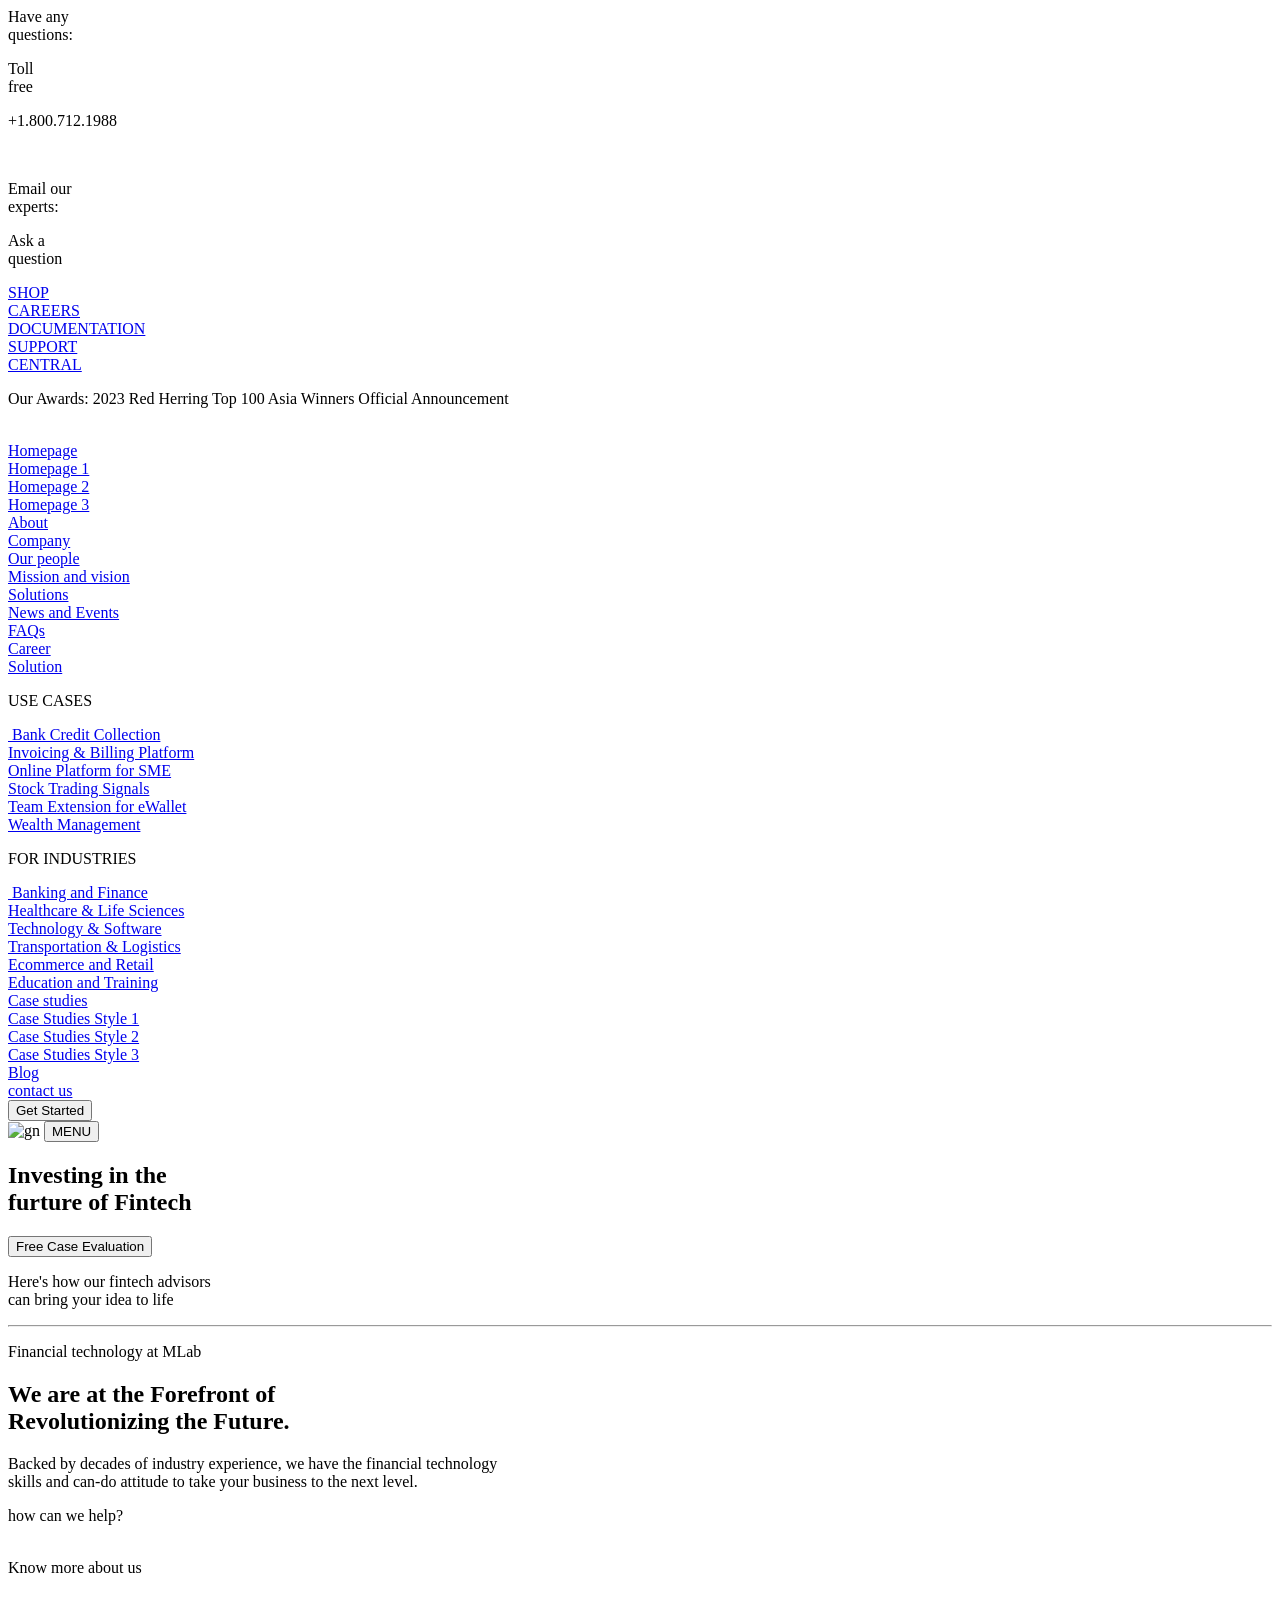
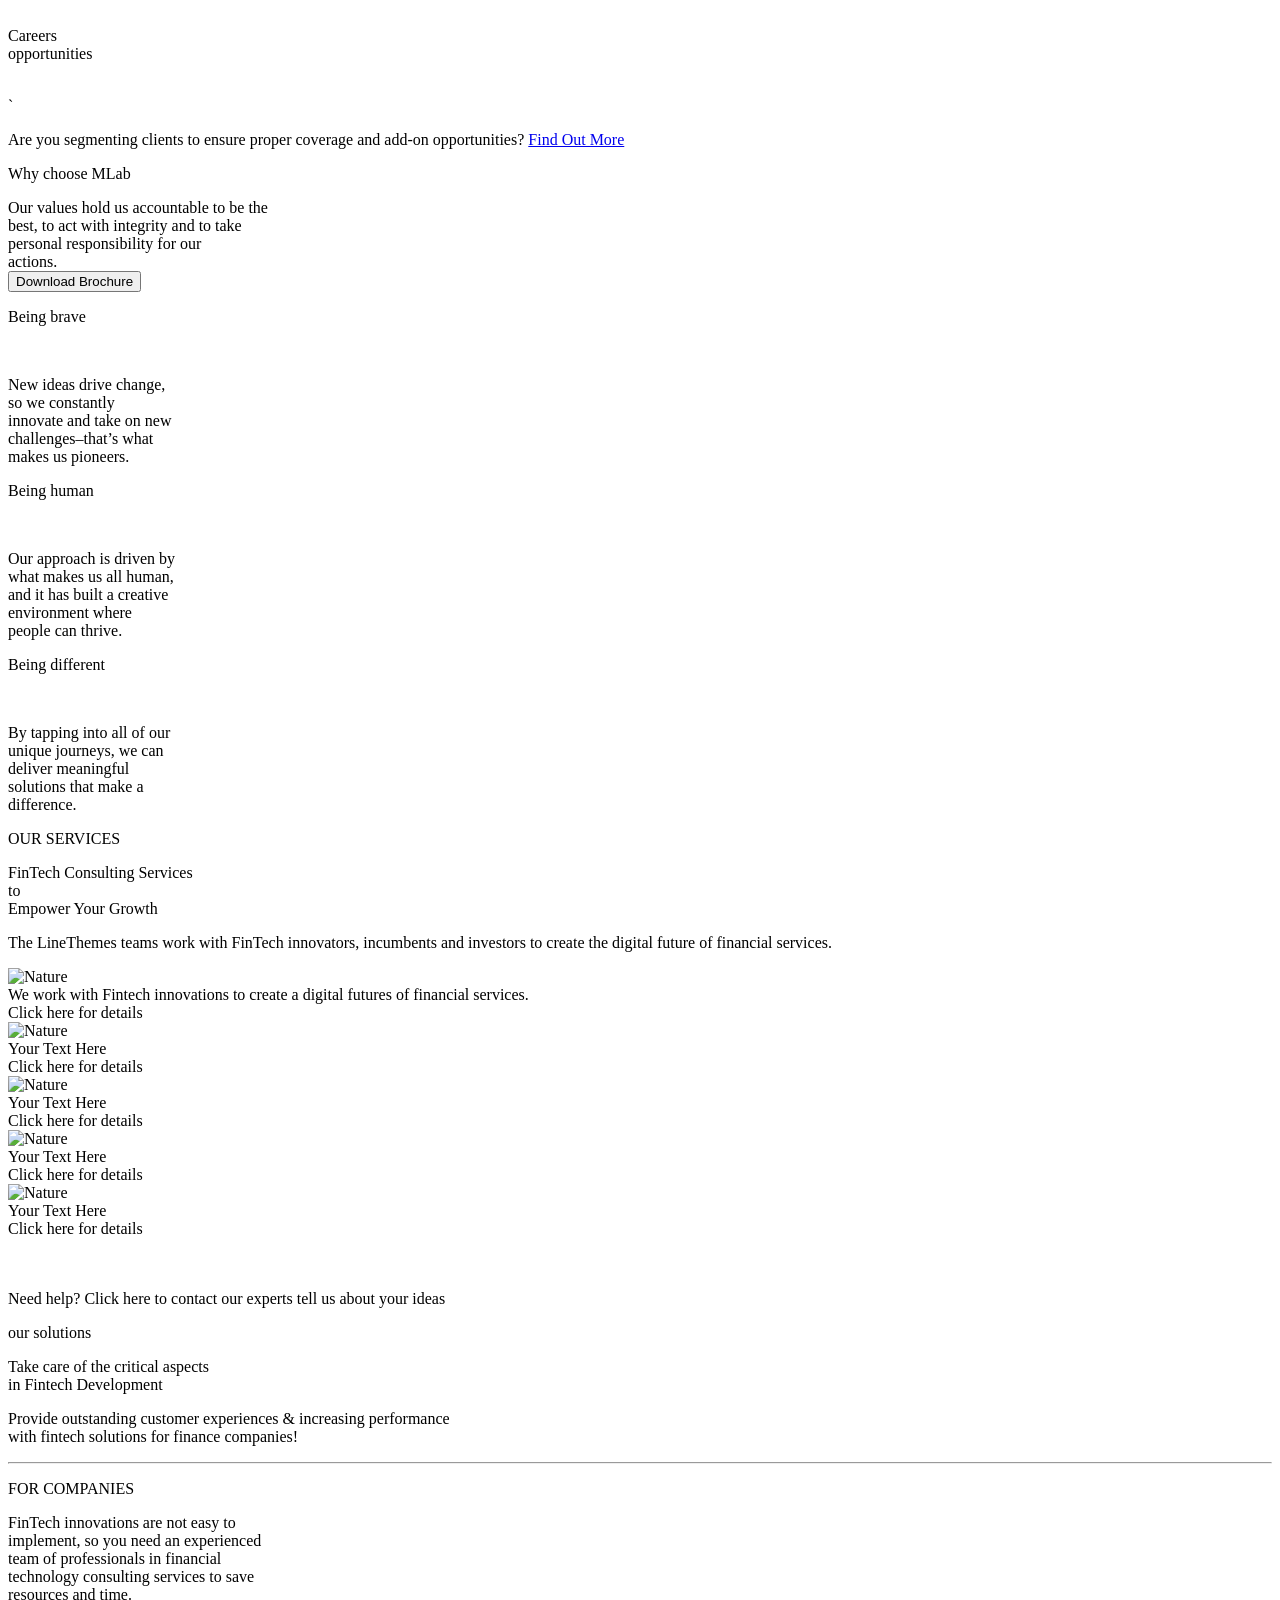
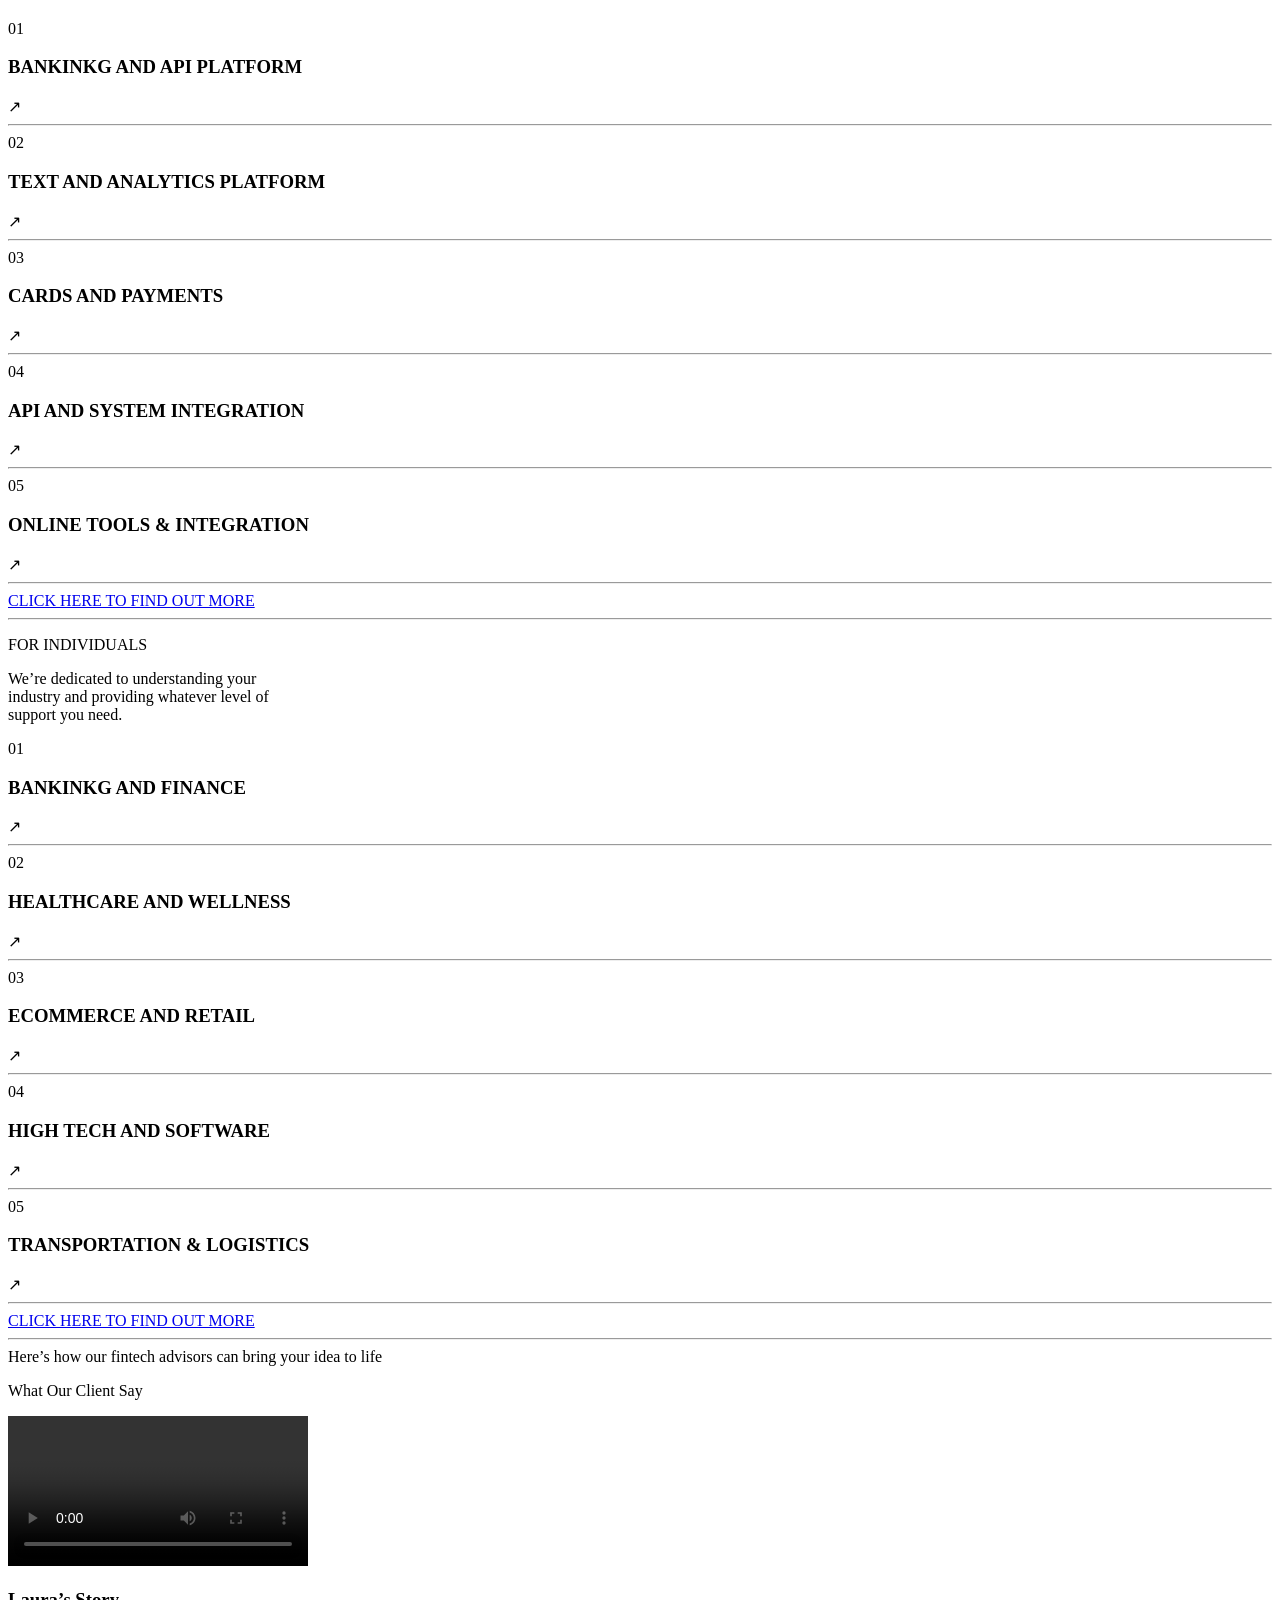
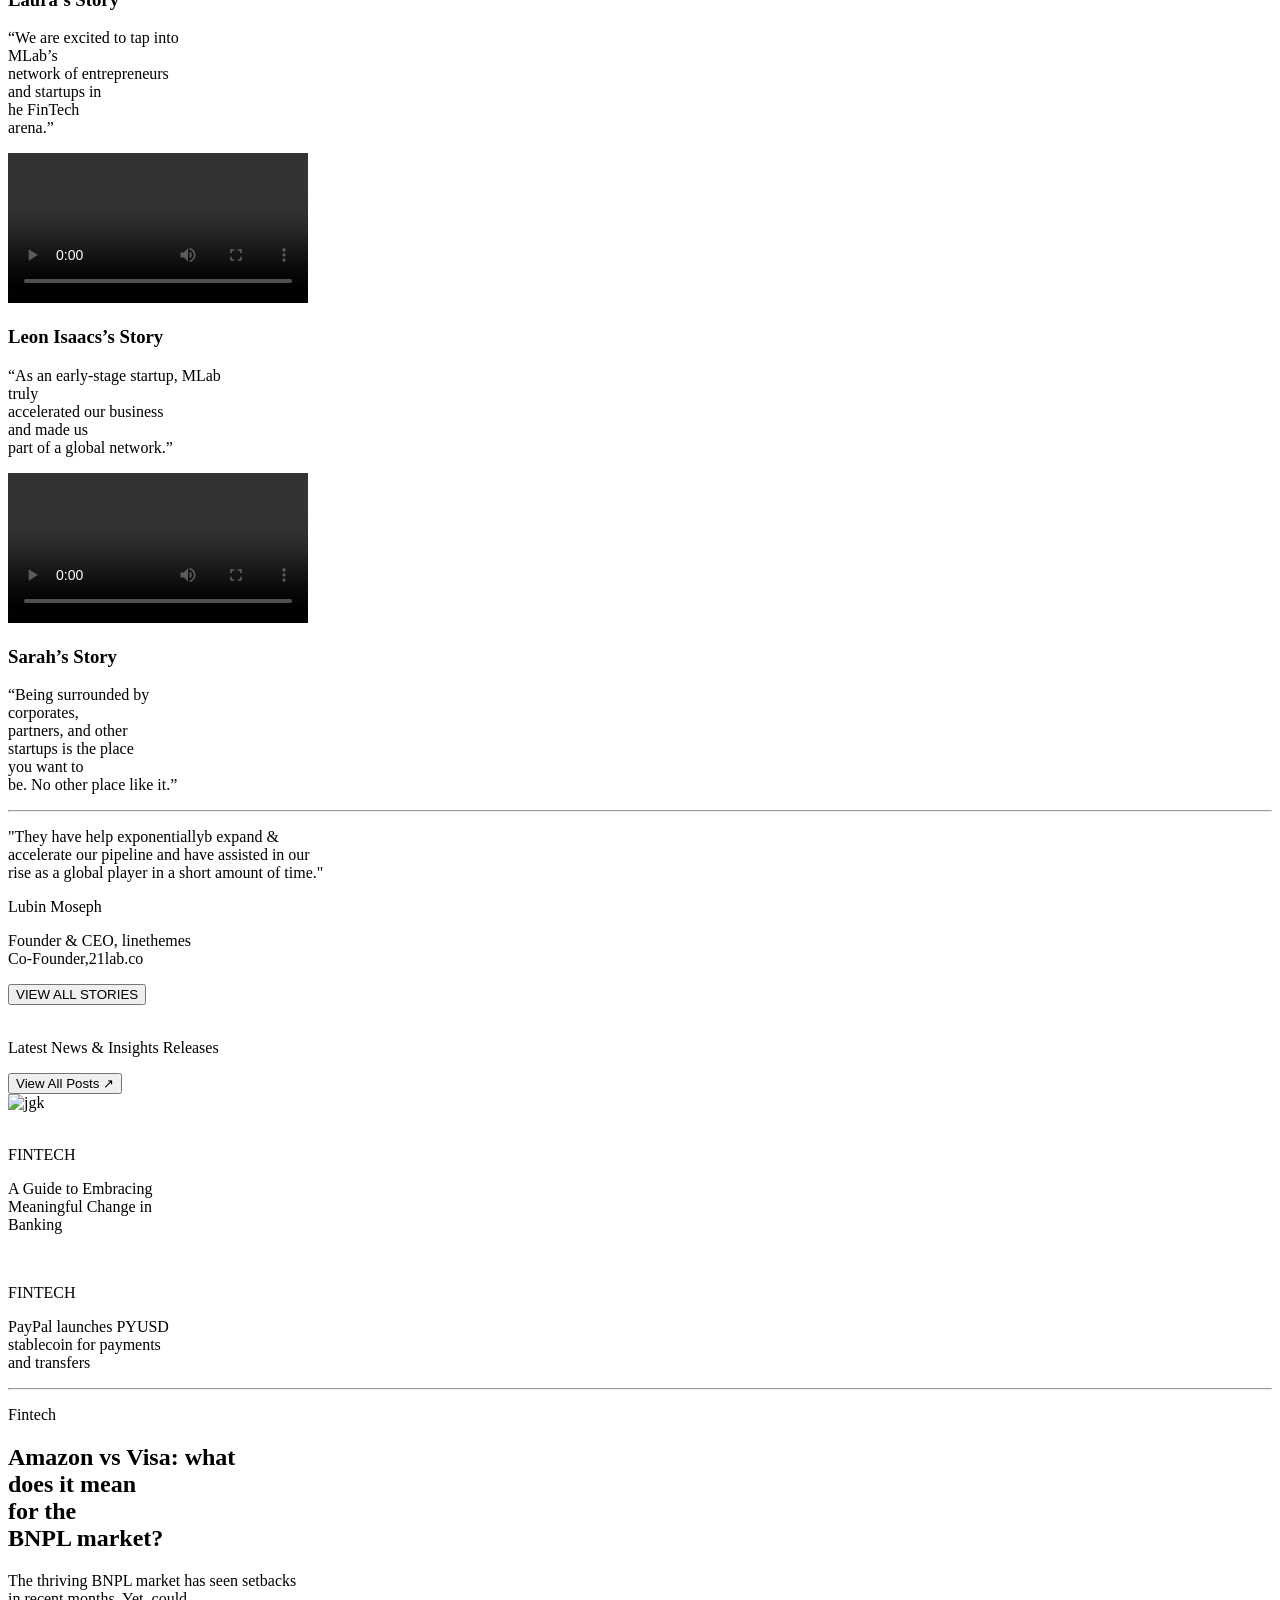
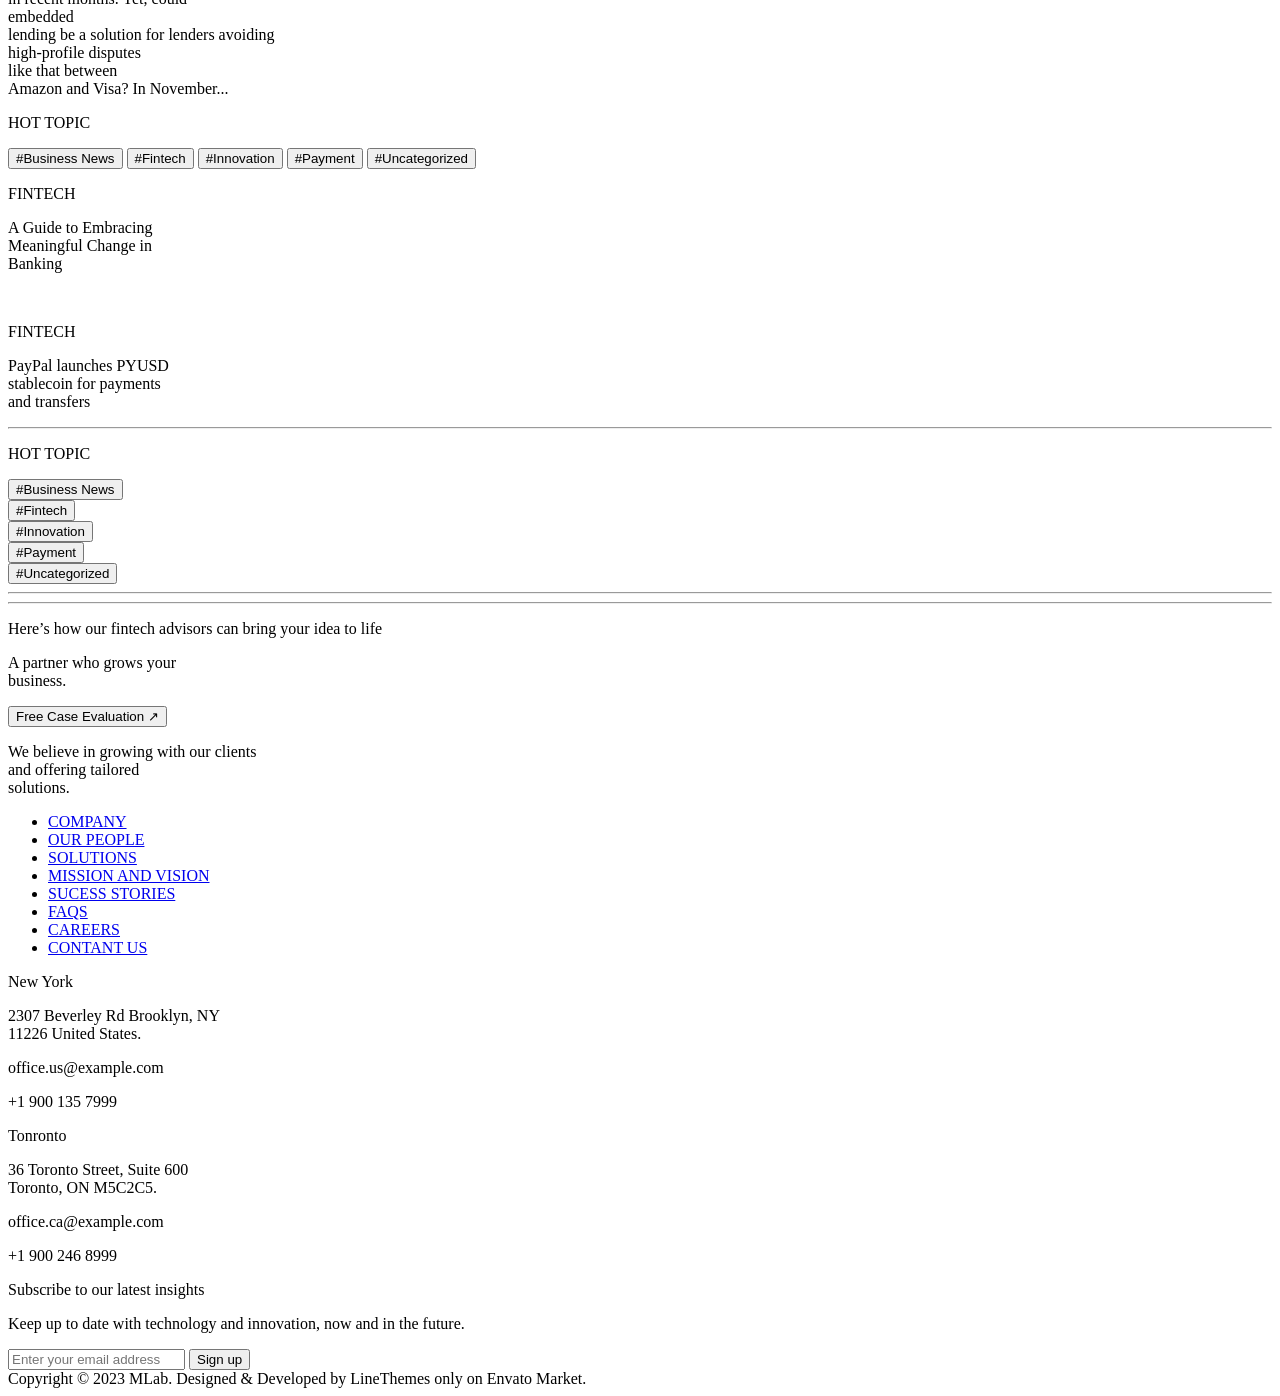
==== index.html @ d23fe255 "new changes made" ====
<!DOCTYPE html>
<html lang="en">
<head>
    <meta charset="UTF-8">
    <meta name="viewport" content="width=device-width, initial-scale=1.0">
    <title>Document</title>
    <link href="./src/output.css" rel="stylesheet">
    <script src="https://kit.fontawesome.com/04d567be89.js" crossorigin="anonymous"></script>
</head>
<body>
    <div class="">
        <div class="bg-white text-[#6c8099] items-center flex gap-10 p-[10px] sm:flex sm:justify-center md:flex md:justify-center lg:flex lg:justify-around">
            <div class="md:hidden sm:hidden lg:block">Have any <br class="md:hidden sm:hidden lg:block">questions:</div>
            <div class="flex items-center gap-5">
                <i class="fa-solid fa-phone"></i>
                <p class="text-[14px]">Toll <br class="md:hidden sm:hidden lg:block">free</p>
                <p class="">+1.800.712.1988</p>
            </div>
            <div class="flex gap-10">
                <div class="flex gap-15 sm:gap-2 lg:gap-15">
                    <img src="" alt="">
                    <p class="text-[14px]">Email our <br class="md:hidden lg:block">experts:</p>
                    <p class="text-[#00003c] hover:text-[#bd20203c] border-b text-[14px]">Ask a <br class="md:hidden sm:hidden lg:block">question</p>
                </div>
                <div class="flex gap-20 md:hidden sm:hidden lg:block">
                    <div class="flex gap-15 text-[15px] md:hidden sm:hidden lg:block lg:flex">
                        <div>
                            <div></div>
                            <a href="#">SHOP</a>
                        </div>
                        <div class="flex gap-5">
                            <!-- <div class="bg-gray-500 w-1 h-[15px] rounded"></div> -->
                            <a href="#" class="border-l-2 pl-2 h-4">CAREERS</a>
                        </div>
                        <div class="flex gap-5">
                            <!-- <div class="bg-gray-500 w-1 h-[15px] rounded"></div> -->
                            <a href="#" class="border-l-2 items-center pl-2 h-4 flex items-center">DOCUMENTATION</a>
                        </div>
                        <div class="flex gap-5">
                            <!-- <div class="bg-gray-500 w-1 h-[15px] rounded"></div> -->
                            <a href="#" class="border-l-2 items-center bottom-2 flex pl-2 h-4">SUPPORT <br>CENTRAL</a>
                        </div>
                        
                    </div>
                </div>
            </div>
        </div>
        <!--top-->
        
        <!-- nav -->
        <div class="bg-[#14154b]">
            <div class="bg-white/30 backdrop-blur-md p-2">
                <p class=" text-center text-white text-[14px] md:hidden lg:block">Our Awards: 2023 Red Herring Top 100 Asia Winners Official Announcement</p>
                <div class="flex justify-around items-center text-[14px]">
                    <div class="flex items-center gap-3 text-white">
                        <img src="/image/logo@2x.png" alt="" class="w-40">
                        <!-- <p class="">Financial <br>And Technolgy <br>Consulting</p> -->
                    </div>
                    <div class="flex gap-5 text-white text-[14px] top-10 md:hidden lg:block lg:flex relative">
                        <div class="group relative flex justify-center">
                            <a href="/index.html" class="text-[#81bae8] h-20 flex">Homepage <i class="fa-solid fa-angle-down"></i></a>
                            <div class="hidden group-hover:block absolute top-15">
                                <div class="flex flex-col gap-5 bg-white text-center p-2 rounded-2xl text-[#00003c] w-40">
                                    <div class="hover:bg-red-600 hover:w-full p-2"><a href="#">Homepage 1</a></div>
                                    <div><a href="#">Homepage 2</a></div>
                                    <div><a href="#">Homepage 3</a></div>
                                </div>
                            </div>
                        </div>
                        <div class=" group relative flex justify-center">
                            <a href="/about.html" class="hover:text-[#81bae8]">About <i class="fa-solid fa-angle-down"></i></a>
                            <div class="hidden group-hover:block absolute top-15">
                                <div class="flex flex-col gap-5 bg-white p-5 rounded-2xl text-[#00003c] w-50">
                                    <div><a href="/about.html">Company</a></div>
                                    <div><a href="#">Our people</a></div>
                                    <div><a href="#">Mission and vision</a></div>
                                    <div><a href="#">Solutions</a></div>
                                    <div><a href="#">News and Events</a></div>
                                    <div><a href="#">FAQs</a></div>
                                    <div><a href="#">Career</a></div>
                                </div>
                            </div>
                        </div>
                        <div class="group relative flex justify-center">
                            <a href="#" class="hover:text-[#81bae8]">Solution<span><i class="fa-solid fa-angle-down"></i></span></a>
                            <div class="hidden group-hover:block absolute top-15">
                                <div class="flex justify-around bg-white p-5 rounded-2xl text-[#00003c] w-120">
                                    <div>
                                        <p class="text-[9px] mb-5">USE CASES</p>
                                        <div class="flex flex-col gap-3">
                                            <div><a href="#"><img src=""alt=""> <span>Bank Credit Collection</span></a></div>
                                            <div><a href="#">Invoicing & Billing Platform</a></div>
                                            <div><a href="#">Online Platform for SME</a></div>
                                            <div><a href="#">Stock Trading Signals</a></div>
                                            <div><a href="#">Team Extension for eWallet</a></div>
                                            <div><a href="#">Wealth Management</a></div>
                                        </div>
                                    </div>
                                    <div class="bg-gray-500 h-60 w-[1px]"></div>
                                    <div>
                                        <p class="text-[9px] mb-5">FOR INDUSTRIES</p>
                                        <div class="flex flex-col gap-3"">
                                            <div><a href="#"><img src="" alt=""> <span>Banking and Finance</span></a></div>
                                            <div><a href="#">Healthcare & Life Sciences</a></div>
                                            <div><a href="#">Technology & Software</a></div>
                                            <div><a href="#">Transportation & Logistics</a></div>
                                            <div><a href="#">Ecommerce and Retail</a></div>
                                            <div><a href="#">Education and Training</a></div>
                                        </div>
                                    </div>
                                </div>
                            </div>
                        </div>
                        <div class="group relative flex justify-center">
                            <a href="/case.html" class="hover:text-[#81bae8]">Case studies<span><i class="fa-solid fa-angle-down"></i></span></a>
                            <div class="hidden group-hover:block absolute top-15">
                                <div class="flex flex-col gap-5 bg-white p-5 rounded-2xl text-[#00003c] w-50">
                                    <div><a href="/case.html">Case Studies Style 1</a></div>
                                    <div><a href="#">Case Studies Style 2</a></div>
                                    <div><a href="#">Case Studies Style 3</a></div>
                                </div>
                            </div>
                        </div>
                        <div class="hover:text-[#81bae8]">
                            <a href="/blog.html">Blog<span></span></a>
                        </div>
                        <div class="hover:text-[#81bae8]">
                            <a href="/contact.html">contact us<span></span></a>
                        </div>
                        <div>
                            <button type="button" class="bg-[#81bae8] text-[14px] text-[#00003c] rounded-2xl p-1 w-[10rem] hover:bg-red-600 hover:text-white">Get Started</button>
                        </div>
                    </div>
                    <div class="flex gap-10 items-center">
                        <i class="fa-brands fa-facebook"></i>
                        <i class="fa-brands fa-twitter"></i>
                        <i class="fa-brands fa-linkedin"></i>
                        <i class="fa-solid fa-cart-arrow-down"></i>
                        <div class="flex gap-4 md:block lg:hidden">
                            <img src="kl" alt="gn">
                            <button type="button" class="bg-white p-2 rounded-2xl">MENU</button>
                        </div>
                    </div>
                </div>
            </div>
            <!-- nav -->
    
            <!-- Investing -->
            <div class="m-10 mt-70">
                <h2 class="text-[#9ad2ff] text-[58px]">Investing in the <br class="">furture of <span class="text-white">Fintech</span></h2>
                <div class="flex gap-10 items-center">
                    <button type="button" class="bg-white hover:bg-[#81bae8] text-[#00003c] text-[14px] flex justify-between p-4.5 text-center rounded-2xl w-[15rem]">Free Case Evaluation <span><i class="fa-solid fa-upload"></i></span></button>
                    <p class="text-white text-[13px]">Here's how our fintech advisors <br>can bring your idea to life</p>
                </div>
            </div><hr class="ml-6 mr-6 mt-6 text-white">
            <!-- Investing -->
            <!-- MLAB -->
            <div class="bg-[#00003c] p-10 h-150">
                <div class="m-10 text-center">
                    <P class="text-[#9ad2ff] text-[12px]">Financial technology at MLab</P>
                    <h2 class="text-[44px] font-semibold text-white">We are at the Forefront of <br>Revolutionizing the Future.</h2>
                    <p class="text-[#b3b3c5] text-[16px]">Backed by decades of industry experience, we have the financial technology <br>skills and can-do attitude to take your business to the next level.</p>
                </div>
            </div>
            <!-- MLAB -->
        </div>
        <!-- are you  -->
        <!-- are you  -->
        <div class="bg-[#f5fbff] p-10">
            <div class="">
                <!-- card -->
                <div class="relative">
                    <div class="flex justify-center mt-10 absolute items-center gap-7 bottom-30 sm:gap-4 md:gap-4 lg:gap-7 lg:bottom-0 md:bottom-30">
                        <div class="bg-white rounded-2xl lg:h-30 flex gap-10 sm:h-80px md:h-80px lg:h-20 shadow-2xl">
                            <div class="p-1 text-[14px]">how can we help?</div>
                            <img src="/image/phone.jpg" alt="" class="sm:w-[60px] sm:h-[80px] md:w-[60px] md:h-[80px] lg:h-full lg:w-50 rounded-r-2xl ">
                        </div>
                        <div class="bg-white rounded-2xl h-30 flex justify-between gap-10 sm:h-80px md:h-80px lg:h-30 shadow-2xl">
                            <p class=" text-[14px] text-right p-3">Know more about us</p>
                            <img src="/image/glass.jpg" alt="" class="w-59 sm:w-[60px] sm:h-[80px] md:w-[60px] md:h-[80px] lg:h-full lg:w-50 rounded-r-2xl">
                        </div>
                        <div class="">
                            <div class="bg-white rounded-2xl h-30 flex justify-between gap-10 sm:h-80px md:h-80px lg:h-30 sm:gap-5 shadow-2xl">
                                <p class="p-1 text-[14px]">Careers <br>opportunities</p>
                                <img src="/image/workers.jpg" alt="" class="w-50 sm:w-[60px] sm:h-[80px] md:w-[60px] md:h-[80px] lg:h-full lg:w-50 rounded-r-2xl">
                            </div>
                        </div> 
                    </div>
                </div>
                <!-- card --> `
                <div class="mt-30">
                    <p class="text-[#b3b3c5] text-[15px] text-[#595980] text-center">Are you segmenting clients to ensure proper coverage and add-on opportunities? <a href="#" class="text-[#00003c]">Find Out More</a></p>
                    <div class="flex gap-10 justify-between mt-20 md:block lg:flex">
                        <div class="">
                            <p class="text-[12px] mb-3">Why choose MLab</p>
                            <div class="text-[24px]">Our values hold us accountable to be the <br class="md:hidden lg:block">best, to act with integrity and to take <br class="md:hidden lg:block">personal responsibility for our <br class="md:block lg:hidden">actions.</div>
                            <button type="button" class="text-[17px] bg-[#00003c] hover:bg-[#9ad2ff] hover:text-[#00003c] text-white p-6 flex gap-10 rounded-[15px] mt-10 md:hidden lg:block">Download Brochure <span><i class="fa-solid fa-arrow-down"></i></span></button>
                        </div>
                        <div class="flex gap-10 md:mt-10 lg:gap-10">
                            <div class="">
                                <p class="text-[16px]">Being brave</p>
                                <img src="/image/sun.svg" alt="">
                                <p class="text-[14px]">New ideas drive change, <br>so we constantly <br>innovate and take on new <br>challenges–that’s what <br>makes us pioneers.</p>
                            </div>
                            <div class="">
                                <p class="text-[16px]">Being human</p>
                                <img src="/image/heart.svg" alt="">
                                <p class="text-[14px]">Our approach is driven by <br>what makes us all human, <br>and it has built a creative <br>environment where <br>people can thrive.</p>
                            </div>
                            <div class="">
                                <p class="text-[16px]">Being different</p>
                                <img src="/image/bar.svg" alt="">
                                <p class="text-[14px]">By tapping into all of our <br>unique journeys, we can <br>deliver meaningful <br>solutions that make a <br>difference.</p>
                            </div>
                        </div>
                    </div>
                </div>
            </div>
        </div>
        <!-- are you  -->
        <!-- our service -->
        <div class="m-10">
            <div class="p-10 text-center">
                <p class="12px">OUR SERVICES</p> 
                <p class="text-[44px] text-[#00003c] md:text-[34px] lg:text-[44px]">FinTech Consulting Services <br class="lg:block md:hidden">to  <br class="md:block lg:hidden">Empower Your Growth</p>
                <p class="text-[16px] contain-style text-[#595980]">The LineThemes teams work with FinTech innovators, incumbents and investors to create the digital future of financial services.</p>
            </div>
            <!-- card image -->
            <div class="flex mt-10 gap-10 p-10">
                <div>
                    <div class="group relative h-full  shadow-2xl overflow-hidden rounded-xl bg-gray-200">
                        <!-- 1. The Image (Zooms in but stays within the frame) -->
                        <img 
                            src="/image/start.jpg" 
                            alt="Nature" 
                            class="h-full w-full object-cover transition-transform duration-500 group-hover:scale-110" 
                        />
    
                        <!-- 2. The Overlay & Text (Appears on hover) -->
                        <div class="absolute inset-0 flex items-center justify-center bg-blue-400/50 opacity-0 transition-opacity duration-500 group-hover:opacity-100">
                            <span class="text-xl font-bold text-white text[12px]">We work with Fintech innovations to create a digital futures of financial services.</span>
                        </div>
                    </div>
                    <!-- The Text -->
                    <span>Click here for details</span>
                </div>
                <div>
                    <div class="group relative h-full  shadow-2xl overflow-hidden rounded-xl bg-gray-200">
                        <!-- 1. The Image (Zooms in but stays within the frame) -->
                        <img 
                            src="/image/Rectangle-3.jpg" 
                            alt="Nature" 
                            class="h-full w-full object-cover transition-transform duration-500 group-hover:scale-110" 
                        />
    
                        <!-- 2. The Overlay & Text (Appears on hover) -->
                        <div class="absolute inset-0 flex items-center justify-center bg-blue-400/50 opacity-0 transition-opacity duration-500 group-hover:opacity-100">
                            <span class="text-xl font-bold text-white">Your Text Here</span>
                        </div>
                    </div>
                    <!-- The Text -->
                    <span>Click here for details</span>
                </div>
                <div>
                    <div class="group relative h-full  shadow-2xl overflow-hidden rounded-xl bg-gray-200">
                        <!-- 1. The Image (Zooms in but stays within the frame) -->
                        <img 
                            src="/image/Rectangle-5.jpg" 
                            alt="Nature" 
                            class="h-full w-full object-cover transition-transform duration-500 group-hover:scale-110" 
                        />
    
                        <!-- 2. The Overlay & Text (Appears on hover) -->
                        <div class="absolute inset-0 flex items-center justify-center bg-blue-400/50 opacity-0 transition-opacity duration-500 group-hover:opacity-100">
                            <span class="text-xl font-bold text-white">Your Text Here</span>
                        </div>
                    </div>
                    <!-- The Text -->
                    <span>Click here for details</span>
                </div>
                <div>
                    <div class="group relative h-full  shadow-2xl overflow-hidden rounded-xl bg-gray-200">
                        <!-- 1. The Image (Zooms in but stays within the frame) -->
                        <img 
                            src="/image/Rectangle-6.jpg" 
                            alt="Nature" 
                            class="h-full w-full object-cover transition-transform duration-500 group-hover:scale-110" 
                        />
    
                        <!-- 2. The Overlay & Text (Appears on hover) -->
                        <div class="absolute inset-0 flex items-center justify-center bg-blue-400/50 opacity-0 transition-opacity duration-500 group-hover:opacity-100">
                            <span class="text-xl font-bold text-white">Your Text Here</span>
                        </div>
                    </div>
                    <!-- The Text -->
                    <span>Click here for details</span>
                </div>
                <div>
                    <div class="group relative h-full  shadow overflow-hidden rounded-xl bg-gray-200 hover:shadow-2x1">
                        <!-- 1. The Image (Zooms in but stays within the frame) -->
                        <img 
                            src="/image/Bitmap.jpg" 
                            alt="Nature" 
                            class="h-full w-full object-cover transition-transform duration-500 group-hover:scale-110" 
                        />
    
                        <!-- 2. The Overlay & Text (Appears on hover) -->
                        <div class="absolute inset-0 flex items-center justify-center bg-blue-400/50 opacity-0 transition-opacity duration-500 group-hover:opacity-100">
                            <span class="text-xl font-bold text-white">Your Text Here</span>
                        </div>
                    </div>
                    <!-- The Text -->
                    <span>Click here for details</span>
                </div>
                <div class="">
                    <img src="/image/" alt="">
                </div>
                <div class="">
                    <img src="/image/" alt="">
                </div>
            </div>
            <!-- card image -->
        </div>
        <!-- our service -->
        <div class="bg-[#f0f4f8] p-10">
            <p class="flex justify-between text-[#00003c] text-[21px] md:text-[18px] lg:text-[21px]">Need help? Click here to contact our experts tell us about your ideas <span><i class="fa-solid fa-plus"></i></span></p>
        </div>
        <!-- our solution  -->
        <div class="bg-[#00003c]">
            <div class="p-10">
                <div class="text-center mt-10">   
                    <p class="text-white text-[12px]">our solutions</p>
                    <p class="text-[#9ad2ff] text-[44px] md:text-[44px] lg:text-[44px]">Take care of the critical aspects <br class="md:hidden lg:block">in Fintech Development</p>
                    <p class="text-[#9999b1] text-[16px] mt-10">Provide outstanding customer experiences & increasing performance <br>with fintech solutions for finance companies!</p>
                </div> <hr class="mt-10 text-white opacity-20">
                <!-- for companies  -->
                <div class="mt-10">
                    <div class="flex justify-between md:block lg:flex">
                        <div>
                            <p class="text-white text-[12px] mb-5">FOR COMPANIES</p>
                            <p class="text-[#afafc2] text-[24px] md:hidden lg:block">FinTech innovations are not easy to <br>implement, so you need an experienced <br>team of professionals in financial <br>technology consulting services to save <br>resources and time.</p>
                        </div>
                        <div class="flex flex-col gap-10">
                            <div class="flex justify-between items-center">
                                <div class="flex items-center gap-20 ">
                                    <div class="text-[12px] text-[#ffffff80]">01</div>
                                    <h3 class="text-white text-[24px] hover:text-[#9ad2ff]">BANKINKG AND API PLATFORM </h3>
                                </div>
                                <span class="text-white text-[24px]">&nearr;</span>
                            </div><hr class="text-white opacity-20">
                            <div class="flex justify-between items-center gap-25">
                                <div class="flex items-center gap-20">
                                    <div class="text-[12px] text-[#ffffff80]">02</div>
                                    <h3 class="text-white text-[24px] hover:text-[#9ad2ff]">TEXT AND ANALYTICS PLATFORM</h3>
                                </div>
                                <span class="text-white text-[24px]">&nearr;</span>
                            </div><hr class="text-white opacity-20">
                            <div class="flex justify-between items-center">
                                <div class="flex items-center gap-20">
                                    <div class="text-[12px] text-[#ffffff80]">03</div>
                                    <h3 class="text-white text-[24px] hover:text-[#9ad2ff]">CARDS AND PAYMENTS</h3>
                                </div>
                                <span class="text-white text-[24px]">&nearr;</span>
                            </div><hr class="text-white opacity-20">
                            <div class="flex justify-between items-center">
                                <div class="flex items-center gap-20">
                                    <div class="text-[12px] text-[#ffffff80]">04</div>
                                    <h3 class="text-white text-[24px] hover:text-[#9ad2ff]">API AND SYSTEM INTEGRATION</h3>
                                </div>
                                <span class="text-white text-[24px]">&nearr;</span>
                            </div><hr class="text-white opacity-20">
                            <div class="flex justify-between items-center">
                                <div class="flex items-center gap-20">
                                    <div class="text-[12px] text-[#ffffff80]">05</div>
                                    <h3 class="text-white text-[24px] hover:text-[#9ad2ff]">ONLINE TOOLS & INTEGRATION</h3>
                                </div>
                                <span class="text-white text-[24px]">&nearr;</span>
                            </div><hr class="text-white opacity-20">
                            <a href="#" class="text-[#9AD3FF] text-[12px]">CLICK HERE TO FIND OUT MORE</a>
                        </div>
                    </div>
                </div>
            </div><hr class="text-white mt-40 opacity-20">
            <!-- second -->
            <div>
                <!-- for companies  -->
                <div class="m-10 mt-30">
                    <div class="flex justify-between md:block lg:flex">
                        <div>
                            <p class="text-white text-[12px] mb-5">FOR INDIVIDUALS</p>
                            <p class="text-[#afafc2] text-[24px] md:hidden lg:block">We’re dedicated to understanding your <br>industry and providing whatever level of <br>support you need.</p>
                        </div>
                        <div class="flex flex-col gap-15">
                            <div class="flex justify-between items-center">
                                <div class="flex items-center gap-20">
                                    <div class="text-[12px] text-[#ffffff80]">01</div>
                                    <h3 class="text-white text-[24px] hover:text-[#9ad2ff]">BANKINKG AND FINANCE</h3>
                                </div>
                                <span class="text-white text-[24px]">&nearr;</span>
                            </div><hr class="text-white opacity-20">
                            <div class="flex justify-between items-center">
                                <div class="flex items-center gap-20">
                                    <div class="text-[12px] text-[#ffffff80]">02</div>
                                    <h3 class="text-white text-[24px] hover:text-[#9ad2ff]">HEALTHCARE AND WELLNESS</h3>
                                </div>
                                <span class="text-white text-[24px]">&nearr;</span>
                            </div><hr class="text-white opacity-20">
                            <div class="flex justify-between items-center">
                                <div class="flex items-center gap-20">
                                    <div class="text-[12px] text-[#ffffff80]">03</div>
                                    <h3 class="text-white text-[24px] hover:text-[#9ad2ff]">ECOMMERCE AND RETAIL</h3>
                                </div>
                                <span class="text-white text-[24px]">&nearr;</span>
                            </div><hr class="text-white opacity-20">
                            <div class="flex justify-between items-center">
                                <div class="flex items-center gap-20">
                                    <div class="text-[12px] text-[#ffffff80]">04</div>
                                    <h3 class="text-white text-[24px] hover:text-[#9ad2ff]">HIGH TECH AND SOFTWARE</h3>
                                </div>
                                <span class="text-white text-[24px]">&nearr;</span>
                            </div><hr class="text-white opacity-20">
                            <div class="flex justify-between items-center gap-25">
                                <div class="flex items-center gap-20">
                                    <div class="text-[12px] text-[#ffffff80]">05</div>
                                    <h3 class="text-white text-[24px] hover:text-[#9ad2ff]">TRANSPORTATION & LOGISTICS</h3>
                                </div>
                                <span class="text-white text-[24px]">&nearr;</span>
                            </div><hr class="text-white opacity-20">
                            <a href="#" class="text-[#9AD3FF] text-[12px]">CLICK HERE TO FIND OUT MORE</a>
                        </div>
                    </div>
                </div><hr class="mt-30 text-white opacity-20 w-full">
                <div class="text-center mt-30 text-white text-[21px]">Here’s how our fintech advisors can bring your idea to life</div>
            </div>
            <!-- for companies  -->
        </div>
        <!-- our solution  -->

        <!-- WHAT OUR CLIENT SAY -->
        <div class="bg-[#9ad2ff] p-5">
            <div class="mt-10 m-5">
                <p class="text-[44px] text-[#00003C] mb-10">What Our <span class="font-bold">Client Say</span></p>
                <div class="flex gap-5">
                    <div class="flex flex-col gap-5">
                        <video src="" controls class="rounded-2xl"></video>
                        <h3 class="text-[16px] text-[#00003c]">Laura’s Story</h3>
                        <p class="text-[14px] text-[#00003c]">“We are excited to tap into <br class="md:block lg:hidden">MLab’s <br class="md:hidden lg:block">network of entrepreneurs <br class="md:block lg:hidden">and startups in <br class="md:hidden lg:block">he FinTech <br class="md:block lg:hidden">arena.”</p>
                    </div>
                    <div class="flex flex-col gap-5">
                        <video src="" controls class="rounded-2xl shadow-2xl"></video>
                        <h3 class="text-[16px] text-[#00003c]">Leon Isaacs’s Story</h3>
                        <p class="text-[14px] text-[#00003c]">“As an early-stage startup, MLab <br class="md:block lg:hidden">truly <br class="md:hidden lg:block">accelerated our business <br class="md:block lg:hidden">and made us <br class="md:hidden lg:block">part of a global network.”</p>
                    </div>
                    <div class="flex flex-col gap-5">
                        <video src="" controls class="rounded-2xl"></video>
                        <h3 class="text-[16px] text-[#00003c]">Sarah’s Story</h3>
                        <p class="text-[14px] text-[#00003c]">“Being surrounded by <br class="md:block lg:hidden">corporates, <br class="md:hidden lg:block">partners, and other <br class="md:block lg:hidden">startups is the place <br class="md:hidden lg:block">you want to <br class="md:block lg:hidden">be. No other place like it.”</p>
                    </div>
                </div>
            </div><hr>
            <div class="flex flex-col items-end mt-20">
                <div class="flex flex-col gap-5">
                    <p class="text-[19px] text-[#00003c]">"They have help exponentiallyb expand & <br>accelerate our pipeline and have assisted in our <br>rise as a global player in a short amount of time."</p>
                    <p class="text-[11px]">Lubin Moseph</p>
                    <p class="text-[11px]">Founder & CEO, linethemes <br>Co-Founder,21lab.co</p>
                    <div class="flex justify-between">
                        <button type="button" class="flex rounded-2xl w-[15rem] justify-between text-[9px] hover:bg-[#00003c] hover:text-[#9ad2ff] bg-white p-4 text-[#00003c]">VIEW ALL STORIES <span><i class="fa-solid fa-upload"></i></span></button>
                        <div>
                            <img src="" alt="">
                            <img src="" alt="">
                            <img src="" alt="">
                        </div>
                    </div>
                </div>
            </div>
        </div>
        <!-- WHAT OUR CLIENT SAY -->
        <div class="bg-white m-10">
            <div class="flex items-center justify-between">
                <p class="text-[44px]">Latest News & <span class="font-semibold">Insights Releases</span></p>
                <button type="button" class="p-4 w-60 hover:bg-red-600 hover:text-white rounded-2xl text-[#00003c] shadow flex justify-between text-[12px] md:hidden lg:block lg:flex lg:justify-between">View All Posts <span>&nearr;</span></button>
            </div>
            <div class="grid grid-cols-2 gap-10 mt-10 md:block lg:block md:flex lg:grid">
                <div class="">
                    <img src="/image/pos.jpg" alt="jgk" class="rounded-2xl w-300 h-80 md:w-90 md:h-42 lg:w-300 lg:h-80">
                </div>
                <div class="flex flex-col gap-5">
                    <div class="flex gap-10">
                        <img src="/image/atm.jpg" alt="" class="rounded-2xl md:w-90 md:h-40 md:h-0 lg:w-65">
                        <div class="md:hidden lg:block">
                            <p class="text-[12px] text-[#a5d7ff] hover:text-[#00003c]">FINTECH</p>
                            <p class="text-[20px]">A Guide to Embracing <br class="">Meaningful Change in <br class="md:hidden lg:block">Banking</p>
                        </div>
                    </div>
                    <div class="gap-10 md:hidden lg:block lg:flex">
                        <img src="/image/paypal.jpg" alt="" class="rounded-2xl w-65">
                        <div>
                            <p class="text-[12px] text-[#a5d7ff]">FINTECH</p>
                            <p class="text-[20px]">PayPal launches PYUSD <br>stablecoin for payments <br>and transfers</p>
                        </div>
                    </div><hr class="opacity-20 md:hidden lg:block">
                </div>
            </div>
            <!-- fintech  -->
            <div class=" flex justify-between">
                <div class="md:mt-10 lg:mt-o">
                    <p class="text-[#a6d7ff]">Fintech</p>
                    <div class="flex gap-5 items-center ">
                        <div>
                            <div>
                                <h2 class="text-[#00003c] text-[30px] text-[#00003C]">Amazon vs Visa: what <br class="md:block lg:hidden">does it mean <br class="md:hidden lg:block">for the <br class="md:block lg:hidden">BNPL market?</h2>
                                <p class="text-[#595980] text-[16px] text-[#595980] mt-5">The thriving BNPL market has seen setbacks <br class="md:block lg:hidden">in recent months. Yet, could <br class="md:hidden lg:block">embedded <br class="md:block lg:hidden">lending be a solution for lenders avoiding <br class="md:block lg:hidden">high-profile disputes <br class="md:hidden lg:block">like that between <br class="md:block lg:hidden">Amazon and Visa? In November...</p>
                            </div>
                        </div>
                        <div class="md:hidden lg:block">
                            <p class="text-[#595980] text-[12px] mb-10 md:mt-30 lg:mt-0">HOT TOPIC</p>
                            <div class="w-130">
                                <button type="button" class="bg-[#eff4f8] text-[#595980] p-[10px] rounded-[10px]"><span>#</span>Business News</button>
                                <button type="button" class="bg-[#eff4f8] text-[#595980] p-[10px] rounded-[10px]"><span>#</span>Fintech</button>
                                <button type="button" class="bg-[#eff4f8] text-[#595980] p-[10px] rounded-[10px]"><span>#</span>Innovation</button>
                                <button type="button" class="bg-[#eff4f8] text-[#595980] p-[10px] rounded-[10px]"><span>#</span>Payment</button>
                                <button type="button" class="bg-[#eff4f8] text-[#595980] p-[10px] rounded-[10px] mt-4"><span>#</span>Uncategorized</button>
                            </div>
                        </div>
                    </div>
                </div>
                <div class="md:block lg:hidden">
                    <div class="">
                        <div class=" md:mt-10 lg:mt-0">
                            <p class="text-[12px] text-[#a5d7ff] hover:text-[#00003c]">FINTECH</p>
                            <p class="text-[20px]">A Guide to Embracing <br class="">Meaningful Change in <br class="md:hidden lg:block">Banking</p>
                        </div>
                        <div>
                            <img src="/image/paypal.jpg" alt="" class="w-70 rounded-2xl mt-8 mb-8">
                            <div>
                                <p class="text-[12px] text-[#a5d7ff] mt-8">FINTECH</p>
                                <p class="text-[20px] mt-4">PayPal launches PYUSD <br>stablecoin for payments <br>and transfers</p>
                            </div><hr class="mt-9">
                            <div class="mt-5">
                                <p class="text-[#595980] text-[12px] mb-5">HOT TOPIC</p>
                                <div class="grid gap-5">
                                    <div class="flex gap-1">
                                        <div class="bg-[#eff4f8] p-3 w-40 text-center rounded-2xl"><button type="button"><span>#</span>Business News</button></div>
                                        <div class="bg-[#eff4f8] p-3 w-30 text-center rounded-2xl"><button type="button"><span>#</span>Fintech</button></div>
                                    </div>
                                    <div class="flex gap-1">
                                        <div class="bg-[#eff4f8] p-3 w-30 text-center rounded-2xl"><button type="button"><span>#</span>Innovation</button></div>
                                        <div class="bg-[#eff4f8] p-3 w-30 text-center rounded-2xl"><button type="button"><span>#</span>Payment</button></div>
                                    </div>
                                    <div class="bg-[#eff4f8] p-3 w-45 text-center rounded-2xl"><button type="button"><span>#</span>Uncategorized</button></div>
                                </div>
                            </div>
                        </div>
                    </div>
                </div><hr class="text-gray-300 mt-10">
            </div>
            <!-- fintech  -->
        </div><hr>
        <!-- here is how  -->
        <div class="bg-white p-8 text-center text-[21px]">
            <p>Here’s how our fintech advisors can bring your idea to life</p>
        </div>
        <!-- Here’s how -->
        <div class="bg-[#00003c] p-10">
            <div>
                <p class="text-[#9ad2ff] mb-7 text-[56px] md:text-[36px] lg:text-[56px]">A partner who grows <span class="text-white">your <br class="md:hidden lg:block">business.</span></p>
                <div class="flex gap-10">
                    <button type="button" class="text-[17px] hover:bg-red-600 hover:text-white bg-amber-50 p-4 rounded-2xl flex justify-between gap-20">Free Case Evaluation <span>&nearr;</span></button>
                    <p class="text-white text-[16px] md:text-[12px] lg:text-[16px]">We believe in growing with our clients <br class="md:hidden lg:block">and offering tailored <br class="md:block lg:hidden">solutions.</p>
                </div>
            </div>
            <div class="mt-20">
                <ul class="flex text-white justify-between  text-[12px]">
                    <li><a href="#" class="hover:text-[#9ad2ff]">COMPANY</a></li>
                    <li><a href="#" class="hover:text-[#9ad2ff]">OUR PEOPLE</a></li>
                    <li><a href="#" class="hover:text-[#9ad2ff]">SOLUTIONS</a></li>
                    <li><a href="#" class="hover:text-[#9ad2ff]">MISSION AND VISION</a></li>
                    <li><a href="#" class="hover:text-[#9ad2ff]">SUCESS STORIES</a></li>
                    <li><a href="#" class="hover:text-[#9ad2ff]">FAQS</a></li>
                    <li><a href="#" class="hover:text-[#9ad2ff]">CAREERS</a></li>
                    <li><a href="#" class="hover:text-[#9ad2ff]">CONTANT US</a></li>
                </ul>
            </div>
            <div class="flex gap-20 mt-20 md:block lg:flex">
                <div>
                    <p class="text-[24px] text-[#9ad2ff]">New York</p>
                    <div class="text-[15px] text-white mt-10">
                        <p class="text-[#a3a3b9]">2307 Beverley Rd Brooklyn, NY <br>11226 United States.</p>
                        <p>office.us@example.com</p>
                        <p>+1 900 135 7999</p>
                    </div>
                </div>
                <div>
                    <p class="text-[24px] text-[#9ad2ff]">Tonronto</p>
                    <div class="text-[15px] text-white">
                        <p class="text-[#a3a3b9] mt-10">36 Toronto Street, Suite 600 <br>Toronto, ON M5C2C5.</p>
                        <div>office.ca@example.com</div>
                        <p>+1 900 246 8999</p>
                    </div>
                </div>
                <div>
                    <p class="text-[24px] text-[#9ad2ff]">Subscribe to our latest insights</p>
                    <div class="text-[15px] text-white mt-10">
                        <p class="text-[#a3a3b9]">Keep up to date with technology and innovation, now and in the future.</p>
                        <div class="border w-120 flex justify-between p-5 rounded-2xl">
                            <input type="text" name="" id="" placeholder="Enter your email address">
                            <button type="button">Sign up</button>
                        </div>
                    </div>
                </div>
            </div>
        </div>
        <div class="p-10 text-center bg-white text-[14px]">Copyright © 2023 MLab. Designed & Developed by <span>LineThemes</span> only on <span>Envato Market.</span></div>
    </div>
</body>
</html>
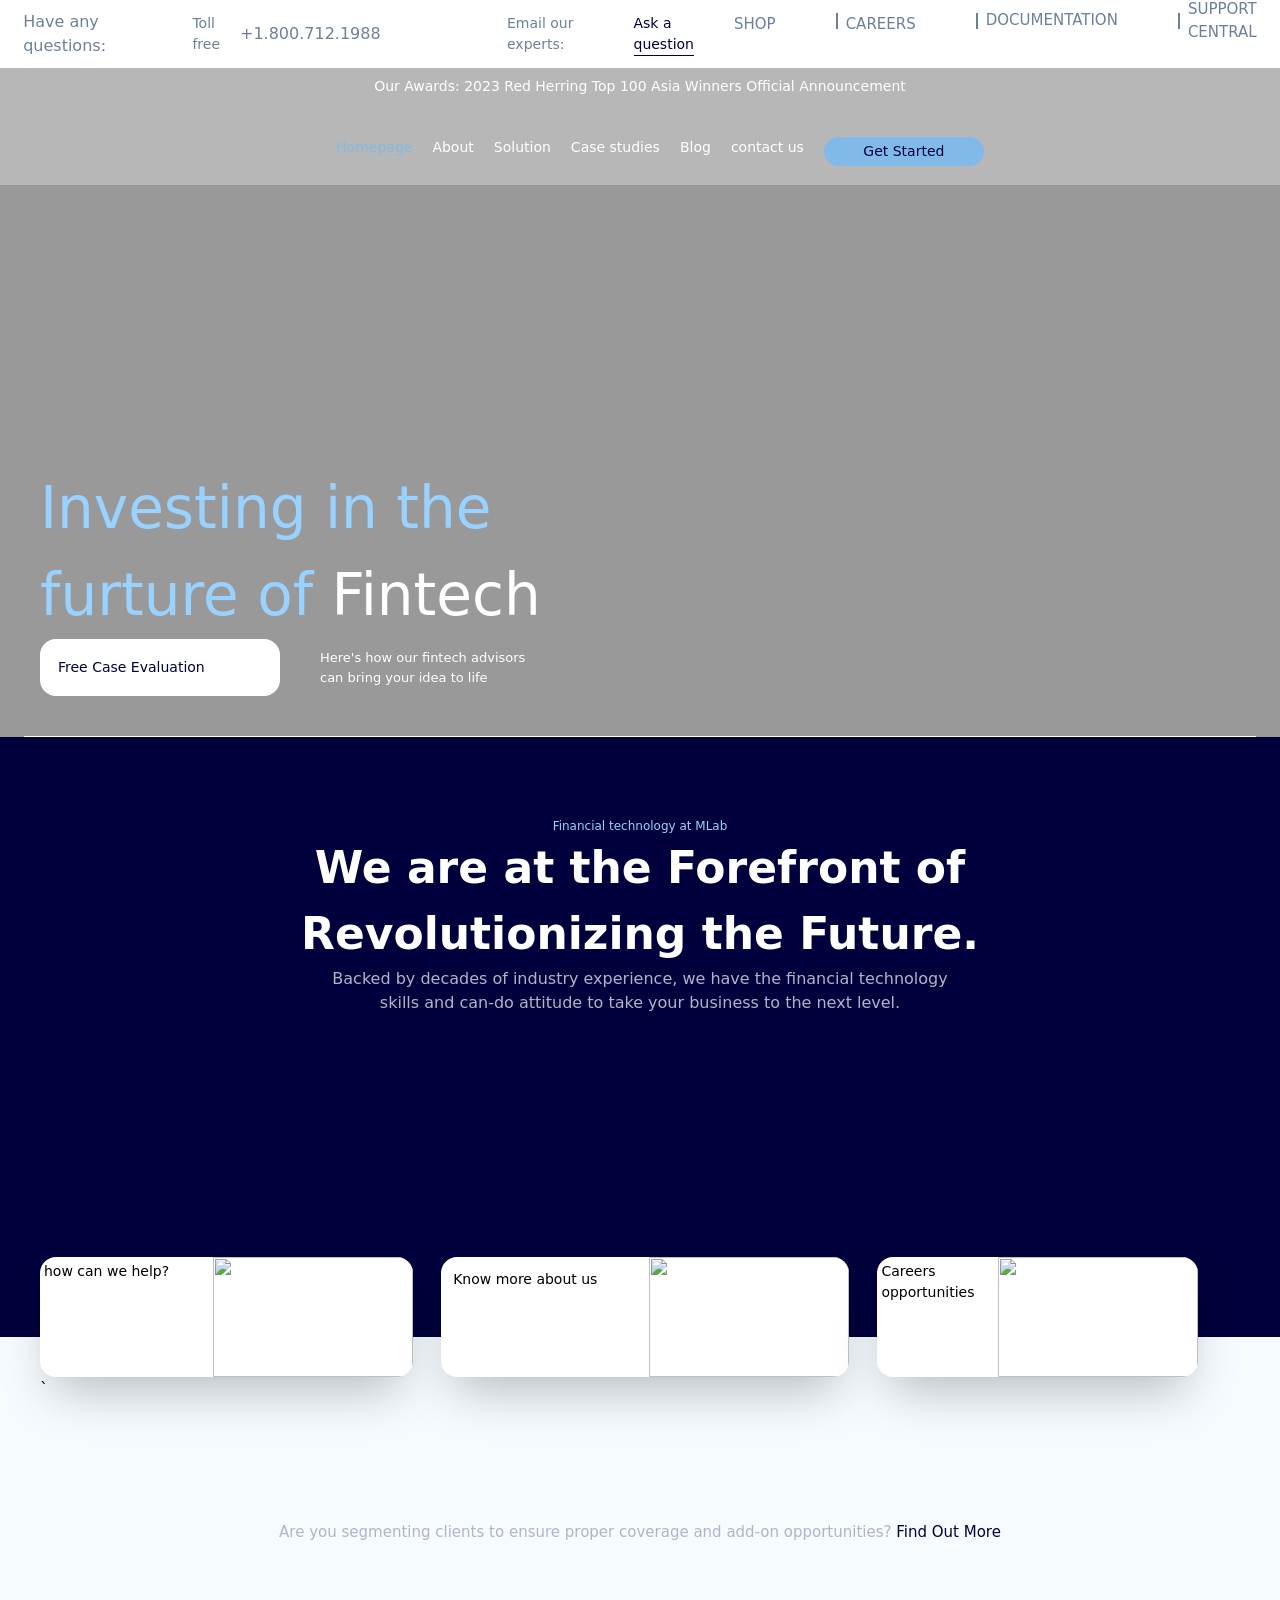
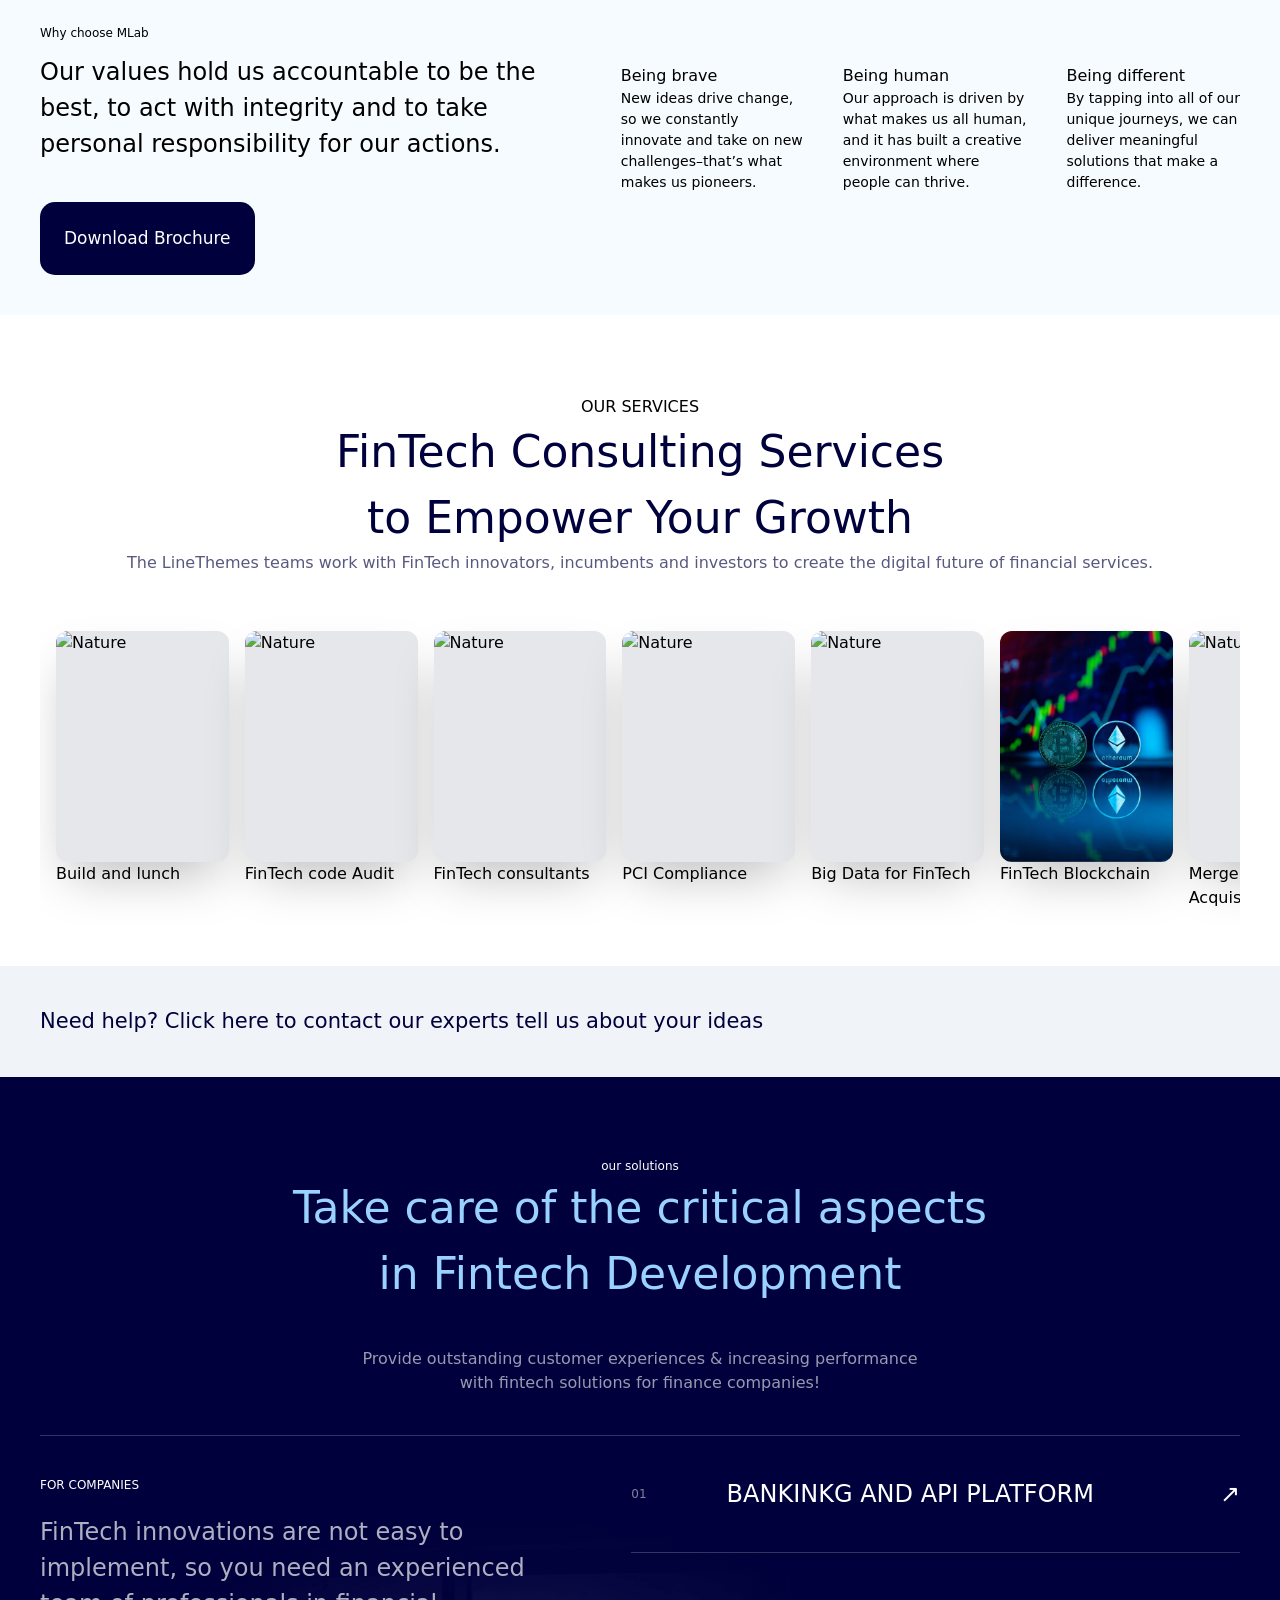
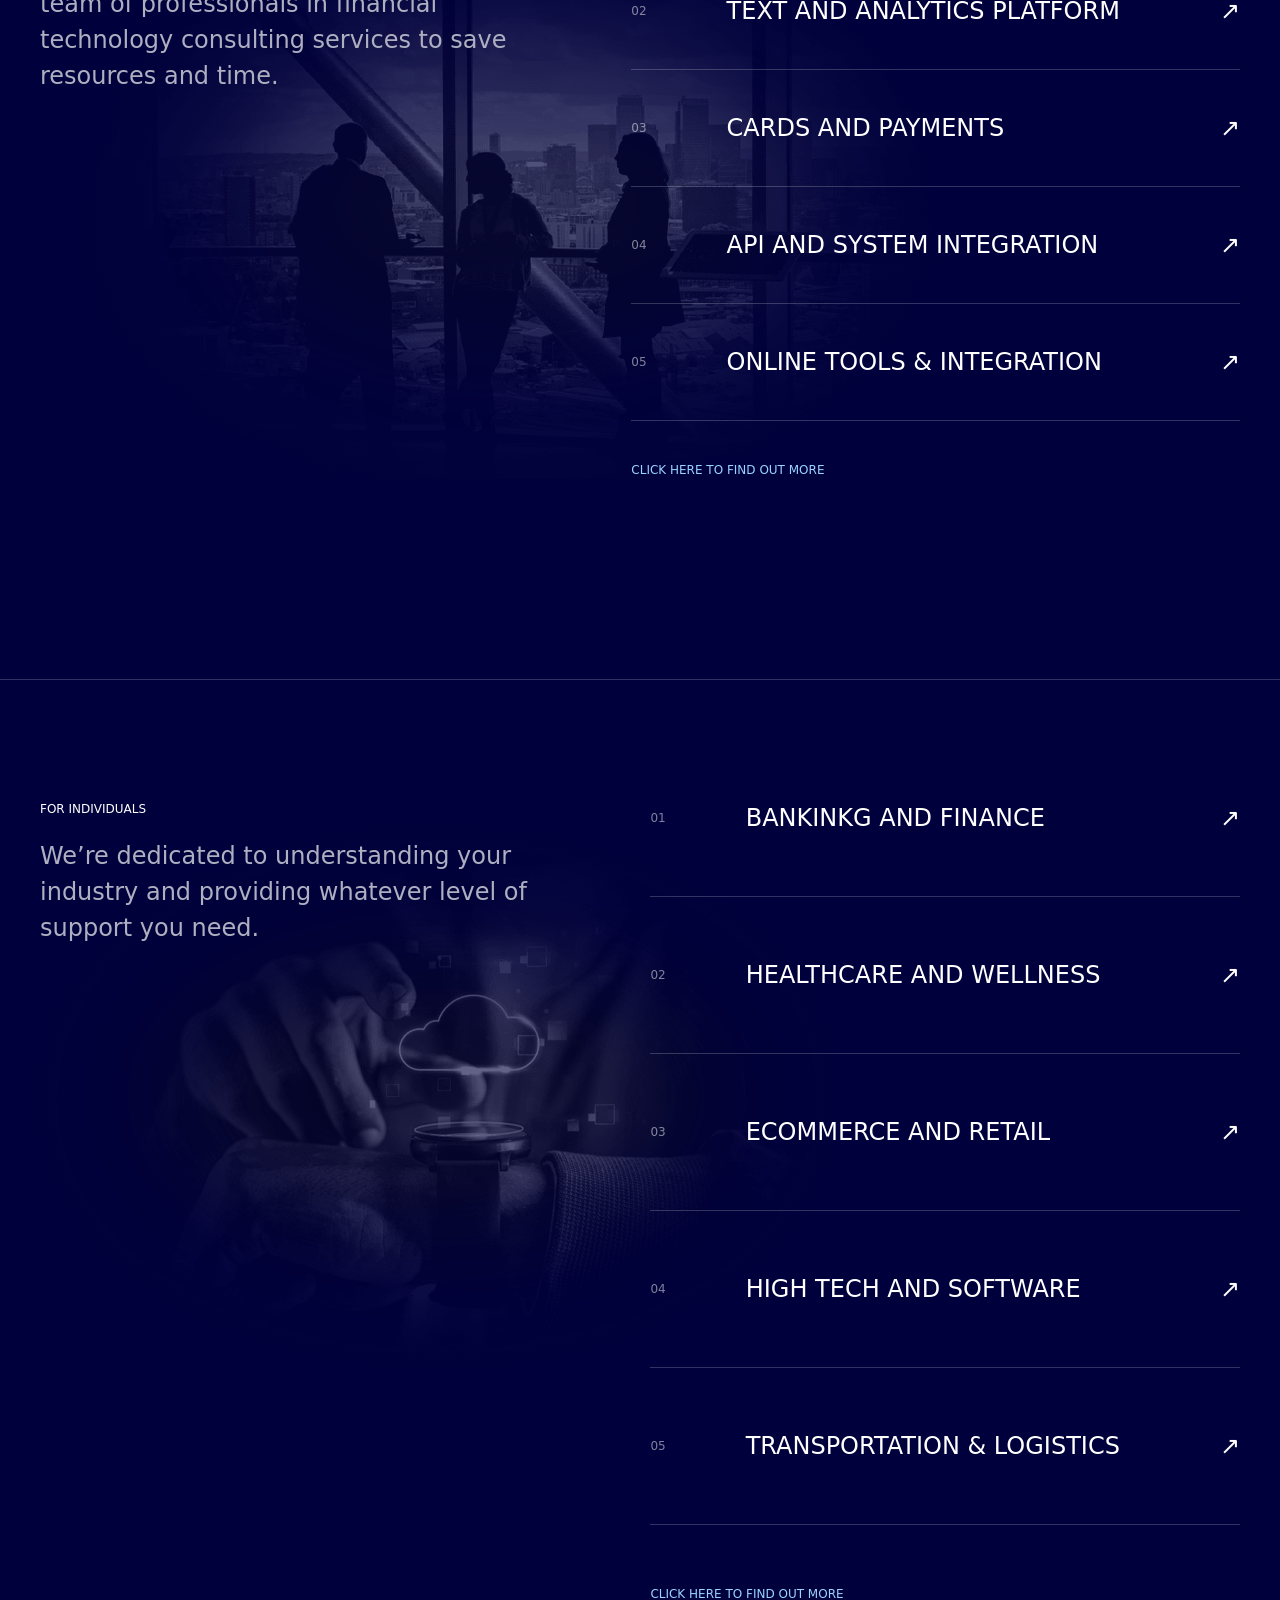
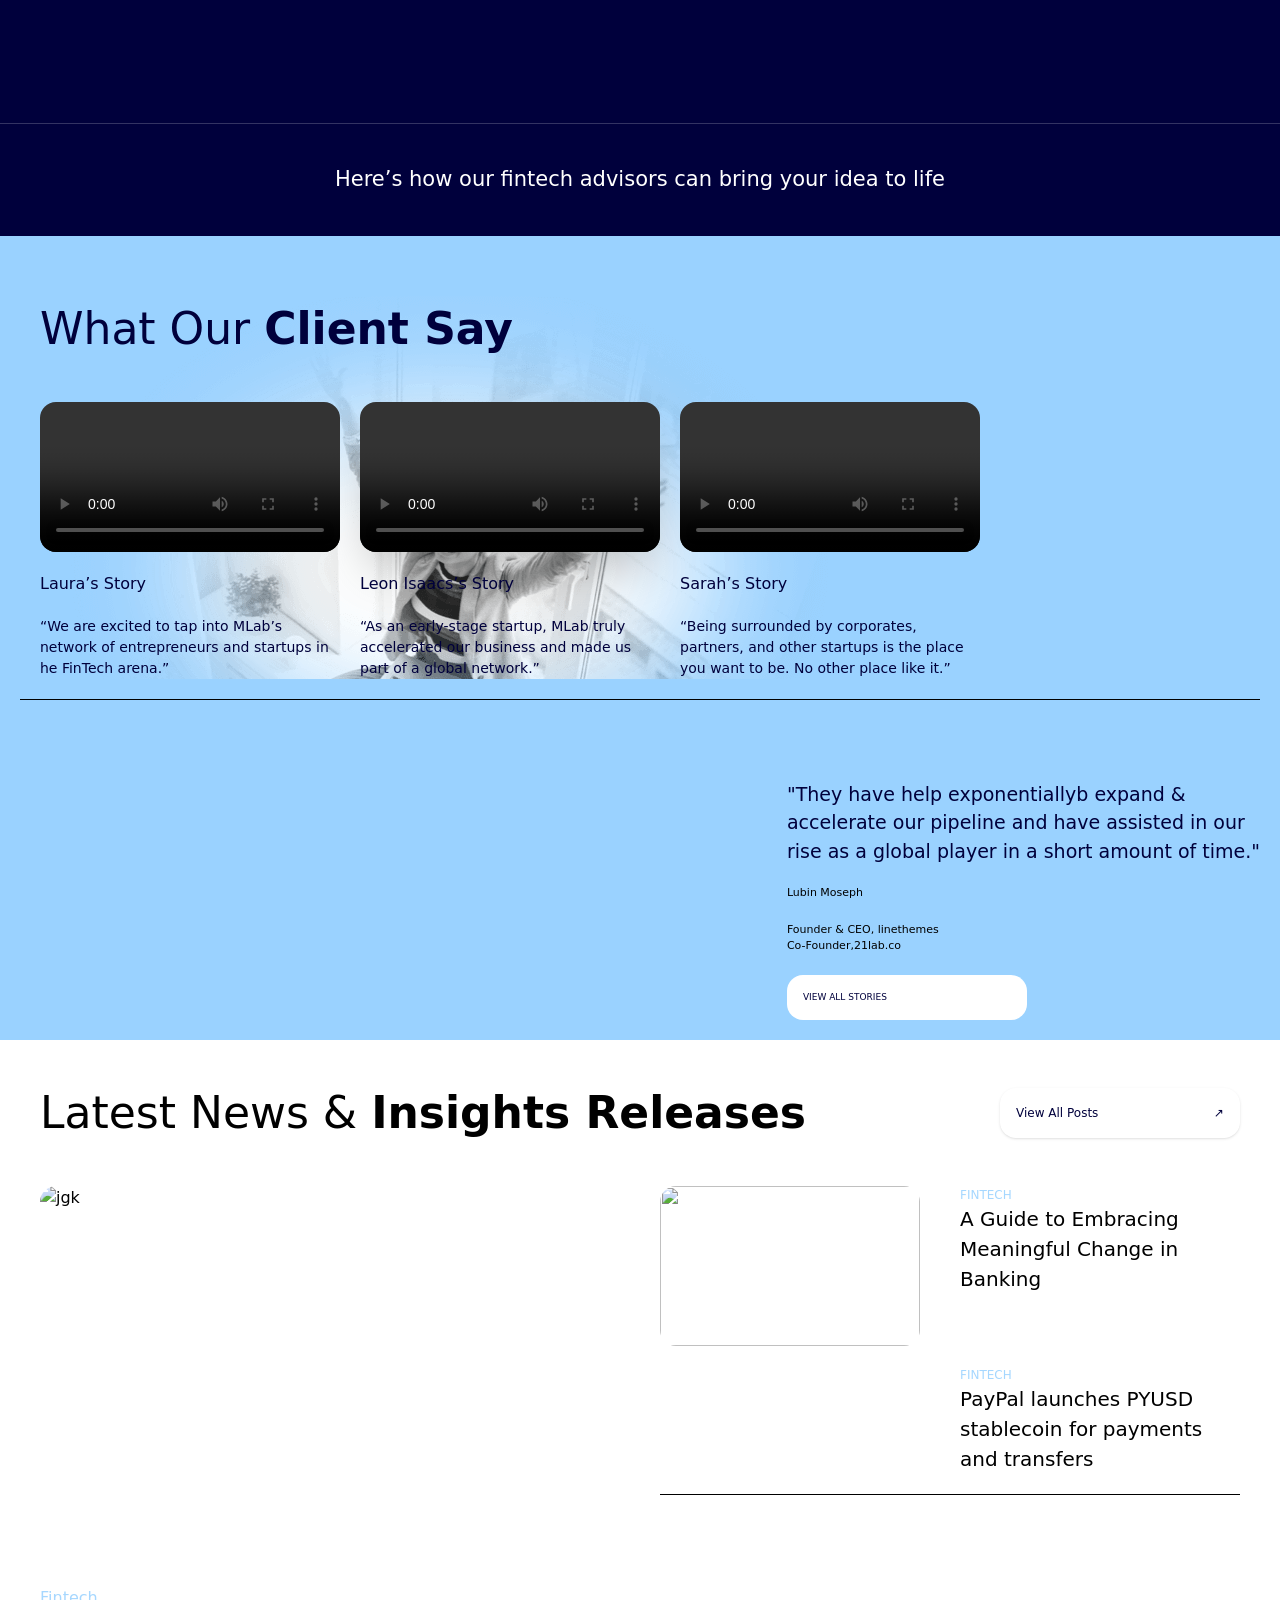
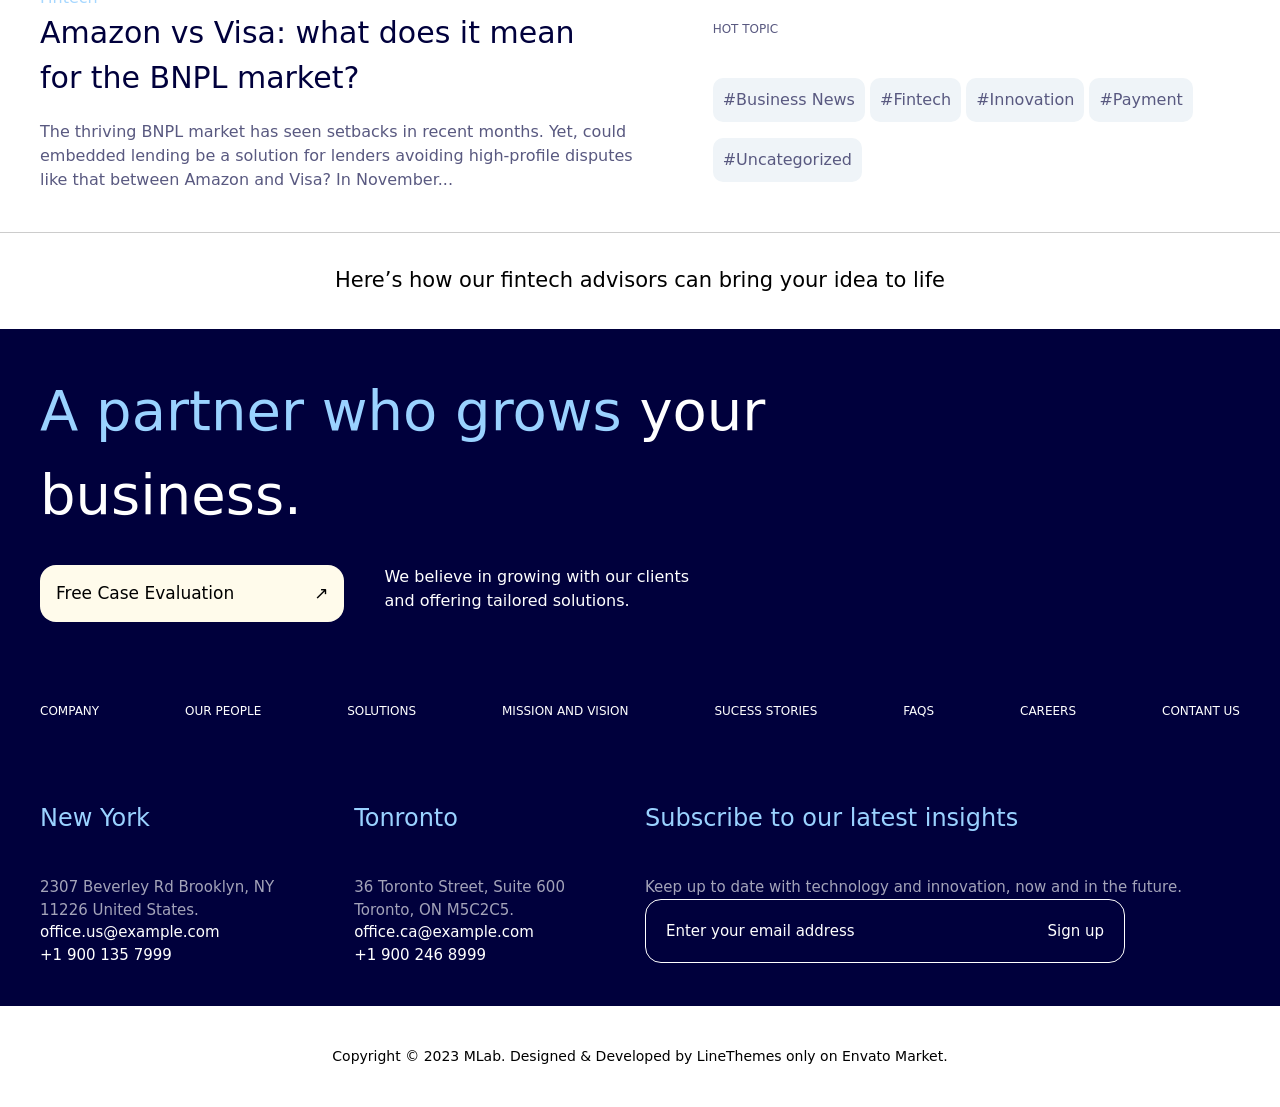
==== commit b722976d: "Add new images and update page layouts" ====
--- a/index.html
+++ b/index.html
@@ -48,124 +48,125 @@
         <!--top-->
         
         <!-- nav -->
-        <div class="bg-[#14154b]">
-            <div class="bg-white/30 backdrop-blur-md p-2">
-                <p class=" text-center text-white text-[14px] md:hidden lg:block">Our Awards: 2023 Red Herring Top 100 Asia Winners Official Announcement</p>
-                <div class="flex justify-around items-center text-[14px]">
-                    <div class="flex items-center gap-3 text-white">
-                        <img src="/image/logo@2x.png" alt="" class="w-40">
-                        <!-- <p class="">Financial <br>And Technolgy <br>Consulting</p> -->
-                    </div>
-                    <div class="flex gap-5 text-white text-[14px] top-10 md:hidden lg:block lg:flex relative">
-                        <div class="group relative flex justify-center">
-                            <a href="/index.html" class="text-[#81bae8] h-20 flex">Homepage <i class="fa-solid fa-angle-down"></i></a>
-                            <div class="hidden group-hover:block absolute top-15">
-                                <div class="flex flex-col gap-5 bg-white text-center p-2 rounded-2xl text-[#00003c] w-40">
-                                    <div class="hover:bg-red-600 hover:w-full p-2"><a href="#">Homepage 1</a></div>
-                                    <div><a href="#">Homepage 2</a></div>
-                                    <div><a href="#">Homepage 3</a></div>
-                                </div>
-                            </div>
-                        </div>
-                        <div class=" group relative flex justify-center">
-                            <a href="/about.html" class="hover:text-[#81bae8]">About <i class="fa-solid fa-angle-down"></i></a>
-                            <div class="hidden group-hover:block absolute top-15">
-                                <div class="flex flex-col gap-5 bg-white p-5 rounded-2xl text-[#00003c] w-50">
-                                    <div><a href="/about.html">Company</a></div>
-                                    <div><a href="#">Our people</a></div>
-                                    <div><a href="#">Mission and vision</a></div>
-                                    <div><a href="#">Solutions</a></div>
-                                    <div><a href="#">News and Events</a></div>
-                                    <div><a href="#">FAQs</a></div>
-                                    <div><a href="#">Career</a></div>
-                                </div>
-                            </div>
-                        </div>
-                        <div class="group relative flex justify-center">
-                            <a href="#" class="hover:text-[#81bae8]">Solution<span><i class="fa-solid fa-angle-down"></i></span></a>
-                            <div class="hidden group-hover:block absolute top-15">
-                                <div class="flex justify-around bg-white p-5 rounded-2xl text-[#00003c] w-120">
-                                    <div>
-                                        <p class="text-[9px] mb-5">USE CASES</p>
-                                        <div class="flex flex-col gap-3">
-                                            <div><a href="#"><img src=""alt=""> <span>Bank Credit Collection</span></a></div>
-                                            <div><a href="#">Invoicing & Billing Platform</a></div>
-                                            <div><a href="#">Online Platform for SME</a></div>
-                                            <div><a href="#">Stock Trading Signals</a></div>
-                                            <div><a href="#">Team Extension for eWallet</a></div>
-                                            <div><a href="#">Wealth Management</a></div>
-                                        </div>
-                                    </div>
-                                    <div class="bg-gray-500 h-60 w-[1px]"></div>
-                                    <div>
-                                        <p class="text-[9px] mb-5">FOR INDUSTRIES</p>
-                                        <div class="flex flex-col gap-3"">
-                                            <div><a href="#"><img src="" alt=""> <span>Banking and Finance</span></a></div>
-                                            <div><a href="#">Healthcare & Life Sciences</a></div>
-                                            <div><a href="#">Technology & Software</a></div>
-                                            <div><a href="#">Transportation & Logistics</a></div>
-                                            <div><a href="#">Ecommerce and Retail</a></div>
-                                            <div><a href="#">Education and Training</a></div>
-                                        </div>
-                                    </div>
-                                </div>
-                            </div>
-                        </div>
-                        <div class="group relative flex justify-center">
-                            <a href="/case.html" class="hover:text-[#81bae8]">Case studies<span><i class="fa-solid fa-angle-down"></i></span></a>
-                            <div class="hidden group-hover:block absolute top-15">
-                                <div class="flex flex-col gap-5 bg-white p-5 rounded-2xl text-[#00003c] w-50">
-                                    <div><a href="/case.html">Case Studies Style 1</a></div>
-                                    <div><a href="#">Case Studies Style 2</a></div>
-                                    <div><a href="#">Case Studies Style 3</a></div>
-                                </div>
-                            </div>
-                        </div>
-                        <div class="hover:text-[#81bae8]">
-                            <a href="/blog.html">Blog<span></span></a>
-                        </div>
-                        <div class="hover:text-[#81bae8]">
-                            <a href="/contact.html">contact us<span></span></a>
-                        </div>
-                        <div>
-                            <button type="button" class="bg-[#81bae8] text-[14px] text-[#00003c] rounded-2xl p-1 w-[10rem] hover:bg-red-600 hover:text-white">Get Started</button>
-                        </div>
-                    </div>
-                    <div class="flex gap-10 items-center">
-                        <i class="fa-brands fa-facebook"></i>
-                        <i class="fa-brands fa-twitter"></i>
-                        <i class="fa-brands fa-linkedin"></i>
-                        <i class="fa-solid fa-cart-arrow-down"></i>
-                        <div class="flex gap-4 md:block lg:hidden">
-                            <img src="kl" alt="gn">
-                            <button type="button" class="bg-white p-2 rounded-2xl">MENU</button>
-                        </div>
-                    </div>
-                </div>
-            </div>
-            <!-- nav -->
-    
-            <!-- Investing -->
-            <div class="m-10 mt-70">
-                <h2 class="text-[#9ad2ff] text-[58px]">Investing in the <br class="">furture of <span class="text-white">Fintech</span></h2>
-                <div class="flex gap-10 items-center">
-                    <button type="button" class="bg-white hover:bg-[#81bae8] text-[#00003c] text-[14px] flex justify-between p-4.5 text-center rounded-2xl w-[15rem]">Free Case Evaluation <span><i class="fa-solid fa-upload"></i></span></button>
-                    <p class="text-white text-[13px]">Here's how our fintech advisors <br>can bring your idea to life</p>
-                </div>
-            </div><hr class="ml-6 mr-6 mt-6 text-white">
-            <!-- Investing -->
-            <!-- MLAB -->
-            <div class="bg-[#00003c] p-10 h-150">
-                <div class="m-10 text-center">
-                    <P class="text-[#9ad2ff] text-[12px]">Financial technology at MLab</P>
-                    <h2 class="text-[44px] font-semibold text-white">We are at the Forefront of <br>Revolutionizing the Future.</h2>
-                    <p class="text-[#b3b3c5] text-[16px]">Backed by decades of industry experience, we have the financial technology <br>skills and can-do attitude to take your business to the next level.</p>
-                </div>
-            </div>
-            <!-- MLAB -->
-        </div>
-        <!-- are you  -->
-        <!-- are you  -->
+        <div class="">
+            <div class="bg-[url('/image/modern.jpg')] bg-contain bg-no-repeat bg-cover">
+                <div class="inset-0 bg-black/40">
+                    <div class="bg-white/30 backdrop-blur-md p-2">
+                        <p class=" text-center text-white text-[14px] md:hidden lg:block">Our Awards: 2023 Red Herring Top 100 Asia Winners Official Announcement</p>
+                        <div class="flex justify-around items-center text-[14px]">
+                            <div class="flex items-center gap-3 text-white">
+                                <img src="/image/logo@2x.png" alt="" class="w-40">
+                                <!-- <p class="">Financial <br>And Technolgy <br>Consulting</p> -->
+                            </div>
+                            <div class="flex gap-5 text-white text-[14px] top-10 md:hidden lg:block lg:flex relative">
+                                <div class="group relative flex justify-center">
+                                    <a href="/index.html" class="text-[#81bae8] h-20 flex">Homepage <i class="fa-solid fa-angle-down"></i></a>
+                                    <div class="hidden group-hover:block absolute top-15">
+                                        <div class="flex flex-col gap-5 bg-white text-center p-2 rounded-2xl text-[#00003c] w-40">
+                                            <div class="hover:bg-red-600 hover:w-full p-2"><a href="#">Homepage 1</a></div>
+                                            <div><a href="#">Homepage 2</a></div>
+                                            <div><a href="#">Homepage 3</a></div>
+                                        </div>
+                                    </div>
+                                </div>
+                                <div class=" group relative flex justify-center">
+                                    <a href="/about.html" class="hover:text-[#81bae8]">About <i class="fa-solid fa-angle-down"></i></a>
+                                    <div class="hidden group-hover:block absolute top-15">
+                                        <div class="flex flex-col gap-5 bg-white p-5 rounded-2xl text-[#00003c] w-50">
+                                            <div><a href="/about.html">Company</a></div>
+                                            <div><a href="#">Our people</a></div>
+                                            <div><a href="#">Mission and vision</a></div>
+                                            <div><a href="#">Solutions</a></div>
+                                            <div><a href="#">News and Events</a></div>
+                                            <div><a href="#">FAQs</a></div>
+                                            <div><a href="#">Career</a></div>
+                                        </div>
+                                    </div>
+                                </div>
+                                <div class="group relative flex justify-center">
+                                    <a href="#" class="hover:text-[#81bae8]">Solution<span><i class="fa-solid fa-angle-down"></i></span></a>
+                                    <div class="hidden group-hover:block absolute top-15">
+                                        <div class="flex justify-around bg-white p-5 rounded-2xl text-[#00003c] w-120">
+                                            <div>
+                                                <p class="text-[9px] mb-5">USE CASES</p>
+                                                <div class="flex flex-col gap-3">
+                                                    <div><a href="#"><img src=""alt=""> <span>Bank Credit Collection</span></a></div>
+                                                    <div><a href="#">Invoicing & Billing Platform</a></div>
+                                                    <div><a href="#">Online Platform for SME</a></div>
+                                                    <div><a href="#">Stock Trading Signals</a></div>
+                                                    <div><a href="#">Team Extension for eWallet</a></div>
+                                                    <div><a href="#">Wealth Management</a></div>
+                                                </div>
+                                            </div>
+                                            <div class="bg-gray-500 h-60 w-[1px]"></div>
+                                            <div>
+                                                <p class="text-[9px] mb-5">FOR INDUSTRIES</p>
+                                                <div class="flex flex-col gap-3"">
+                                                    <div><a href="#"><img src="" alt=""> <span>Banking and Finance</span></a></div>
+                                                    <div><a href="#">Healthcare & Life Sciences</a></div>
+                                                    <div><a href="#">Technology & Software</a></div>
+                                                    <div><a href="#">Transportation & Logistics</a></div>
+                                                    <div><a href="#">Ecommerce and Retail</a></div>
+                                                    <div><a href="#">Education and Training</a></div>
+                                                </div>
+                                            </div>
+                                        </div>
+                                    </div>
+                                </div>
+                                <div class="group relative flex justify-center">
+                                    <a href="/case.html" class="hover:text-[#81bae8]">Case studies<span><i class="fa-solid fa-angle-down"></i></span></a>
+                                    <div class="hidden group-hover:block absolute top-15">
+                                        <div class="flex flex-col gap-5 bg-white p-5 rounded-2xl text-[#00003c] w-50">
+                                            <div><a href="/case.html">Case Studies Style 1</a></div>
+                                            <div><a href="#">Case Studies Style 2</a></div>
+                                            <div><a href="#">Case Studies Style 3</a></div>
+                                        </div>
+                                    </div>
+                                </div>
+                                <div class="hover:text-[#81bae8]">
+                                    <a href="/blog.html">Blog<span></span></a>
+                                </div>
+                                <div class="hover:text-[#81bae8]">
+                                    <a href="/contact.html">contact us<span></span></a>
+                                </div>
+                                <div>
+                                    <button type="button" class="bg-[#81bae8] text-[14px] text-[#00003c] rounded-2xl p-1 w-[10rem] hover:bg-red-600 hover:text-white">Get Started</button>
+                                </div>
+                            </div>
+                            <div class="flex gap-10 items-center">
+                                <i class="fa-brands fa-facebook"></i>
+                                <i class="fa-brands fa-twitter"></i>
+                                <i class="fa-brands fa-linkedin"></i>
+                                <i class="fa-solid fa-cart-arrow-down"></i>
+                                <div class="flex gap-4 md:block lg:hidden">
+                                    <img src="kl" alt="gn">
+                                    <button type="button" class="bg-white p-2 rounded-2xl">MENU</button>
+                                </div>
+                            </div>
+                        </div>
+                    </div>
+                    <!-- nav -->
+                    <!-- Investing -->
+                    <div class="m-10 mt-70">
+                        <h2 class="text-[#9ad2ff] text-[58px]">Investing in the <br class="">furture of <span class="text-white">Fintech</span></h2>
+                        <div class="flex gap-10 items-center">
+                            <button type="button" class="bg-white hover:bg-[#81bae8] text-[#00003c] text-[14px] flex justify-between p-4.5 text-center rounded-2xl w-[15rem]">Free Case Evaluation <span><i class="fa-solid fa-upload"></i></span></button>
+                            <p class="text-white text-[13px]">Here's how our fintech advisors <br>can bring your idea to life</p>
+                        </div>
+                    </div><hr class="ml-6 mr-6 mt-6 text-white">
+                    <!-- Investing -->
+                </div>
+            </div>
+        </div>
+        <!-- MLAB -->
+        <div class="bg-[#00003c] p-10 h-150">
+            <div class="m-10 text-center">
+                <P class="text-[#9ad2ff] text-[12px]">Financial technology at MLab</P>
+                <h2 class="text-[44px] font-semibold text-white">We are at the Forefront of <br>Revolutionizing the Future.</h2>
+                <p class="text-[#b3b3c5] text-[16px]">Backed by decades of industry experience, we have the financial technology <br>skills and can-do attitude to take your business to the next level.</p>
+            </div>
+        </div>
+        <!-- MLAB -->
         <div class="bg-[#f5fbff] p-10">
             <div class="">
                 <!-- card -->
@@ -226,9 +227,9 @@
                 <p class="text-[16px] contain-style text-[#595980]">The LineThemes teams work with FinTech innovators, incumbents and investors to create the digital future of financial services.</p>
             </div>
             <!-- card image -->
-            <div class="flex mt-10 gap-10 p-10">
-                <div>
-                    <div class="group relative h-full  shadow-2xl overflow-hidden rounded-xl bg-gray-200">
+            <div class="flex  snap-x overflow-x-auto scroll-smooth gap-4 p-4">
+                <div class="snap-center min-w-[172.79px]">
+                    <div class="group relative h-[230.5px]  shadow-2xl overflow-hidden rounded-xl bg-gray-200">
                         <!-- 1. The Image (Zooms in but stays within the frame) -->
                         <img 
                             src="/image/start.jpg" 
@@ -242,81 +243,106 @@
                         </div>
                     </div>
                     <!-- The Text -->
-                    <span>Click here for details</span>
-                </div>
-                <div>
-                    <div class="group relative h-full  shadow-2xl overflow-hidden rounded-xl bg-gray-200">
+                    <span>Build and lunch</span>
+                </div>
+                <div class="snap-center min-w-[172.79px]">
+                    <div class="group relative h-[230.5px]  shadow-2xl overflow-hidden rounded-xl bg-gray-200">
                         <!-- 1. The Image (Zooms in but stays within the frame) -->
                         <img 
                             src="/image/Rectangle-3.jpg" 
                             alt="Nature" 
-                            class="h-full w-full object-cover transition-transform duration-500 group-hover:scale-110" 
+                            class="h-full object-cover transition-transform duration-500 group-hover:scale-110" 
                         />
     
                         <!-- 2. The Overlay & Text (Appears on hover) -->
                         <div class="absolute inset-0 flex items-center justify-center bg-blue-400/50 opacity-0 transition-opacity duration-500 group-hover:opacity-100">
-                            <span class="text-xl font-bold text-white">Your Text Here</span>
+                            <span class="text-xl font-bold text-white">We work with FinTech innovators, incubment and investors to create the digital future of financial services.</span>
                         </div>
                     </div>
                     <!-- The Text -->
-                    <span>Click here for details</span>
-                </div>
-                <div>
-                    <div class="group relative h-full  shadow-2xl overflow-hidden rounded-xl bg-gray-200">
-                        <!-- 1. The Image (Zooms in but stays within the frame) -->
+                    <span>FinTech code Audit</span>
+                </div>
+                <div class="snap-center min-w-[172.79px]">
+                    <div class="group relative h-[230.5px]  shadow-2xl overflow-hidden rounded-xl bg-gray-200">
                         <img 
                             src="/image/Rectangle-5.jpg" 
                             alt="Nature" 
-                            class="h-full w-full object-cover transition-transform duration-500 group-hover:scale-110" 
+                            class="h-full object-cover transition-transform duration-500 group-hover:scale-110" 
+                        />
+    
+                        <div class="absolute inset-0 flex items-center justify-center bg-blue-400/50 opacity-0 transition-opacity duration-500 group-hover:opacity-100">
+                            <span class="text-xl font-bold text-white">We work with FinTech innovators, incubment and investors to create the digital future of financial services.</span>
+                        </div>
+                    </div>
+                    <span>FinTech consultants</span>
+                </div>
+                <div class="snap-center min-w-[172.79px]">
+                    <div class="group relative h-[230.5px]  shadow-2xl overflow-hidden rounded-xl bg-gray-200">
+                        <!-- 1. The Image (Zooms in but stays within the frame) -->
+                        <img 
+                            src="/image/Rectangle-6.jpg" 
+                            alt="Nature" 
+                            class="h-full object-cover transition-transform duration-500 group-hover:scale-110" 
                         />
     
                         <!-- 2. The Overlay & Text (Appears on hover) -->
                         <div class="absolute inset-0 flex items-center justify-center bg-blue-400/50 opacity-0 transition-opacity duration-500 group-hover:opacity-100">
-                            <span class="text-xl font-bold text-white">Your Text Here</span>
+                            <span class="text-xl font-bold text-white">We work with FinTech innovators, incubment and investors to create the digital future of financial services.</span>
                         </div>
                     </div>
                     <!-- The Text -->
-                    <span>Click here for details</span>
-                </div>
-                <div>
-                    <div class="group relative h-full  shadow-2xl overflow-hidden rounded-xl bg-gray-200">
+                    <span>PCI Compliance</span>
+                </div>
+                <div class="snap-center min-w-[172.79px]">
+                    <div class="group relative h-[230.5px]  shadow-2xl overflow-hidden rounded-xl bg-gray-200">
                         <!-- 1. The Image (Zooms in but stays within the frame) -->
                         <img 
-                            src="/image/Rectangle-6.jpg" 
+                            src="/image/Bitmap.jpg" 
                             alt="Nature" 
-                            class="h-full w-full object-cover transition-transform duration-500 group-hover:scale-110" 
+                            class="h-full object-cover transition-transform duration-500 group-hover:scale-110" 
                         />
     
                         <!-- 2. The Overlay & Text (Appears on hover) -->
                         <div class="absolute inset-0 flex items-center justify-center bg-blue-400/50 opacity-0 transition-opacity duration-500 group-hover:opacity-100">
-                            <span class="text-xl font-bold text-white">Your Text Here</span>
+                            <span class="text-xl font-bold text-white">We work with FinTech innovators, incubment and investors to create the digital future of financial services.</span>
                         </div>
                     </div>
                     <!-- The Text -->
-                    <span>Click here for details</span>
-                </div>
-                <div>
-                    <div class="group relative h-full  shadow overflow-hidden rounded-xl bg-gray-200 hover:shadow-2x1">
+                    <span>Big Data for FinTech</span>
+                </div>
+                <div class="snap-center min-w-[172.79px]">
+                    <div class="group relative h-[230.5px]  shadow-2xl overflow-hidden rounded-xl bg-gray-200">
+                        <!-- 1. The Image (Zooms in but stays within the frame) -->
+                        <img 
+                            src="/image/Rectangle-2-2.jpg" 
+                            alt="Nature" 
+                            class="h-full object-cover transition-transform duration-500 group-hover:scale-110" 
+                        />
+    
+                        <!-- 2. The Overlay & Text (Appears on hover) -->
+                        <div class="absolute inset-0 flex items-center justify-center bg-blue-400/50 opacity-0 transition-opacity duration-500 group-hover:opacity-100">
+                            <span class="text-xl font-bold text-white">We work with FinTech innovators, incubment and investors to create the digital future of financial services.</span>
+                        </div>
+                    </div>
+                    <!-- The Text -->
+                    <span>FinTech Blockchain</span>
+                </div>
+                <div class="snap-center min-w-[172.79px]">
+                    <div class="group relative h-[230.5px]  shadow-2xl overflow-hidden rounded-xl bg-gray-200">
                         <!-- 1. The Image (Zooms in but stays within the frame) -->
                         <img 
                             src="/image/Bitmap.jpg" 
                             alt="Nature" 
-                            class="h-full w-full object-cover transition-transform duration-500 group-hover:scale-110" 
+                            class="h-full object-cover transition-transform duration-500 group-hover:scale-110" 
                         />
     
                         <!-- 2. The Overlay & Text (Appears on hover) -->
                         <div class="absolute inset-0 flex items-center justify-center bg-blue-400/50 opacity-0 transition-opacity duration-500 group-hover:opacity-100">
-                            <span class="text-xl font-bold text-white">Your Text Here</span>
+                            <span class="text-xl font-bold text-white">We work with FinTech innovators, incubment and investors to create the digital future of financial services.</span>
                         </div>
                     </div>
                     <!-- The Text -->
-                    <span>Click here for details</span>
-                </div>
-                <div class="">
-                    <img src="/image/" alt="">
-                </div>
-                <div class="">
-                    <img src="/image/" alt="">
+                    <span>Mergers & Acquisitions</span>
                 </div>
             </div>
             <!-- card image -->
@@ -334,103 +360,109 @@
                     <p class="text-[#9999b1] text-[16px] mt-10">Provide outstanding customer experiences & increasing performance <br>with fintech solutions for finance companies!</p>
                 </div> <hr class="mt-10 text-white opacity-20">
                 <!-- for companies  -->
-                <div class="mt-10">
-                    <div class="flex justify-between md:block lg:flex">
-                        <div>
-                            <p class="text-white text-[12px] mb-5">FOR COMPANIES</p>
-                            <p class="text-[#afafc2] text-[24px] md:hidden lg:block">FinTech innovations are not easy to <br>implement, so you need an experienced <br>team of professionals in financial <br>technology consulting services to save <br>resources and time.</p>
-                        </div>
-                        <div class="flex flex-col gap-10">
-                            <div class="flex justify-between items-center">
-                                <div class="flex items-center gap-20 ">
-                                    <div class="text-[12px] text-[#ffffff80]">01</div>
-                                    <h3 class="text-white text-[24px] hover:text-[#9ad2ff]">BANKINKG AND API PLATFORM </h3>
-                                </div>
-                                <span class="text-white text-[24px]">&nearr;</span>
-                            </div><hr class="text-white opacity-20">
-                            <div class="flex justify-between items-center gap-25">
-                                <div class="flex items-center gap-20">
-                                    <div class="text-[12px] text-[#ffffff80]">02</div>
-                                    <h3 class="text-white text-[24px] hover:text-[#9ad2ff]">TEXT AND ANALYTICS PLATFORM</h3>
-                                </div>
-                                <span class="text-white text-[24px]">&nearr;</span>
-                            </div><hr class="text-white opacity-20">
-                            <div class="flex justify-between items-center">
-                                <div class="flex items-center gap-20">
-                                    <div class="text-[12px] text-[#ffffff80]">03</div>
-                                    <h3 class="text-white text-[24px] hover:text-[#9ad2ff]">CARDS AND PAYMENTS</h3>
-                                </div>
-                                <span class="text-white text-[24px]">&nearr;</span>
-                            </div><hr class="text-white opacity-20">
-                            <div class="flex justify-between items-center">
-                                <div class="flex items-center gap-20">
-                                    <div class="text-[12px] text-[#ffffff80]">04</div>
-                                    <h3 class="text-white text-[24px] hover:text-[#9ad2ff]">API AND SYSTEM INTEGRATION</h3>
-                                </div>
-                                <span class="text-white text-[24px]">&nearr;</span>
-                            </div><hr class="text-white opacity-20">
-                            <div class="flex justify-between items-center">
-                                <div class="flex items-center gap-20">
-                                    <div class="text-[12px] text-[#ffffff80]">05</div>
-                                    <h3 class="text-white text-[24px] hover:text-[#9ad2ff]">ONLINE TOOLS & INTEGRATION</h3>
-                                </div>
-                                <span class="text-white text-[24px]">&nearr;</span>
-                            </div><hr class="text-white opacity-20">
-                            <a href="#" class="text-[#9AD3FF] text-[12px]">CLICK HERE TO FIND OUT MORE</a>
+                <div class="mt-10 bg-[url('/image/bg-1.png')] bg-no-repeat">
+                    <div class="bg-[#00003c]/60">
+                        <div class="flex justify-between md:block lg:flex">
+                            <div>
+                                <p class="text-white text-[12px] mb-5">FOR COMPANIES</p>
+                                <p class="text-[#afafc2] text-[24px] md:hidden lg:block">FinTech innovations are not easy to <br>implement, so you need an experienced <br>team of professionals in financial <br>technology consulting services to save <br>resources and time.</p>
+                            </div>
+                            <div class="flex flex-col gap-10">
+                                <div class="flex justify-between items-center">
+                                    <div class="flex items-center gap-20 ">
+                                        <div class="text-[12px] text-[#ffffff80]">01</div>
+                                        <h3 class="text-white text-[24px] hover:text-[#9ad2ff]">BANKINKG AND API PLATFORM </h3>
+                                    </div>
+                                    <span class="text-white text-[24px]">&nearr;</span>
+                                </div><hr class="text-white opacity-20">
+                                <div class="flex justify-between items-center gap-25">
+                                    <div class="flex items-center gap-20">
+                                        <div class="text-[12px] text-[#ffffff80]">02</div>
+                                        <h3 class="text-white text-[24px] hover:text-[#9ad2ff]">TEXT AND ANALYTICS PLATFORM</h3>
+                                    </div>
+                                    <span class="text-white text-[24px]">&nearr;</span>
+                                </div><hr class="text-white opacity-20">
+                                <div class="flex justify-between items-center">
+                                    <div class="flex items-center gap-20">
+                                        <div class="text-[12px] text-[#ffffff80]">03</div>
+                                        <h3 class="text-white text-[24px] hover:text-[#9ad2ff]">CARDS AND PAYMENTS</h3>
+                                    </div>
+                                    <span class="text-white text-[24px]">&nearr;</span>
+                                </div><hr class="text-white opacity-20">
+                                <div class="flex justify-between items-center">
+                                    <div class="flex items-center gap-20">
+                                        <div class="text-[12px] text-[#ffffff80]">04</div>
+                                        <h3 class="text-white text-[24px] hover:text-[#9ad2ff]">API AND SYSTEM INTEGRATION</h3>
+                                    </div>
+                                    <span class="text-white text-[24px]">&nearr;</span>
+                                </div><hr class="text-white opacity-20">
+                                <div class="flex justify-between items-center">
+                                    <div class="flex items-center gap-20">
+                                        <div class="text-[12px] text-[#ffffff80]">05</div>
+                                        <h3 class="text-white text-[24px] hover:text-[#9ad2ff]">ONLINE TOOLS & INTEGRATION</h3>
+                                    </div>
+                                    <span class="text-white text-[24px]">&nearr;</span>
+                                </div><hr class="text-white opacity-20">
+                                <a href="#" class="text-[#9AD3FF] text-[12px]">CLICK HERE TO FIND OUT MORE</a>
+                            </div>
                         </div>
                     </div>
                 </div>
             </div><hr class="text-white mt-40 opacity-20">
             <!-- second -->
+            <!-- for companies  -->
             <div>
-                <!-- for companies  -->
-                <div class="m-10 mt-30">
-                    <div class="flex justify-between md:block lg:flex">
-                        <div>
-                            <p class="text-white text-[12px] mb-5">FOR INDIVIDUALS</p>
-                            <p class="text-[#afafc2] text-[24px] md:hidden lg:block">We’re dedicated to understanding your <br>industry and providing whatever level of <br>support you need.</p>
-                        </div>
-                        <div class="flex flex-col gap-15">
-                            <div class="flex justify-between items-center">
-                                <div class="flex items-center gap-20">
-                                    <div class="text-[12px] text-[#ffffff80]">01</div>
-                                    <h3 class="text-white text-[24px] hover:text-[#9ad2ff]">BANKINKG AND FINANCE</h3>
-                                </div>
-                                <span class="text-white text-[24px]">&nearr;</span>
-                            </div><hr class="text-white opacity-20">
-                            <div class="flex justify-between items-center">
-                                <div class="flex items-center gap-20">
-                                    <div class="text-[12px] text-[#ffffff80]">02</div>
-                                    <h3 class="text-white text-[24px] hover:text-[#9ad2ff]">HEALTHCARE AND WELLNESS</h3>
-                                </div>
-                                <span class="text-white text-[24px]">&nearr;</span>
-                            </div><hr class="text-white opacity-20">
-                            <div class="flex justify-between items-center">
-                                <div class="flex items-center gap-20">
-                                    <div class="text-[12px] text-[#ffffff80]">03</div>
-                                    <h3 class="text-white text-[24px] hover:text-[#9ad2ff]">ECOMMERCE AND RETAIL</h3>
-                                </div>
-                                <span class="text-white text-[24px]">&nearr;</span>
-                            </div><hr class="text-white opacity-20">
-                            <div class="flex justify-between items-center">
-                                <div class="flex items-center gap-20">
-                                    <div class="text-[12px] text-[#ffffff80]">04</div>
-                                    <h3 class="text-white text-[24px] hover:text-[#9ad2ff]">HIGH TECH AND SOFTWARE</h3>
-                                </div>
-                                <span class="text-white text-[24px]">&nearr;</span>
-                            </div><hr class="text-white opacity-20">
-                            <div class="flex justify-between items-center gap-25">
-                                <div class="flex items-center gap-20">
-                                    <div class="text-[12px] text-[#ffffff80]">05</div>
-                                    <h3 class="text-white text-[24px] hover:text-[#9ad2ff]">TRANSPORTATION & LOGISTICS</h3>
-                                </div>
-                                <span class="text-white text-[24px]">&nearr;</span>
-                            </div><hr class="text-white opacity-20">
-                            <a href="#" class="text-[#9AD3FF] text-[12px]">CLICK HERE TO FIND OUT MORE</a>
-                        </div>
-                    </div>
-                </div><hr class="mt-30 text-white opacity-20 w-full">
-                <div class="text-center mt-30 text-white text-[21px]">Here’s how our fintech advisors can bring your idea to life</div>
+                <div class="bg-[url('/image/bg-2.png')] bg-no-repeat">
+                    <div class="bg-[#00003c]/60">
+                        <div class="m-10 mt-30">
+                            <div class="flex justify-between md:block lg:flex">
+                                <div>
+                                    <p class="text-white text-[12px] mb-5">FOR INDIVIDUALS</p>
+                                    <p class="text-[#afafc2] text-[24px] md:hidden lg:block">We’re dedicated to understanding your <br>industry and providing whatever level of <br>support you need.</p>
+                                </div>
+                                <div class="flex flex-col gap-15">
+                                    <div class="flex justify-between items-center">
+                                        <div class="flex items-center gap-20">
+                                            <div class="text-[12px] text-[#ffffff80]">01</div>
+                                            <h3 class="text-white text-[24px] hover:text-[#9ad2ff]">BANKINKG AND FINANCE</h3>
+                                        </div>
+                                        <span class="text-white text-[24px]">&nearr;</span>
+                                    </div><hr class="text-white opacity-20">
+                                    <div class="flex justify-between items-center">
+                                        <div class="flex items-center gap-20">
+                                            <div class="text-[12px] text-[#ffffff80]">02</div>
+                                            <h3 class="text-white text-[24px] hover:text-[#9ad2ff]">HEALTHCARE AND WELLNESS</h3>
+                                        </div>
+                                        <span class="text-white text-[24px]">&nearr;</span>
+                                    </div><hr class="text-white opacity-20">
+                                    <div class="flex justify-between items-center">
+                                        <div class="flex items-center gap-20">
+                                            <div class="text-[12px] text-[#ffffff80]">03</div>
+                                            <h3 class="text-white text-[24px] hover:text-[#9ad2ff]">ECOMMERCE AND RETAIL</h3>
+                                        </div>
+                                        <span class="text-white text-[24px]">&nearr;</span>
+                                    </div><hr class="text-white opacity-20">
+                                    <div class="flex justify-between items-center">
+                                        <div class="flex items-center gap-20">
+                                            <div class="text-[12px] text-[#ffffff80]">04</div>
+                                            <h3 class="text-white text-[24px] hover:text-[#9ad2ff]">HIGH TECH AND SOFTWARE</h3>
+                                        </div>
+                                        <span class="text-white text-[24px]">&nearr;</span>
+                                    </div><hr class="text-white opacity-20">
+                                    <div class="flex justify-between items-center gap-25">
+                                        <div class="flex items-center gap-20">
+                                            <div class="text-[12px] text-[#ffffff80]">05</div>
+                                            <h3 class="text-white text-[24px] hover:text-[#9ad2ff]">TRANSPORTATION & LOGISTICS</h3>
+                                        </div>
+                                        <span class="text-white text-[24px]">&nearr;</span>
+                                    </div><hr class="text-white opacity-20">
+                                    <a href="#" class="text-[#9AD3FF] text-[12px]">CLICK HERE TO FIND OUT MORE</a>
+                                </div>
+                            </div>
+                        </div><hr class="mt-30 text-white opacity-20 w-full">
+                    </div>
+                    <div class="text-center p-10 text-white text-[21px]">Here’s how our fintech advisors can bring your idea to life</div>
+                </div>
             </div>
             <!-- for companies  -->
         </div>
@@ -438,7 +470,7 @@
 
         <!-- WHAT OUR CLIENT SAY -->
         <div class="bg-[#9ad2ff] p-5">
-            <div class="mt-10 m-5">
+            <div class="mt-10 m-5 bg-[url('/image/bg-3.png')] bg-no-repeat">
                 <p class="text-[44px] text-[#00003C] mb-10">What Our <span class="font-bold">Client Say</span></p>
                 <div class="flex gap-5">
                     <div class="flex flex-col gap-5">
@@ -498,64 +530,64 @@
                             <p class="text-[12px] text-[#a5d7ff]">FINTECH</p>
                             <p class="text-[20px]">PayPal launches PYUSD <br>stablecoin for payments <br>and transfers</p>
                         </div>
-                    </div><hr class="opacity-20 md:hidden lg:block">
+                    </div><hr class="h-[1px]">
                 </div>
             </div>
             <!-- fintech  -->
-            <div class=" flex justify-between">
-                <div class="md:mt-10 lg:mt-o">
-                    <p class="text-[#a6d7ff]">Fintech</p>
-                    <div class="flex gap-5 items-center ">
+        </div>
+        <!-- fintech  -->
+        <div class=" flex justify-between m-10">
+            <div class="md:mt-10 lg:mt-o">
+                <p class="text-[#a6d7ff]">Fintech</p>
+                <div class="flex gap-20 items-center ">
+                    <div>
                         <div>
-                            <div>
-                                <h2 class="text-[#00003c] text-[30px] text-[#00003C]">Amazon vs Visa: what <br class="md:block lg:hidden">does it mean <br class="md:hidden lg:block">for the <br class="md:block lg:hidden">BNPL market?</h2>
-                                <p class="text-[#595980] text-[16px] text-[#595980] mt-5">The thriving BNPL market has seen setbacks <br class="md:block lg:hidden">in recent months. Yet, could <br class="md:hidden lg:block">embedded <br class="md:block lg:hidden">lending be a solution for lenders avoiding <br class="md:block lg:hidden">high-profile disputes <br class="md:hidden lg:block">like that between <br class="md:block lg:hidden">Amazon and Visa? In November...</p>
-                            </div>
-                        </div>
-                        <div class="md:hidden lg:block">
-                            <p class="text-[#595980] text-[12px] mb-10 md:mt-30 lg:mt-0">HOT TOPIC</p>
-                            <div class="w-130">
-                                <button type="button" class="bg-[#eff4f8] text-[#595980] p-[10px] rounded-[10px]"><span>#</span>Business News</button>
-                                <button type="button" class="bg-[#eff4f8] text-[#595980] p-[10px] rounded-[10px]"><span>#</span>Fintech</button>
-                                <button type="button" class="bg-[#eff4f8] text-[#595980] p-[10px] rounded-[10px]"><span>#</span>Innovation</button>
-                                <button type="button" class="bg-[#eff4f8] text-[#595980] p-[10px] rounded-[10px]"><span>#</span>Payment</button>
-                                <button type="button" class="bg-[#eff4f8] text-[#595980] p-[10px] rounded-[10px] mt-4"><span>#</span>Uncategorized</button>
-                            </div>
-                        </div>
-                    </div>
-                </div>
-                <div class="md:block lg:hidden">
-                    <div class="">
-                        <div class=" md:mt-10 lg:mt-0">
-                            <p class="text-[12px] text-[#a5d7ff] hover:text-[#00003c]">FINTECH</p>
-                            <p class="text-[20px]">A Guide to Embracing <br class="">Meaningful Change in <br class="md:hidden lg:block">Banking</p>
-                        </div>
+                            <h2 class="text-[#00003c] text-[30px] text-[#00003C]">Amazon vs Visa: what <br class="md:block lg:hidden">does it mean <br class="md:hidden lg:block">for the <br class="md:block lg:hidden">BNPL market?</h2>
+                            <p class="text-[#595980] text-[16px] text-[#595980] mt-5">The thriving BNPL market has seen setbacks <br class="md:block lg:hidden">in recent months. Yet, could <br class="md:hidden lg:block">embedded <br class="md:block lg:hidden">lending be a solution for lenders avoiding <br class="md:block lg:hidden">high-profile disputes <br class="md:hidden lg:block">like that between <br class="md:block lg:hidden">Amazon and Visa? In November...</p>
+                        </div>
+                    </div>
+                    <div class="md:hidden lg:block">
+                        <p class="text-[#595980] text-[12px] mb-10 md:mt-30 lg:mt-0">HOT TOPIC</p>
+                        <div class="w-130">
+                            <button type="button" class="bg-[#eff4f8] text-[#595980] p-[10px] rounded-[10px]"><span>#</span>Business News</button>
+                            <button type="button" class="bg-[#eff4f8] text-[#595980] p-[10px] rounded-[10px]"><span>#</span>Fintech</button>
+                            <button type="button" class="bg-[#eff4f8] text-[#595980] p-[10px] rounded-[10px]"><span>#</span>Innovation</button>
+                            <button type="button" class="bg-[#eff4f8] text-[#595980] p-[10px] rounded-[10px]"><span>#</span>Payment</button>
+                            <button type="button" class="bg-[#eff4f8] text-[#595980] p-[10px] rounded-[10px] mt-4"><span>#</span>Uncategorized</button>
+                        </div>
+                    </div>
+                </div>
+            </div>
+            <div class="md:block lg:hidden">
+                <div class="">
+                    <div class=" md:mt-10 lg:mt-0">
+                        <p class="text-[12px] text-[#a5d7ff] hover:text-[#00003c]">FINTECH</p>
+                        <p class="text-[20px]">A Guide to Embracing <br class="">Meaningful Change in <br class="md:hidden lg:block">Banking</p>
+                    </div>
+                    <div>
+                        <img src="/image/paypal.jpg" alt="" class="w-70 rounded-2xl mt-8 mb-8">
                         <div>
-                            <img src="/image/paypal.jpg" alt="" class="w-70 rounded-2xl mt-8 mb-8">
-                            <div>
-                                <p class="text-[12px] text-[#a5d7ff] mt-8">FINTECH</p>
-                                <p class="text-[20px] mt-4">PayPal launches PYUSD <br>stablecoin for payments <br>and transfers</p>
-                            </div><hr class="mt-9">
-                            <div class="mt-5">
-                                <p class="text-[#595980] text-[12px] mb-5">HOT TOPIC</p>
-                                <div class="grid gap-5">
-                                    <div class="flex gap-1">
-                                        <div class="bg-[#eff4f8] p-3 w-40 text-center rounded-2xl"><button type="button"><span>#</span>Business News</button></div>
-                                        <div class="bg-[#eff4f8] p-3 w-30 text-center rounded-2xl"><button type="button"><span>#</span>Fintech</button></div>
-                                    </div>
-                                    <div class="flex gap-1">
-                                        <div class="bg-[#eff4f8] p-3 w-30 text-center rounded-2xl"><button type="button"><span>#</span>Innovation</button></div>
-                                        <div class="bg-[#eff4f8] p-3 w-30 text-center rounded-2xl"><button type="button"><span>#</span>Payment</button></div>
-                                    </div>
-                                    <div class="bg-[#eff4f8] p-3 w-45 text-center rounded-2xl"><button type="button"><span>#</span>Uncategorized</button></div>
-                                </div>
-                            </div>
-                        </div>
-                    </div>
-                </div><hr class="text-gray-300 mt-10">
-            </div>
-            <!-- fintech  -->
-        </div><hr>
+                            <p class="text-[12px] text-[#a5d7ff] mt-8">FINTECH</p>
+                            <p class="text-[20px] mt-4">PayPal launches PYUSD <br>stablecoin for payments <br>and transfers</p>
+                        </div><hr class="mt-9">
+                        <div class="mt-5">
+                            <p class="text-[#595980] text-[12px] mb-5">HOT TOPIC</p>
+                            <div class="grid gap-5">
+                                <div class="flex gap-1">
+                                    <div class="bg-[#eff4f8] p-3 w-40 text-center rounded-2xl"><button type="button"><span>#</span>Business News</button></div>
+                                    <div class="bg-[#eff4f8] p-3 w-30 text-center rounded-2xl"><button type="button"><span>#</span>Fintech</button></div>
+                                </div>
+                                <div class="flex gap-1">
+                                    <div class="bg-[#eff4f8] p-3 w-30 text-center rounded-2xl"><button type="button"><span>#</span>Innovation</button></div>
+                                    <div class="bg-[#eff4f8] p-3 w-30 text-center rounded-2xl"><button type="button"><span>#</span>Payment</button></div>
+                                </div>
+                                <div class="bg-[#eff4f8] p-3 w-45 text-center rounded-2xl"><button type="button"><span>#</span>Uncategorized</button></div>
+                            </div>
+                        </div>
+                    </div>
+                </div>
+            </div>
+        </div><hr class="opacity-20 md:hidden lg:block">
         <!-- here is how  -->
         <div class="bg-white p-8 text-center text-[21px]">
             <p>Here’s how our fintech advisors can bring your idea to life</p>
--- a/src/output.css
+++ b/src/output.css
@@ -0,0 +1,2274 @@
+/*! tailwindcss v4.2.2 | MIT License | https://tailwindcss.com */
+@layer properties;
+@layer theme, base, components, utilities;
+@layer theme {
+  :root, :host {
+    --font-sans: ui-sans-serif, system-ui, sans-serif, "Apple Color Emoji",
+      "Segoe UI Emoji", "Segoe UI Symbol", "Noto Color Emoji";
+    --font-mono: ui-monospace, SFMono-Regular, Menlo, Monaco, Consolas, "Liberation Mono",
+      "Courier New", monospace;
+    --color-red-50: oklch(97.1% 0.013 17.38);
+    --color-red-400: oklch(70.4% 0.191 22.216);
+    --color-red-500: oklch(63.7% 0.237 25.331);
+    --color-red-600: oklch(57.7% 0.245 27.325);
+    --color-red-700: oklch(50.5% 0.213 27.518);
+    --color-amber-50: oklch(98.7% 0.022 95.277);
+    --color-blue-400: oklch(70.7% 0.165 254.624);
+    --color-blue-600: oklch(54.6% 0.245 262.881);
+    --color-purple-500: oklch(62.7% 0.265 303.9);
+    --color-purple-600: oklch(55.8% 0.288 302.321);
+    --color-purple-900: oklch(38.1% 0.176 304.987);
+    --color-slate-100: oklch(96.8% 0.007 247.896);
+    --color-gray-200: oklch(92.8% 0.006 264.531);
+    --color-gray-300: oklch(87.2% 0.01 258.338);
+    --color-gray-400: oklch(70.7% 0.022 261.325);
+    --color-gray-500: oklch(55.1% 0.027 264.364);
+    --color-black: #000;
+    --color-white: #fff;
+    --spacing: 0.25rem;
+    --text-xl: 1.25rem;
+    --text-xl--line-height: calc(1.75 / 1.25);
+    --text-2xl: 1.5rem;
+    --text-2xl--line-height: calc(2 / 1.5);
+    --text-4xl: 2.25rem;
+    --text-4xl--line-height: calc(2.5 / 2.25);
+    --font-weight-medium: 500;
+    --font-weight-semibold: 600;
+    --font-weight-bold: 700;
+    --font-weight-extrabold: 800;
+    --radius-lg: 0.5rem;
+    --radius-xl: 0.75rem;
+    --radius-2xl: 1rem;
+    --radius-3xl: 1.5rem;
+    --blur-md: 12px;
+    --default-transition-duration: 150ms;
+    --default-transition-timing-function: cubic-bezier(0.4, 0, 0.2, 1);
+    --default-font-family: var(--font-sans);
+    --default-mono-font-family: var(--font-mono);
+  }
+}
+@layer base {
+  *, ::after, ::before, ::backdrop, ::file-selector-button {
+    box-sizing: border-box;
+    margin: 0;
+    padding: 0;
+    border: 0 solid;
+  }
+  html, :host {
+    line-height: 1.5;
+    -webkit-text-size-adjust: 100%;
+    tab-size: 4;
+    font-family: var(--default-font-family, ui-sans-serif, system-ui, sans-serif, "Apple Color Emoji", "Segoe UI Emoji", "Segoe UI Symbol", "Noto Color Emoji");
+    font-feature-settings: var(--default-font-feature-settings, normal);
+    font-variation-settings: var(--default-font-variation-settings, normal);
+    -webkit-tap-highlight-color: transparent;
+  }
+  hr {
+    height: 0;
+    color: inherit;
+    border-top-width: 1px;
+  }
+  abbr:where([title]) {
+    -webkit-text-decoration: underline dotted;
+    text-decoration: underline dotted;
+  }
+  h1, h2, h3, h4, h5, h6 {
+    font-size: inherit;
+    font-weight: inherit;
+  }
+  a {
+    color: inherit;
+    -webkit-text-decoration: inherit;
+    text-decoration: inherit;
+  }
+  b, strong {
+    font-weight: bolder;
+  }
+  code, kbd, samp, pre {
+    font-family: var(--default-mono-font-family, ui-monospace, SFMono-Regular, Menlo, Monaco, Consolas, "Liberation Mono", "Courier New", monospace);
+    font-feature-settings: var(--default-mono-font-feature-settings, normal);
+    font-variation-settings: var(--default-mono-font-variation-settings, normal);
+    font-size: 1em;
+  }
+  small {
+    font-size: 80%;
+  }
+  sub, sup {
+    font-size: 75%;
+    line-height: 0;
+    position: relative;
+    vertical-align: baseline;
+  }
+  sub {
+    bottom: -0.25em;
+  }
+  sup {
+    top: -0.5em;
+  }
+  table {
+    text-indent: 0;
+    border-color: inherit;
+    border-collapse: collapse;
+  }
+  :-moz-focusring {
+    outline: auto;
+  }
+  progress {
+    vertical-align: baseline;
+  }
+  summary {
+    display: list-item;
+  }
+  ol, ul, menu {
+    list-style: none;
+  }
+  img, svg, video, canvas, audio, iframe, embed, object {
+    display: block;
+    vertical-align: middle;
+  }
+  img, video {
+    max-width: 100%;
+    height: auto;
+  }
+  button, input, select, optgroup, textarea, ::file-selector-button {
+    font: inherit;
+    font-feature-settings: inherit;
+    font-variation-settings: inherit;
+    letter-spacing: inherit;
+    color: inherit;
+    border-radius: 0;
+    background-color: transparent;
+    opacity: 1;
+  }
+  :where(select:is([multiple], [size])) optgroup {
+    font-weight: bolder;
+  }
+  :where(select:is([multiple], [size])) optgroup option {
+    padding-inline-start: 20px;
+  }
+  ::file-selector-button {
+    margin-inline-end: 4px;
+  }
+  ::placeholder {
+    opacity: 1;
+  }
+  @supports (not (-webkit-appearance: -apple-pay-button))  or (contain-intrinsic-size: 1px) {
+    ::placeholder {
+      color: currentcolor;
+      @supports (color: color-mix(in lab, red, red)) {
+        color: color-mix(in oklab, currentcolor 50%, transparent);
+      }
+    }
+  }
+  textarea {
+    resize: vertical;
+  }
+  ::-webkit-search-decoration {
+    -webkit-appearance: none;
+  }
+  ::-webkit-date-and-time-value {
+    min-height: 1lh;
+    text-align: inherit;
+  }
+  ::-webkit-datetime-edit {
+    display: inline-flex;
+  }
+  ::-webkit-datetime-edit-fields-wrapper {
+    padding: 0;
+  }
+  ::-webkit-datetime-edit, ::-webkit-datetime-edit-year-field, ::-webkit-datetime-edit-month-field, ::-webkit-datetime-edit-day-field, ::-webkit-datetime-edit-hour-field, ::-webkit-datetime-edit-minute-field, ::-webkit-datetime-edit-second-field, ::-webkit-datetime-edit-millisecond-field, ::-webkit-datetime-edit-meridiem-field {
+    padding-block: 0;
+  }
+  ::-webkit-calendar-picker-indicator {
+    line-height: 1;
+  }
+  :-moz-ui-invalid {
+    box-shadow: none;
+  }
+  button, input:where([type="button"], [type="reset"], [type="submit"]), ::file-selector-button {
+    appearance: button;
+  }
+  ::-webkit-inner-spin-button, ::-webkit-outer-spin-button {
+    height: auto;
+  }
+  [hidden]:where(:not([hidden="until-found"])) {
+    display: none !important;
+  }
+}
+@layer utilities {
+  .absolute {
+    position: absolute;
+  }
+  .relative {
+    position: relative;
+  }
+  .inset-0 {
+    inset: calc(var(--spacing) * 0);
+  }
+  .top-1 {
+    top: calc(var(--spacing) * 1);
+  }
+  .top-5 {
+    top: calc(var(--spacing) * 5);
+  }
+  .top-6 {
+    top: calc(var(--spacing) * 6);
+  }
+  .top-7 {
+    top: calc(var(--spacing) * 7);
+  }
+  .top-9 {
+    top: calc(var(--spacing) * 9);
+  }
+  .top-10 {
+    top: calc(var(--spacing) * 10);
+  }
+  .top-15 {
+    top: calc(var(--spacing) * 15);
+  }
+  .bottom-0 {
+    bottom: calc(var(--spacing) * 0);
+  }
+  .bottom-1 {
+    bottom: calc(var(--spacing) * 1);
+  }
+  .bottom-2 {
+    bottom: calc(var(--spacing) * 2);
+  }
+  .bottom-5 {
+    bottom: calc(var(--spacing) * 5);
+  }
+  .bottom-10 {
+    bottom: calc(var(--spacing) * 10);
+  }
+  .bottom-30 {
+    bottom: calc(var(--spacing) * 30);
+  }
+  .float-end {
+    float: inline-end;
+  }
+  .float-left {
+    float: left;
+  }
+  .float-right {
+    float: right;
+  }
+  .m-5 {
+    margin: calc(var(--spacing) * 5);
+  }
+  .m-10 {
+    margin: calc(var(--spacing) * 10);
+  }
+  .m-20 {
+    margin: calc(var(--spacing) * 20);
+  }
+  .mt-0 {
+    margin-top: calc(var(--spacing) * 0);
+  }
+  .mt-1 {
+    margin-top: calc(var(--spacing) * 1);
+  }
+  .mt-2 {
+    margin-top: calc(var(--spacing) * 2);
+  }
+  .mt-3 {
+    margin-top: calc(var(--spacing) * 3);
+  }
+  .mt-4 {
+    margin-top: calc(var(--spacing) * 4);
+  }
+  .mt-5 {
+    margin-top: calc(var(--spacing) * 5);
+  }
+  .mt-6 {
+    margin-top: calc(var(--spacing) * 6);
+  }
+  .mt-7 {
+    margin-top: calc(var(--spacing) * 7);
+  }
+  .mt-8 {
+    margin-top: calc(var(--spacing) * 8);
+  }
+  .mt-9 {
+    margin-top: calc(var(--spacing) * 9);
+  }
+  .mt-10 {
+    margin-top: calc(var(--spacing) * 10);
+  }
+  .mt-16 {
+    margin-top: calc(var(--spacing) * 16);
+  }
+  .mt-20 {
+    margin-top: calc(var(--spacing) * 20);
+  }
+  .mt-30 {
+    margin-top: calc(var(--spacing) * 30);
+  }
+  .mt-40 {
+    margin-top: calc(var(--spacing) * 40);
+  }
+  .mt-50 {
+    margin-top: calc(var(--spacing) * 50);
+  }
+  .mt-55 {
+    margin-top: calc(var(--spacing) * 55);
+  }
+  .mt-70 {
+    margin-top: calc(var(--spacing) * 70);
+  }
+  .mt-100 {
+    margin-top: calc(var(--spacing) * 100);
+  }
+  .mt-\[30px\] {
+    margin-top: 30px;
+  }
+  .mr-6 {
+    margin-right: calc(var(--spacing) * 6);
+  }
+  .mr-20 {
+    margin-right: calc(var(--spacing) * 20);
+  }
+  .mb-3 {
+    margin-bottom: calc(var(--spacing) * 3);
+  }
+  .mb-4 {
+    margin-bottom: calc(var(--spacing) * 4);
+  }
+  .mb-5 {
+    margin-bottom: calc(var(--spacing) * 5);
+  }
+  .mb-7 {
+    margin-bottom: calc(var(--spacing) * 7);
+  }
+  .mb-8 {
+    margin-bottom: calc(var(--spacing) * 8);
+  }
+  .mb-10 {
+    margin-bottom: calc(var(--spacing) * 10);
+  }
+  .mb-20 {
+    margin-bottom: calc(var(--spacing) * 20);
+  }
+  .ml-6 {
+    margin-left: calc(var(--spacing) * 6);
+  }
+  .ml-20 {
+    margin-left: calc(var(--spacing) * 20);
+  }
+  .flex {
+    display: flex;
+  }
+  .grid {
+    display: grid;
+  }
+  .hidden {
+    display: none;
+  }
+  .table {
+    display: table;
+  }
+  .h-4 {
+    height: calc(var(--spacing) * 4);
+  }
+  .h-5 {
+    height: calc(var(--spacing) * 5);
+  }
+  .h-20 {
+    height: calc(var(--spacing) * 20);
+  }
+  .h-30 {
+    height: calc(var(--spacing) * 30);
+  }
+  .h-60 {
+    height: calc(var(--spacing) * 60);
+  }
+  .h-64 {
+    height: calc(var(--spacing) * 64);
+  }
+  .h-65 {
+    height: calc(var(--spacing) * 65);
+  }
+  .h-78 {
+    height: calc(var(--spacing) * 78);
+  }
+  .h-80 {
+    height: calc(var(--spacing) * 80);
+  }
+  .h-88 {
+    height: calc(var(--spacing) * 88);
+  }
+  .h-90 {
+    height: calc(var(--spacing) * 90);
+  }
+  .h-120 {
+    height: calc(var(--spacing) * 120);
+  }
+  .h-150 {
+    height: calc(var(--spacing) * 150);
+  }
+  .h-\[1\] {
+    height: 1;
+  }
+  .h-\[1px\] {
+    height: 1px;
+  }
+  .h-\[2\.27px\] {
+    height: 2.27px;
+  }
+  .h-\[3px\] {
+    height: 3px;
+  }
+  .h-\[10\] {
+    height: 10;
+  }
+  .h-\[10px\] {
+    height: 10px;
+  }
+  .h-\[12px\] {
+    height: 12px;
+  }
+  .h-\[15px\] {
+    height: 15px;
+  }
+  .h-\[223\.5px\] {
+    height: 223.5px;
+  }
+  .h-\[229\.27px\] {
+    height: 229.27px;
+  }
+  .h-\[230\.5px\] {
+    height: 230.5px;
+  }
+  .h-\[230px\] {
+    height: 230px;
+  }
+  .h-\[296\.27px\] {
+    height: 296.27px;
+  }
+  .h-\[396\.27px\] {
+    height: 396.27px;
+  }
+  .h-\[400px\] {
+    height: 400px;
+  }
+  .h-\[600px\] {
+    height: 600px;
+  }
+  .h-\[2230\.5px\] {
+    height: 2230.5px;
+  }
+  .h-full {
+    height: 100%;
+  }
+  .min-h-5 {
+    min-height: calc(var(--spacing) * 5);
+  }
+  .min-h-6 {
+    min-height: calc(var(--spacing) * 6);
+  }
+  .min-h-8 {
+    min-height: calc(var(--spacing) * 8);
+  }
+  .min-h-10 {
+    min-height: calc(var(--spacing) * 10);
+  }
+  .w-1 {
+    width: calc(var(--spacing) * 1);
+  }
+  .w-5 {
+    width: calc(var(--spacing) * 5);
+  }
+  .w-10 {
+    width: calc(var(--spacing) * 10);
+  }
+  .w-20 {
+    width: calc(var(--spacing) * 20);
+  }
+  .w-24 {
+    width: calc(var(--spacing) * 24);
+  }
+  .w-25 {
+    width: calc(var(--spacing) * 25);
+  }
+  .w-28 {
+    width: calc(var(--spacing) * 28);
+  }
+  .w-30 {
+    width: calc(var(--spacing) * 30);
+  }
+  .w-40 {
+    width: calc(var(--spacing) * 40);
+  }
+  .w-45 {
+    width: calc(var(--spacing) * 45);
+  }
+  .w-48 {
+    width: calc(var(--spacing) * 48);
+  }
+  .w-50 {
+    width: calc(var(--spacing) * 50);
+  }
+  .w-59 {
+    width: calc(var(--spacing) * 59);
+  }
+  .w-60 {
+    width: calc(var(--spacing) * 60);
+  }
+  .w-65 {
+    width: calc(var(--spacing) * 65);
+  }
+  .w-70 {
+    width: calc(var(--spacing) * 70);
+  }
+  .w-80 {
+    width: calc(var(--spacing) * 80);
+  }
+  .w-84 {
+    width: calc(var(--spacing) * 84);
+  }
+  .w-85 {
+    width: calc(var(--spacing) * 85);
+  }
+  .w-86 {
+    width: calc(var(--spacing) * 86);
+  }
+  .w-90 {
+    width: calc(var(--spacing) * 90);
+  }
+  .w-100 {
+    width: calc(var(--spacing) * 100);
+  }
+  .w-120 {
+    width: calc(var(--spacing) * 120);
+  }
+  .w-130 {
+    width: calc(var(--spacing) * 130);
+  }
+  .w-140 {
+    width: calc(var(--spacing) * 140);
+  }
+  .w-150 {
+    width: calc(var(--spacing) * 150);
+  }
+  .w-300 {
+    width: calc(var(--spacing) * 300);
+  }
+  .w-\[0\.8px\] {
+    width: 0.8px;
+  }
+  .w-\[1px\] {
+    width: 1px;
+  }
+  .w-\[2px\] {
+    width: 2px;
+  }
+  .w-\[10rem\] {
+    width: 10rem;
+  }
+  .w-\[13\.5px\] {
+    width: 13.5px;
+  }
+  .w-\[15rem\] {
+    width: 15rem;
+  }
+  .w-\[25rem\] {
+    width: 25rem;
+  }
+  .w-\[123\.5px\] {
+    width: 123.5px;
+  }
+  .w-\[183\.5px\] {
+    width: 183.5px;
+  }
+  .w-\[186\.2px\] {
+    width: 186.2px;
+  }
+  .w-\[186\.5px\] {
+    width: 186.5px;
+  }
+  .w-\[186\.27px\] {
+    width: 186.27px;
+  }
+  .w-\[223\.5\] {
+    width: 223.5;
+  }
+  .w-\[223\.5px\] {
+    width: 223.5px;
+  }
+  .w-\[223\.27px\] {
+    width: 223.27px;
+  }
+  .w-\[223\] {
+    width: 223;
+  }
+  .w-\[226\.27px\] {
+    width: 226.27px;
+  }
+  .w-\[229\.5px\] {
+    width: 229.5px;
+  }
+  .w-\[229\.27px\] {
+    width: 229.27px;
+  }
+  .w-\[286\.27px\] {
+    width: 286.27px;
+  }
+  .w-\[2236\.27px\] {
+    width: 2236.27px;
+  }
+  .w-full {
+    width: 100%;
+  }
+  .w-min {
+    width: min-content;
+  }
+  .min-w-28 {
+    min-width: calc(var(--spacing) * 28);
+  }
+  .min-w-30 {
+    min-width: calc(var(--spacing) * 30);
+  }
+  .min-w-\[172\.79px\] {
+    min-width: 172.79px;
+  }
+  .min-w-\[172\.px\] {
+    min-width: 172.px;
+  }
+  .min-w-\[300\] {
+    min-width: 300;
+  }
+  .min-w-\[300px\] {
+    min-width: 300px;
+  }
+  .border-collapse {
+    border-collapse: collapse;
+  }
+  .resize {
+    resize: both;
+  }
+  .snap-x {
+    scroll-snap-type: x var(--tw-scroll-snap-strictness);
+  }
+  .snap-y {
+    scroll-snap-type: y var(--tw-scroll-snap-strictness);
+  }
+  .snap-center {
+    scroll-snap-align: center;
+  }
+  .grid-cols-2 {
+    grid-template-columns: repeat(2, minmax(0, 1fr));
+  }
+  .grid-cols-3 {
+    grid-template-columns: repeat(3, minmax(0, 1fr));
+  }
+  .grid-cols-6 {
+    grid-template-columns: repeat(6, minmax(0, 1fr));
+  }
+  .flex-col {
+    flex-direction: column;
+  }
+  .items-center {
+    align-items: center;
+  }
+  .items-end {
+    align-items: flex-end;
+  }
+  .justify-around {
+    justify-content: space-around;
+  }
+  .justify-between {
+    justify-content: space-between;
+  }
+  .justify-center {
+    justify-content: center;
+  }
+  .justify-end {
+    justify-content: flex-end;
+  }
+  .gap-1 {
+    gap: calc(var(--spacing) * 1);
+  }
+  .gap-2 {
+    gap: calc(var(--spacing) * 2);
+  }
+  .gap-3 {
+    gap: calc(var(--spacing) * 3);
+  }
+  .gap-4 {
+    gap: calc(var(--spacing) * 4);
+  }
+  .gap-5 {
+    gap: calc(var(--spacing) * 5);
+  }
+  .gap-7 {
+    gap: calc(var(--spacing) * 7);
+  }
+  .gap-10 {
+    gap: calc(var(--spacing) * 10);
+  }
+  .gap-14 {
+    gap: calc(var(--spacing) * 14);
+  }
+  .gap-15 {
+    gap: calc(var(--spacing) * 15);
+  }
+  .gap-20 {
+    gap: calc(var(--spacing) * 20);
+  }
+  .gap-25 {
+    gap: calc(var(--spacing) * 25);
+  }
+  .gap-30 {
+    gap: calc(var(--spacing) * 30);
+  }
+  .gap-40 {
+    gap: calc(var(--spacing) * 40);
+  }
+  .gap-60 {
+    gap: calc(var(--spacing) * 60);
+  }
+  .overflow-hidden {
+    overflow: hidden;
+  }
+  .overflow-x-auto {
+    overflow-x: auto;
+  }
+  .overflow-x-hidden {
+    overflow-x: hidden;
+  }
+  .overflow-x-scroll {
+    overflow-x: scroll;
+  }
+  .overflow-y-auto {
+    overflow-y: auto;
+  }
+  .scroll-smooth {
+    scroll-behavior: smooth;
+  }
+  .rounded {
+    border-radius: 0.25rem;
+  }
+  .rounded-2xl {
+    border-radius: var(--radius-2xl);
+  }
+  .rounded-\[10px\] {
+    border-radius: 10px;
+  }
+  .rounded-\[15px\] {
+    border-radius: 15px;
+  }
+  .rounded-lg {
+    border-radius: var(--radius-lg);
+  }
+  .rounded-xl {
+    border-radius: var(--radius-xl);
+  }
+  .rounded-r-2xl {
+    border-top-right-radius: var(--radius-2xl);
+    border-bottom-right-radius: var(--radius-2xl);
+  }
+  .border {
+    border-style: var(--tw-border-style);
+    border-width: 1px;
+  }
+  .border-b {
+    border-bottom-style: var(--tw-border-style);
+    border-bottom-width: 1px;
+  }
+  .border-b-1 {
+    border-bottom-style: var(--tw-border-style);
+    border-bottom-width: 1px;
+  }
+  .border-l-2 {
+    border-left-style: var(--tw-border-style);
+    border-left-width: 2px;
+  }
+  .bg-\[\"\"\] {
+    background-color: "";
+  }
+  .bg-\[\#00003c\] {
+    background-color: #00003c;
+  }
+  .bg-\[\#00003c\]\/50 {
+    background-color: color-mix(in oklab, #00003c 50%, transparent);
+  }
+  .bg-\[\#00003c\]\/60 {
+    background-color: color-mix(in oklab, #00003c 60%, transparent);
+  }
+  .bg-\[\#00003c\]\/70 {
+    background-color: color-mix(in oklab, #00003c 70%, transparent);
+  }
+  .bg-\[\#3c3c78\] {
+    background-color: #3c3c78;
+  }
+  .bg-\[\#3c3c78\]\/30 {
+    background-color: color-mix(in oklab, #3c3c78 30%, transparent);
+  }
+  .bg-\[\#3c3c78\]\/50 {
+    background-color: color-mix(in oklab, #3c3c78 50%, transparent);
+  }
+  .bg-\[\#5c5c98\] {
+    background-color: #5c5c98;
+  }
+  .bg-\[\#9ad2ff\] {
+    background-color: #9ad2ff;
+  }
+  .bg-\[\#000048\] {
+    background-color: #000048;
+  }
+  .bg-\[\#81bae8\] {
+    background-color: #81bae8;
+  }
+  .bg-\[\#99d2ff\] {
+    background-color: #99d2ff;
+  }
+  .bg-\[\#14154b\] {
+    background-color: #14154b;
+  }
+  .bg-\[\#14154b\]\/50 {
+    background-color: color-mix(in oklab, #14154b 50%, transparent);
+  }
+  .bg-\[\#14154b\]\/80 {
+    background-color: color-mix(in oklab, #14154b 80%, transparent);
+  }
+  .bg-\[\#14154b\]\/90 {
+    background-color: color-mix(in oklab, #14154b 90%, transparent);
+  }
+  .bg-\[\#595980\] {
+    background-color: #595980;
+  }
+  .bg-\[\#EFF4FE\] {
+    background-color: #EFF4FE;
+  }
+  .bg-\[\#\] {
+    background-color: #;
+  }
+  .bg-\[\#e0e0e7\] {
+    background-color: #e0e0e7;
+  }
+  .bg-\[\#eff4f8\] {
+    background-color: #eff4f8;
+  }
+  .bg-\[\#f0f4f8\] {
+    background-color: #f0f4f8;
+  }
+  .bg-\[\#f2f2f2\] {
+    background-color: #f2f2f2;
+  }
+  .bg-\[\#f5fbff\] {
+    background-color: #f5fbff;
+  }
+  .bg-\[\#fdfeff\] {
+    background-color: #fdfeff;
+  }
+  .bg-\[\'\'\] {
+    background-color: '';
+  }
+  .bg-\[\'u\'\] {
+    background-color: 'u';
+  }
+  .bg-\[\'ur\'\] {
+    background-color: 'ur';
+  }
+  .bg-\[\'url\'\] {
+    background-color: 'url';
+  }
+  .bg-\[\'url\(\"\"\)\'\] {
+    background-color: 'url("")';
+  }
+  .bg-\[\'url\(\'\'\)\'\] {
+    background-color: 'url('')';
+  }
+  .bg-\[\'url\(\)\'\] {
+    background-color: 'url()';
+  }
+  .bg-\[bg-\[\(\'\'\)\]\] {
+    background-color: bg-[('')];
+  }
+  .bg-\[bg-\[\(\)\]\] {
+    background-color: bg-[()];
+  }
+  .bg-\[bg-\[\(url\)\]\] {
+    background-color: bg-[(url)];
+  }
+  .bg-\[bg-\[\]\] {
+    background-color: bg-[];
+  }
+  .bg-\[bg-\[url\(\"\"\)\]\] {
+    background-color: bg-[url("")];
+  }
+  .bg-\[bg-\[url\(\'\'\)\]\] {
+    background-color: bg-[url('')];
+  }
+  .bg-\[bg-\[url\(\'\/image\/bg-12\.jpg\'\)\]\] {
+    background-color: bg-[url('/image/bg-12.jpg')];
+  }
+  .bg-\[bg-\[url\(\'\/imagebg-12\.jpg\'\)\]\] {
+    background-color: bg-[url('/imagebg-12.jpg')];
+  }
+  .bg-\[bg-\[url\(\'bg\'\)\]\] {
+    background-color: bg-[url('bg')];
+  }
+  .bg-\[bg-\[url\(\'bg-12\'\)\]\] {
+    background-color: bg-[url('bg-12')];
+  }
+  .bg-\[bg-\[url\(\'bg-12\.jpg\'\)\]\] {
+    background-color: bg-[url('bg-12.jpg')];
+  }
+  .bg-\[bg-\[url\(\)\]\] {
+    background-color: bg-[url()];
+  }
+  .bg-\[bg-\[url\]\] {
+    background-color: bg-[url];
+  }
+  .bg-\[bg-\] {
+    background-color: bg-;
+  }
+  .bg-\[black\]\/30 {
+    background-color: color-mix(in oklab, black 30%, transparent);
+  }
+  .bg-\[url-\(\'\'\)\] {
+    background-color: url-('');
+  }
+  .bg-\[url-\(\'\/image\/modern\.jpg\'\)\] {
+    background-color: url-('/image/modern.jpg');
+  }
+  .bg-\[url-\(\)\] {
+    background-color: url-();
+  }
+  .bg-\[url-\] {
+    background-color: url-;
+  }
+  .bg-\[url\[\'\'\]\] {
+    background-color: url[''];
+  }
+  .bg-\[url\[\'\/image\'\]\] {
+    background-color: url['/image'];
+  }
+  .bg-\[url\[\'\/image\/\'\]\] {
+    background-color: url['/image/'];
+  }
+  .bg-\[url\[\'\/image\/mad\'\]\] {
+    background-color: url['/image/mad'];
+  }
+  .bg-\[url\[\'\/image\/moder\'\]\] {
+    background-color: url['/image/moder'];
+  }
+  .bg-\[url\[\'\/image\/modern\'\]\] {
+    background-color: url['/image/modern'];
+  }
+  .bg-\[url\[\'\/image\/modern\.\'\]\] {
+    background-color: url['/image/modern.'];
+  }
+  .bg-\[url\[\'\/image\/modern\.jpg\'\]\] {
+    background-color: url['/image/modern.jpg'];
+  }
+  .bg-\[url\[\'\/image\/modern\.l\'\]\] {
+    background-color: url['/image/modern.l'];
+  }
+  .bg-\[url\] {
+    background-color: url;
+  }
+  .bg-amber-50 {
+    background-color: var(--color-amber-50);
+  }
+  .bg-black {
+    background-color: var(--color-black);
+  }
+  .bg-black\/4 {
+    background-color: color-mix(in srgb, #000 4%, transparent);
+    @supports (color: color-mix(in lab, red, red)) {
+      background-color: color-mix(in oklab, var(--color-black) 4%, transparent);
+    }
+  }
+  .bg-black\/30 {
+    background-color: color-mix(in srgb, #000 30%, transparent);
+    @supports (color: color-mix(in lab, red, red)) {
+      background-color: color-mix(in oklab, var(--color-black) 30%, transparent);
+    }
+  }
+  .bg-black\/40 {
+    background-color: color-mix(in srgb, #000 40%, transparent);
+    @supports (color: color-mix(in lab, red, red)) {
+      background-color: color-mix(in oklab, var(--color-black) 40%, transparent);
+    }
+  }
+  .bg-black\/50 {
+    background-color: color-mix(in srgb, #000 50%, transparent);
+    @supports (color: color-mix(in lab, red, red)) {
+      background-color: color-mix(in oklab, var(--color-black) 50%, transparent);
+    }
+  }
+  .bg-blue-400 {
+    background-color: var(--color-blue-400);
+  }
+  .bg-blue-400\/50 {
+    background-color: color-mix(in srgb, oklch(70.7% 0.165 254.624) 50%, transparent);
+    @supports (color: color-mix(in lab, red, red)) {
+      background-color: color-mix(in oklab, var(--color-blue-400) 50%, transparent);
+    }
+  }
+  .bg-gray-200 {
+    background-color: var(--color-gray-200);
+  }
+  .bg-gray-500 {
+    background-color: var(--color-gray-500);
+  }
+  .bg-red-400 {
+    background-color: var(--color-red-400);
+  }
+  .bg-white {
+    background-color: var(--color-white);
+  }
+  .bg-white\/30 {
+    background-color: color-mix(in srgb, #fff 30%, transparent);
+    @supports (color: color-mix(in lab, red, red)) {
+      background-color: color-mix(in oklab, var(--color-white) 30%, transparent);
+    }
+  }
+  .bg-\[url\(\"\"\)\] {
+    background-image: url("");
+  }
+  .bg-\[url\(\'\'\)\] {
+    background-image: url('');
+  }
+  .bg-\[url\(\'\/\'\)\] {
+    background-image: url('/');
+  }
+  .bg-\[url\(\'\/image\'\)\] {
+    background-image: url('/image');
+  }
+  .bg-\[url\(\'\/image\/\'\)\] {
+    background-image: url('/image/');
+  }
+  .bg-\[url\(\'\/image\/\.jpg\'\)\] {
+    background-image: url('/image/.jpg');
+  }
+  .bg-\[url\(\'\/image\/b\.12\.jpg\'\)\] {
+    background-image: url('/image/b.12.jpg');
+  }
+  .bg-\[url\(\'\/image\/b\.jpg\'\)\] {
+    background-image: url('/image/b.jpg');
+  }
+  .bg-\[url\(\'\/image\/b12\.jpg\'\)\] {
+    background-image: url('/image/b12.jpg');
+  }
+  .bg-\[url\(\'\/image\/bg\'\)\] {
+    background-image: url('/image/bg');
+  }
+  .bg-\[url\(\'\/image\/bg-1\'\)\] {
+    background-image: url('/image/bg-1');
+  }
+  .bg-\[url\(\'\/image\/bg-1\.png\'\)\] {
+    background-image: url('/image/bg-1.png');
+  }
+  .bg-\[url\(\'\/image\/bg-2\.png\'\)\] {
+    background-image: url('/image/bg-2.png');
+  }
+  .bg-\[url\(\'\/image\/bg-3\'\)\] {
+    background-image: url('/image/bg-3');
+  }
+  .bg-\[url\(\'\/image\/bg-3\.png\'\)\] {
+    background-image: url('/image/bg-3.png');
+  }
+  .bg-\[url\(\'\/image\/bg\.jpg\'\)\] {
+    background-image: url('/image/bg.jpg');
+  }
+  .bg-\[url\(\'\/image\/bg1\.png\'\)\] {
+    background-image: url('/image/bg1.png');
+  }
+  .bg-\[url\(\'\/image\/bg12\.jpg\'\)\] {
+    background-image: url('/image/bg12.jpg');
+  }
+  .bg-\[url\(\'\/image\/bg21\.png\'\)\] {
+    background-image: url('/image/bg21.png');
+  }
+  .bg-\[url\(\'\/image\/coding\.png\'\)\] {
+    background-image: url('/image/coding.png');
+  }
+  .bg-\[url\(\'\/image\/mo\'\)\] {
+    background-image: url('/image/mo');
+  }
+  .bg-\[url\(\'\/image\/modern\'\)\] {
+    background-image: url('/image/modern');
+  }
+  .bg-\[url\(\'\/image\/modern\.\'\)\] {
+    background-image: url('/image/modern.');
+  }
+  .bg-\[url\(\'\/image\/modern\.j\'\)\] {
+    background-image: url('/image/modern.j');
+  }
+  .bg-\[url\(\'\/image\/modern\.jpg\'\)\] {
+    background-image: url('/image/modern.jpg');
+  }
+  .bg-\[url\(\'\/image\\bg12\.jpg\'\)\] {
+    background-image: url('/image\bg12.jpg');
+  }
+  .bg-\[url\(\'C\:\\Users\\Homepc\\Desktop\\taill\\image\\bg12\.jpg\'\)\] {
+    background-image: url('C:\Users\Homepc\Desktop\taill\image\bg12.jpg');
+  }
+  .bg-\[url\(\'\\image\\bg12\.jpg\'\)\] {
+    background-image: url('\image\bg12.jpg');
+  }
+  .bg-\[url\(\'bg\'\)\] {
+    background-image: url('bg');
+  }
+  .bg-\[url\(\'bg-\'\)\] {
+    background-image: url('bg-');
+  }
+  .bg-\[url\(\'bg-12\'\)\] {
+    background-image: url('bg-12');
+  }
+  .bg-\[url\(\'bg-12\.j\'\)\] {
+    background-image: url('bg-12.j');
+  }
+  .bg-\[url\(\'bg-12\.jpg\'\)\] {
+    background-image: url('bg-12.jpg');
+  }
+  .bg-\[url\(\)\] {
+    background-image: url();
+  }
+  .bg-contain {
+    background-size: contain;
+  }
+  .bg-cover {
+    background-size: cover;
+  }
+  .bg-no-repeat {
+    background-repeat: no-repeat;
+  }
+  .object-contain {
+    object-fit: contain;
+  }
+  .object-cover {
+    object-fit: cover;
+  }
+  .p-1 {
+    padding: calc(var(--spacing) * 1);
+  }
+  .p-2 {
+    padding: calc(var(--spacing) * 2);
+  }
+  .p-3 {
+    padding: calc(var(--spacing) * 3);
+  }
+  .p-4 {
+    padding: calc(var(--spacing) * 4);
+  }
+  .p-4\.5 {
+    padding: calc(var(--spacing) * 4.5);
+  }
+  .p-5 {
+    padding: calc(var(--spacing) * 5);
+  }
+  .p-6 {
+    padding: calc(var(--spacing) * 6);
+  }
+  .p-8 {
+    padding: calc(var(--spacing) * 8);
+  }
+  .p-10 {
+    padding: calc(var(--spacing) * 10);
+  }
+  .p-\[10px\] {
+    padding: 10px;
+  }
+  .p-\[20px\] {
+    padding: 20px;
+  }
+  .pr-10 {
+    padding-right: calc(var(--spacing) * 10);
+  }
+  .pr-20 {
+    padding-right: calc(var(--spacing) * 20);
+  }
+  .pl-2 {
+    padding-left: calc(var(--spacing) * 2);
+  }
+  .pl-10 {
+    padding-left: calc(var(--spacing) * 10);
+  }
+  .pl-20 {
+    padding-left: calc(var(--spacing) * 20);
+  }
+  .text-center {
+    text-align: center;
+  }
+  .text-right {
+    text-align: right;
+  }
+  .text-2xl {
+    font-size: var(--text-2xl);
+    line-height: var(--tw-leading, var(--text-2xl--line-height));
+  }
+  .text-xl {
+    font-size: var(--text-xl);
+    line-height: var(--tw-leading, var(--text-xl--line-height));
+  }
+  .text-\[9px\] {
+    font-size: 9px;
+  }
+  .text-\[11px\] {
+    font-size: 11px;
+  }
+  .text-\[12px\] {
+    font-size: 12px;
+  }
+  .text-\[13\.6px\] {
+    font-size: 13.6px;
+  }
+  .text-\[13px\] {
+    font-size: 13px;
+  }
+  .text-\[14px\] {
+    font-size: 14px;
+  }
+  .text-\[15px\] {
+    font-size: 15px;
+  }
+  .text-\[16px\] {
+    font-size: 16px;
+  }
+  .text-\[17px\] {
+    font-size: 17px;
+  }
+  .text-\[18px\] {
+    font-size: 18px;
+  }
+  .text-\[19px\] {
+    font-size: 19px;
+  }
+  .text-\[20px\] {
+    font-size: 20px;
+  }
+  .text-\[21px\] {
+    font-size: 21px;
+  }
+  .text-\[22px\] {
+    font-size: 22px;
+  }
+  .text-\[24px\] {
+    font-size: 24px;
+  }
+  .text-\[30px\] {
+    font-size: 30px;
+  }
+  .text-\[40px\] {
+    font-size: 40px;
+  }
+  .text-\[42px\] {
+    font-size: 42px;
+  }
+  .text-\[44px\] {
+    font-size: 44px;
+  }
+  .text-\[56px\] {
+    font-size: 56px;
+  }
+  .text-\[58px\] {
+    font-size: 58px;
+  }
+  .text-\[70px\] {
+    font-size: 70px;
+  }
+  .text-\[78px\] {
+    font-size: 78px;
+  }
+  .leading-8 {
+    --tw-leading: calc(var(--spacing) * 8);
+    line-height: calc(var(--spacing) * 8);
+  }
+  .leading-11 {
+    --tw-leading: calc(var(--spacing) * 11);
+    line-height: calc(var(--spacing) * 11);
+  }
+  .leading-20 {
+    --tw-leading: calc(var(--spacing) * 20);
+    line-height: calc(var(--spacing) * 20);
+  }
+  .leading-\[1\.5rem\] {
+    --tw-leading: 1.5rem;
+    line-height: 1.5rem;
+  }
+  .leading-\[2rem\] {
+    --tw-leading: 2rem;
+    line-height: 2rem;
+  }
+  .leading-\[3rem\] {
+    --tw-leading: 3rem;
+    line-height: 3rem;
+  }
+  .leading-\[5rem\] {
+    --tw-leading: 5rem;
+    line-height: 5rem;
+  }
+  .leading-\[20px\] {
+    --tw-leading: 20px;
+    line-height: 20px;
+  }
+  .font-bold {
+    --tw-font-weight: var(--font-weight-bold);
+    font-weight: var(--font-weight-bold);
+  }
+  .font-extrabold {
+    --tw-font-weight: var(--font-weight-extrabold);
+    font-weight: var(--font-weight-extrabold);
+  }
+  .font-medium {
+    --tw-font-weight: var(--font-weight-medium);
+    font-weight: var(--font-weight-medium);
+  }
+  .font-semibold {
+    --tw-font-weight: var(--font-weight-semibold);
+    font-weight: var(--font-weight-semibold);
+  }
+  .text-\[\#00003C\] {
+    color: #00003C;
+  }
+  .text-\[\#00003c\] {
+    color: #00003c;
+  }
+  .text-\[\#00004e\] {
+    color: #00004e;
+  }
+  .text-\[\#5E566A\] {
+    color: #5E566A;
+  }
+  .text-\[\#5E5668\] {
+    color: #5E5668;
+  }
+  .text-\[\#5e566a\] {
+    color: #5e566a;
+  }
+  .text-\[\#6c8099\] {
+    color: #6c8099;
+  }
+  .text-\[\#8a8aa6\] {
+    color: #8a8aa6;
+  }
+  .text-\[\#9AD2FF\] {
+    color: #9AD2FF;
+  }
+  .text-\[\#9AD3FF\] {
+    color: #9AD3FF;
+  }
+  .text-\[\#9ad2ff\] {
+    color: #9ad2ff;
+  }
+  .text-\[\#81bae8\] {
+    color: #81bae8;
+  }
+  .text-\[\#8587a4\] {
+    color: #8587a4;
+  }
+  .text-\[\#9998a5\] {
+    color: #9998a5;
+  }
+  .text-\[\#9999b1\] {
+    color: #9999b1;
+  }
+  .text-\[\#050202\] {
+    color: #050202;
+  }
+  .text-\[\#68688c\] {
+    color: #68688c;
+  }
+  .text-\[\#80809e\] {
+    color: #80809e;
+  }
+  .text-\[\#595980\] {
+    color: #595980;
+  }
+  .text-\[\#FFFFFFB3\] {
+    color: #FFFFFFB3;
+  }
+  .text-\[\#a3a3b9\] {
+    color: #a3a3b9;
+  }
+  .text-\[\#a5d7ff\] {
+    color: #a5d7ff;
+  }
+  .text-\[\#a6d7ff\] {
+    color: #a6d7ff;
+  }
+  .text-\[\#a9a9bb\] {
+    color: #a9a9bb;
+  }
+  .text-\[\#addaff\] {
+    color: #addaff;
+  }
+  .text-\[\#afafc2\] {
+    color: #afafc2;
+  }
+  .text-\[\#b3b3c5\] {
+    color: #b3b3c5;
+  }
+  .text-\[\#f1f0f8\] {
+    color: #f1f0f8;
+  }
+  .text-\[\#ffffff80\] {
+    color: #ffffff80;
+  }
+  .text-\[\#ffffffa8\] {
+    color: #ffffffa8;
+  }
+  .text-\[white\] {
+    color: white;
+  }
+  .text-gray-300 {
+    color: var(--color-gray-300);
+  }
+  .text-gray-400 {
+    color: var(--color-gray-400);
+  }
+  .text-red-50 {
+    color: var(--color-red-50);
+  }
+  .text-red-500 {
+    color: var(--color-red-500);
+  }
+  .text-red-600 {
+    color: var(--color-red-600);
+  }
+  .text-red-700 {
+    color: var(--color-red-700);
+  }
+  .text-white {
+    color: var(--color-white);
+  }
+  .text-white\/30 {
+    color: color-mix(in srgb, #fff 30%, transparent);
+    @supports (color: color-mix(in lab, red, red)) {
+      color: color-mix(in oklab, var(--color-white) 30%, transparent);
+    }
+  }
+  .capitalize {
+    text-transform: capitalize;
+  }
+  .underline {
+    text-decoration-line: underline;
+  }
+  .opacity-0 {
+    opacity: 0%;
+  }
+  .opacity-20 {
+    opacity: 20%;
+  }
+  .shadow {
+    --tw-shadow: 0 1px 3px 0 var(--tw-shadow-color, rgb(0 0 0 / 0.1)), 0 1px 2px -1px var(--tw-shadow-color, rgb(0 0 0 / 0.1));
+    box-shadow: var(--tw-inset-shadow), var(--tw-inset-ring-shadow), var(--tw-ring-offset-shadow), var(--tw-ring-shadow), var(--tw-shadow);
+  }
+  .shadow-2xl {
+    --tw-shadow: 0 25px 50px -12px var(--tw-shadow-color, rgb(0 0 0 / 0.25));
+    box-shadow: var(--tw-inset-shadow), var(--tw-inset-ring-shadow), var(--tw-ring-offset-shadow), var(--tw-ring-shadow), var(--tw-shadow);
+  }
+  .outline {
+    outline-style: var(--tw-outline-style);
+    outline-width: 1px;
+  }
+  .outline-0 {
+    outline-style: var(--tw-outline-style);
+    outline-width: 0px;
+  }
+  .grayscale {
+    --tw-grayscale: grayscale(100%);
+    filter: var(--tw-blur,) var(--tw-brightness,) var(--tw-contrast,) var(--tw-grayscale,) var(--tw-hue-rotate,) var(--tw-invert,) var(--tw-saturate,) var(--tw-sepia,) var(--tw-drop-shadow,);
+  }
+  .grayscale-100 {
+    --tw-grayscale: grayscale(100%);
+    filter: var(--tw-blur,) var(--tw-brightness,) var(--tw-contrast,) var(--tw-grayscale,) var(--tw-hue-rotate,) var(--tw-invert,) var(--tw-saturate,) var(--tw-sepia,) var(--tw-drop-shadow,);
+  }
+  .filter {
+    filter: var(--tw-blur,) var(--tw-brightness,) var(--tw-contrast,) var(--tw-grayscale,) var(--tw-hue-rotate,) var(--tw-invert,) var(--tw-saturate,) var(--tw-sepia,) var(--tw-drop-shadow,);
+  }
+  .backdrop-blur-md {
+    --tw-backdrop-blur: blur(var(--blur-md));
+    -webkit-backdrop-filter: var(--tw-backdrop-blur,) var(--tw-backdrop-brightness,) var(--tw-backdrop-contrast,) var(--tw-backdrop-grayscale,) var(--tw-backdrop-hue-rotate,) var(--tw-backdrop-invert,) var(--tw-backdrop-opacity,) var(--tw-backdrop-saturate,) var(--tw-backdrop-sepia,);
+    backdrop-filter: var(--tw-backdrop-blur,) var(--tw-backdrop-brightness,) var(--tw-backdrop-contrast,) var(--tw-backdrop-grayscale,) var(--tw-backdrop-hue-rotate,) var(--tw-backdrop-invert,) var(--tw-backdrop-opacity,) var(--tw-backdrop-saturate,) var(--tw-backdrop-sepia,);
+  }
+  .backdrop-filter {
+    -webkit-backdrop-filter: var(--tw-backdrop-blur,) var(--tw-backdrop-brightness,) var(--tw-backdrop-contrast,) var(--tw-backdrop-grayscale,) var(--tw-backdrop-hue-rotate,) var(--tw-backdrop-invert,) var(--tw-backdrop-opacity,) var(--tw-backdrop-saturate,) var(--tw-backdrop-sepia,);
+    backdrop-filter: var(--tw-backdrop-blur,) var(--tw-backdrop-brightness,) var(--tw-backdrop-contrast,) var(--tw-backdrop-grayscale,) var(--tw-backdrop-hue-rotate,) var(--tw-backdrop-invert,) var(--tw-backdrop-opacity,) var(--tw-backdrop-saturate,) var(--tw-backdrop-sepia,);
+  }
+  .transition-opacity {
+    transition-property: opacity;
+    transition-timing-function: var(--tw-ease, var(--default-transition-timing-function));
+    transition-duration: var(--tw-duration, var(--default-transition-duration));
+  }
+  .transition-transform {
+    transition-property: transform, translate, scale, rotate;
+    transition-timing-function: var(--tw-ease, var(--default-transition-timing-function));
+    transition-duration: var(--tw-duration, var(--default-transition-duration));
+  }
+  .duration-500 {
+    --tw-duration: 500ms;
+    transition-duration: 500ms;
+  }
+  .contain-style {
+    --tw-contain-style: style;
+    contain: var(--tw-contain-size,) var(--tw-contain-layout,) var(--tw-contain-paint,) var(--tw-contain-style,);
+  }
+  .group-hover\:block {
+    &:is(:where(.group):hover *) {
+      @media (hover: hover) {
+        display: block;
+      }
+    }
+  }
+  .group-hover\:scale-110 {
+    &:is(:where(.group):hover *) {
+      @media (hover: hover) {
+        --tw-scale-x: 110%;
+        --tw-scale-y: 110%;
+        --tw-scale-z: 110%;
+        scale: var(--tw-scale-x) var(--tw-scale-y);
+      }
+    }
+  }
+  .group-hover\:opacity-100 {
+    &:is(:where(.group):hover *) {
+      @media (hover: hover) {
+        opacity: 100%;
+      }
+    }
+  }
+  .hover\:w-full {
+    &:hover {
+      @media (hover: hover) {
+        width: 100%;
+      }
+    }
+  }
+  .hover\:bg-\[\#00003c\] {
+    &:hover {
+      @media (hover: hover) {
+        background-color: #00003c;
+      }
+    }
+  }
+  .hover\:bg-\[\#3dd8ff\] {
+    &:hover {
+      @media (hover: hover) {
+        background-color: #3dd8ff;
+      }
+    }
+  }
+  .hover\:bg-\[\#9ad2ff\] {
+    &:hover {
+      @media (hover: hover) {
+        background-color: #9ad2ff;
+      }
+    }
+  }
+  .hover\:bg-\[\#81bae8\] {
+    &:hover {
+      @media (hover: hover) {
+        background-color: #81bae8;
+      }
+    }
+  }
+  .hover\:bg-\[\#080838\] {
+    &:hover {
+      @media (hover: hover) {
+        background-color: #080838;
+      }
+    }
+  }
+  .hover\:bg-\[\#080838\]\/50 {
+    &:hover {
+      @media (hover: hover) {
+        background-color: color-mix(in oklab, #080838 50%, transparent);
+      }
+    }
+  }
+  .hover\:bg-\[\#080838\]\/70 {
+    &:hover {
+      @media (hover: hover) {
+        background-color: color-mix(in oklab, #080838 70%, transparent);
+      }
+    }
+  }
+  .hover\:bg-blue-400\/40 {
+    &:hover {
+      @media (hover: hover) {
+        background-color: color-mix(in srgb, oklch(70.7% 0.165 254.624) 40%, transparent);
+        @supports (color: color-mix(in lab, red, red)) {
+          background-color: color-mix(in oklab, var(--color-blue-400) 40%, transparent);
+        }
+      }
+    }
+  }
+  .hover\:bg-blue-400\/50 {
+    &:hover {
+      @media (hover: hover) {
+        background-color: color-mix(in srgb, oklch(70.7% 0.165 254.624) 50%, transparent);
+        @supports (color: color-mix(in lab, red, red)) {
+          background-color: color-mix(in oklab, var(--color-blue-400) 50%, transparent);
+        }
+      }
+    }
+  }
+  .hover\:bg-red-400 {
+    &:hover {
+      @media (hover: hover) {
+        background-color: var(--color-red-400);
+      }
+    }
+  }
+  .hover\:bg-red-600 {
+    &:hover {
+      @media (hover: hover) {
+        background-color: var(--color-red-600);
+      }
+    }
+  }
+  .hover\:text-\[\#00003c\] {
+    &:hover {
+      @media (hover: hover) {
+        color: #00003c;
+      }
+    }
+  }
+  .hover\:text-\[\#9ad2ff\] {
+    &:hover {
+      @media (hover: hover) {
+        color: #9ad2ff;
+      }
+    }
+  }
+  .hover\:text-\[\#81bae8\] {
+    &:hover {
+      @media (hover: hover) {
+        color: #81bae8;
+      }
+    }
+  }
+  .hover\:text-\[\#bd20203c\] {
+    &:hover {
+      @media (hover: hover) {
+        color: #bd20203c;
+      }
+    }
+  }
+  .hover\:text-red-400 {
+    &:hover {
+      @media (hover: hover) {
+        color: var(--color-red-400);
+      }
+    }
+  }
+  .hover\:text-white {
+    &:hover {
+      @media (hover: hover) {
+        color: var(--color-white);
+      }
+    }
+  }
+  .hover\:opacity-100 {
+    &:hover {
+      @media (hover: hover) {
+        opacity: 100%;
+      }
+    }
+  }
+  .hover\:grayscale-0 {
+    &:hover {
+      @media (hover: hover) {
+        --tw-grayscale: grayscale(0%);
+        filter: var(--tw-blur,) var(--tw-brightness,) var(--tw-contrast,) var(--tw-grayscale,) var(--tw-hue-rotate,) var(--tw-invert,) var(--tw-saturate,) var(--tw-sepia,) var(--tw-drop-shadow,);
+      }
+    }
+  }
+  .sm\:flex {
+    @media (width >= 40rem) {
+      display: flex;
+    }
+  }
+  .sm\:hidden {
+    @media (width >= 40rem) {
+      display: none;
+    }
+  }
+  .sm\:h-\[80px\] {
+    @media (width >= 40rem) {
+      height: 80px;
+    }
+  }
+  .sm\:w-\[60px\] {
+    @media (width >= 40rem) {
+      width: 60px;
+    }
+  }
+  .sm\:justify-center {
+    @media (width >= 40rem) {
+      justify-content: center;
+    }
+  }
+  .sm\:gap-2 {
+    @media (width >= 40rem) {
+      gap: calc(var(--spacing) * 2);
+    }
+  }
+  .sm\:gap-4 {
+    @media (width >= 40rem) {
+      gap: calc(var(--spacing) * 4);
+    }
+  }
+  .sm\:gap-5 {
+    @media (width >= 40rem) {
+      gap: calc(var(--spacing) * 5);
+    }
+  }
+  .md\:bottom-30 {
+    @media (width >= 48rem) {
+      bottom: calc(var(--spacing) * 30);
+    }
+  }
+  .md\:mt-10 {
+    @media (width >= 48rem) {
+      margin-top: calc(var(--spacing) * 10);
+    }
+  }
+  .md\:mt-20 {
+    @media (width >= 48rem) {
+      margin-top: calc(var(--spacing) * 20);
+    }
+  }
+  .md\:mt-30 {
+    @media (width >= 48rem) {
+      margin-top: calc(var(--spacing) * 30);
+    }
+  }
+  .md\:block {
+    @media (width >= 48rem) {
+      display: block;
+    }
+  }
+  .md\:flex {
+    @media (width >= 48rem) {
+      display: flex;
+    }
+  }
+  .md\:grid {
+    @media (width >= 48rem) {
+      display: grid;
+    }
+  }
+  .md\:hidden {
+    @media (width >= 48rem) {
+      display: none;
+    }
+  }
+  .md\:h-0 {
+    @media (width >= 48rem) {
+      height: calc(var(--spacing) * 0);
+    }
+  }
+  .md\:h-40 {
+    @media (width >= 48rem) {
+      height: calc(var(--spacing) * 40);
+    }
+  }
+  .md\:h-42 {
+    @media (width >= 48rem) {
+      height: calc(var(--spacing) * 42);
+    }
+  }
+  .md\:h-80 {
+    @media (width >= 48rem) {
+      height: calc(var(--spacing) * 80);
+    }
+  }
+  .md\:h-90 {
+    @media (width >= 48rem) {
+      height: calc(var(--spacing) * 90);
+    }
+  }
+  .md\:h-\[80px\] {
+    @media (width >= 48rem) {
+      height: 80px;
+    }
+  }
+  .md\:w-80 {
+    @media (width >= 48rem) {
+      width: calc(var(--spacing) * 80);
+    }
+  }
+  .md\:w-90 {
+    @media (width >= 48rem) {
+      width: calc(var(--spacing) * 90);
+    }
+  }
+  .md\:w-\[60px\] {
+    @media (width >= 48rem) {
+      width: 60px;
+    }
+  }
+  .md\:min-w-\[500px\] {
+    @media (width >= 48rem) {
+      min-width: 500px;
+    }
+  }
+  .md\:grid-cols-2 {
+    @media (width >= 48rem) {
+      grid-template-columns: repeat(2, minmax(0, 1fr));
+    }
+  }
+  .md\:grid-cols-3 {
+    @media (width >= 48rem) {
+      grid-template-columns: repeat(3, minmax(0, 1fr));
+    }
+  }
+  .md\:justify-center {
+    @media (width >= 48rem) {
+      justify-content: center;
+    }
+  }
+  .md\:gap-4 {
+    @media (width >= 48rem) {
+      gap: calc(var(--spacing) * 4);
+    }
+  }
+  .md\:text-\[12px\] {
+    @media (width >= 48rem) {
+      font-size: 12px;
+    }
+  }
+  .md\:text-\[18px\] {
+    @media (width >= 48rem) {
+      font-size: 18px;
+    }
+  }
+  .md\:text-\[30px\] {
+    @media (width >= 48rem) {
+      font-size: 30px;
+    }
+  }
+  .md\:text-\[34px\] {
+    @media (width >= 48rem) {
+      font-size: 34px;
+    }
+  }
+  .md\:text-\[36px\] {
+    @media (width >= 48rem) {
+      font-size: 36px;
+    }
+  }
+  .md\:text-\[44px\] {
+    @media (width >= 48rem) {
+      font-size: 44px;
+    }
+  }
+  .md\:text-\[50px\] {
+    @media (width >= 48rem) {
+      font-size: 50px;
+    }
+  }
+  .md\:text-\[60px\] {
+    @media (width >= 48rem) {
+      font-size: 60px;
+    }
+  }
+  .lg\:bottom-0 {
+    @media (width >= 64rem) {
+      bottom: calc(var(--spacing) * 0);
+    }
+  }
+  .lg\:mt-0 {
+    @media (width >= 64rem) {
+      margin-top: calc(var(--spacing) * 0);
+    }
+  }
+  .lg\:block {
+    @media (width >= 64rem) {
+      display: block;
+    }
+  }
+  .lg\:flex {
+    @media (width >= 64rem) {
+      display: flex;
+    }
+  }
+  .lg\:grid {
+    @media (width >= 64rem) {
+      display: grid;
+    }
+  }
+  .lg\:hidden {
+    @media (width >= 64rem) {
+      display: none;
+    }
+  }
+  .lg\:h-20 {
+    @media (width >= 64rem) {
+      height: calc(var(--spacing) * 20);
+    }
+  }
+  .lg\:h-30 {
+    @media (width >= 64rem) {
+      height: calc(var(--spacing) * 30);
+    }
+  }
+  .lg\:h-80 {
+    @media (width >= 64rem) {
+      height: calc(var(--spacing) * 80);
+    }
+  }
+  .lg\:h-150 {
+    @media (width >= 64rem) {
+      height: calc(var(--spacing) * 150);
+    }
+  }
+  .lg\:h-full {
+    @media (width >= 64rem) {
+      height: 100%;
+    }
+  }
+  .lg\:w-50 {
+    @media (width >= 64rem) {
+      width: calc(var(--spacing) * 50);
+    }
+  }
+  .lg\:w-65 {
+    @media (width >= 64rem) {
+      width: calc(var(--spacing) * 65);
+    }
+  }
+  .lg\:w-300 {
+    @media (width >= 64rem) {
+      width: calc(var(--spacing) * 300);
+    }
+  }
+  .lg\:grid-cols-3 {
+    @media (width >= 64rem) {
+      grid-template-columns: repeat(3, minmax(0, 1fr));
+    }
+  }
+  .lg\:grid-cols-6 {
+    @media (width >= 64rem) {
+      grid-template-columns: repeat(6, minmax(0, 1fr));
+    }
+  }
+  .lg\:justify-around {
+    @media (width >= 64rem) {
+      justify-content: space-around;
+    }
+  }
+  .lg\:justify-between {
+    @media (width >= 64rem) {
+      justify-content: space-between;
+    }
+  }
+  .lg\:gap-7 {
+    @media (width >= 64rem) {
+      gap: calc(var(--spacing) * 7);
+    }
+  }
+  .lg\:gap-10 {
+    @media (width >= 64rem) {
+      gap: calc(var(--spacing) * 10);
+    }
+  }
+  .lg\:gap-15 {
+    @media (width >= 64rem) {
+      gap: calc(var(--spacing) * 15);
+    }
+  }
+  .lg\:text-\[16px\] {
+    @media (width >= 64rem) {
+      font-size: 16px;
+    }
+  }
+  .lg\:text-\[21px\] {
+    @media (width >= 64rem) {
+      font-size: 21px;
+    }
+  }
+  .lg\:text-\[42px\] {
+    @media (width >= 64rem) {
+      font-size: 42px;
+    }
+  }
+  .lg\:text-\[44px\] {
+    @media (width >= 64rem) {
+      font-size: 44px;
+    }
+  }
+  .lg\:text-\[56px\] {
+    @media (width >= 64rem) {
+      font-size: 56px;
+    }
+  }
+  .lg\:text-\[70px\] {
+    @media (width >= 64rem) {
+      font-size: 70px;
+    }
+  }
+}
+@property --tw-scroll-snap-strictness {
+  syntax: "*";
+  inherits: false;
+  initial-value: proximity;
+}
+@property --tw-border-style {
+  syntax: "*";
+  inherits: false;
+  initial-value: solid;
+}
+@property --tw-leading {
+  syntax: "*";
+  inherits: false;
+}
+@property --tw-font-weight {
+  syntax: "*";
+  inherits: false;
+}
+@property --tw-shadow {
+  syntax: "*";
+  inherits: false;
+  initial-value: 0 0 #0000;
+}
+@property --tw-shadow-color {
+  syntax: "*";
+  inherits: false;
+}
+@property --tw-shadow-alpha {
+  syntax: "<percentage>";
+  inherits: false;
+  initial-value: 100%;
+}
+@property --tw-inset-shadow {
+  syntax: "*";
+  inherits: false;
+  initial-value: 0 0 #0000;
+}
+@property --tw-inset-shadow-color {
+  syntax: "*";
+  inherits: false;
+}
+@property --tw-inset-shadow-alpha {
+  syntax: "<percentage>";
+  inherits: false;
+  initial-value: 100%;
+}
+@property --tw-ring-color {
+  syntax: "*";
+  inherits: false;
+}
+@property --tw-ring-shadow {
+  syntax: "*";
+  inherits: false;
+  initial-value: 0 0 #0000;
+}
+@property --tw-inset-ring-color {
+  syntax: "*";
+  inherits: false;
+}
+@property --tw-inset-ring-shadow {
+  syntax: "*";
+  inherits: false;
+  initial-value: 0 0 #0000;
+}
+@property --tw-ring-inset {
+  syntax: "*";
+  inherits: false;
+}
+@property --tw-ring-offset-width {
+  syntax: "<length>";
+  inherits: false;
+  initial-value: 0px;
+}
+@property --tw-ring-offset-color {
+  syntax: "*";
+  inherits: false;
+  initial-value: #fff;
+}
+@property --tw-ring-offset-shadow {
+  syntax: "*";
+  inherits: false;
+  initial-value: 0 0 #0000;
+}
+@property --tw-outline-style {
+  syntax: "*";
+  inherits: false;
+  initial-value: solid;
+}
+@property --tw-blur {
+  syntax: "*";
+  inherits: false;
+}
+@property --tw-brightness {
+  syntax: "*";
+  inherits: false;
+}
+@property --tw-contrast {
+  syntax: "*";
+  inherits: false;
+}
+@property --tw-grayscale {
+  syntax: "*";
+  inherits: false;
+}
+@property --tw-hue-rotate {
+  syntax: "*";
+  inherits: false;
+}
+@property --tw-invert {
+  syntax: "*";
+  inherits: false;
+}
+@property --tw-opacity {
+  syntax: "*";
+  inherits: false;
+}
+@property --tw-saturate {
+  syntax: "*";
+  inherits: false;
+}
+@property --tw-sepia {
+  syntax: "*";
+  inherits: false;
+}
+@property --tw-drop-shadow {
+  syntax: "*";
+  inherits: false;
+}
+@property --tw-drop-shadow-color {
+  syntax: "*";
+  inherits: false;
+}
+@property --tw-drop-shadow-alpha {
+  syntax: "<percentage>";
+  inherits: false;
+  initial-value: 100%;
+}
+@property --tw-drop-shadow-size {
+  syntax: "*";
+  inherits: false;
+}
+@property --tw-backdrop-blur {
+  syntax: "*";
+  inherits: false;
+}
+@property --tw-backdrop-brightness {
+  syntax: "*";
+  inherits: false;
+}
+@property --tw-backdrop-contrast {
+  syntax: "*";
+  inherits: false;
+}
+@property --tw-backdrop-grayscale {
+  syntax: "*";
+  inherits: false;
+}
+@property --tw-backdrop-hue-rotate {
+  syntax: "*";
+  inherits: false;
+}
+@property --tw-backdrop-invert {
+  syntax: "*";
+  inherits: false;
+}
+@property --tw-backdrop-opacity {
+  syntax: "*";
+  inherits: false;
+}
+@property --tw-backdrop-saturate {
+  syntax: "*";
+  inherits: false;
+}
+@property --tw-backdrop-sepia {
+  syntax: "*";
+  inherits: false;
+}
+@property --tw-duration {
+  syntax: "*";
+  inherits: false;
+}
+@property --tw-contain-size {
+  syntax: "*";
+  inherits: false;
+}
+@property --tw-contain-layout {
+  syntax: "*";
+  inherits: false;
+}
+@property --tw-contain-paint {
+  syntax: "*";
+  inherits: false;
+}
+@property --tw-contain-style {
+  syntax: "*";
+  inherits: false;
+}
+@property --tw-scale-x {
+  syntax: "*";
+  inherits: false;
+  initial-value: 1;
+}
+@property --tw-scale-y {
+  syntax: "*";
+  inherits: false;
+  initial-value: 1;
+}
+@property --tw-scale-z {
+  syntax: "*";
+  inherits: false;
+  initial-value: 1;
+}
+@layer properties {
+  @supports ((-webkit-hyphens: none) and (not (margin-trim: inline))) or ((-moz-orient: inline) and (not (color:rgb(from red r g b)))) {
+    *, ::before, ::after, ::backdrop {
+      --tw-scroll-snap-strictness: proximity;
+      --tw-border-style: solid;
+      --tw-leading: initial;
+      --tw-font-weight: initial;
+      --tw-shadow: 0 0 #0000;
+      --tw-shadow-color: initial;
+      --tw-shadow-alpha: 100%;
+      --tw-inset-shadow: 0 0 #0000;
+      --tw-inset-shadow-color: initial;
+      --tw-inset-shadow-alpha: 100%;
+      --tw-ring-color: initial;
+      --tw-ring-shadow: 0 0 #0000;
+      --tw-inset-ring-color: initial;
+      --tw-inset-ring-shadow: 0 0 #0000;
+      --tw-ring-inset: initial;
+      --tw-ring-offset-width: 0px;
+      --tw-ring-offset-color: #fff;
+      --tw-ring-offset-shadow: 0 0 #0000;
+      --tw-outline-style: solid;
+      --tw-blur: initial;
+      --tw-brightness: initial;
+      --tw-contrast: initial;
+      --tw-grayscale: initial;
+      --tw-hue-rotate: initial;
+      --tw-invert: initial;
+      --tw-opacity: initial;
+      --tw-saturate: initial;
+      --tw-sepia: initial;
+      --tw-drop-shadow: initial;
+      --tw-drop-shadow-color: initial;
+      --tw-drop-shadow-alpha: 100%;
+      --tw-drop-shadow-size: initial;
+      --tw-backdrop-blur: initial;
+      --tw-backdrop-brightness: initial;
+      --tw-backdrop-contrast: initial;
+      --tw-backdrop-grayscale: initial;
+      --tw-backdrop-hue-rotate: initial;
+      --tw-backdrop-invert: initial;
+      --tw-backdrop-opacity: initial;
+      --tw-backdrop-saturate: initial;
+      --tw-backdrop-sepia: initial;
+      --tw-duration: initial;
+      --tw-contain-size: initial;
+      --tw-contain-layout: initial;
+      --tw-contain-paint: initial;
+      --tw-contain-style: initial;
+      --tw-scale-x: 1;
+      --tw-scale-y: 1;
+      --tw-scale-z: 1;
+    }
+  }
+}
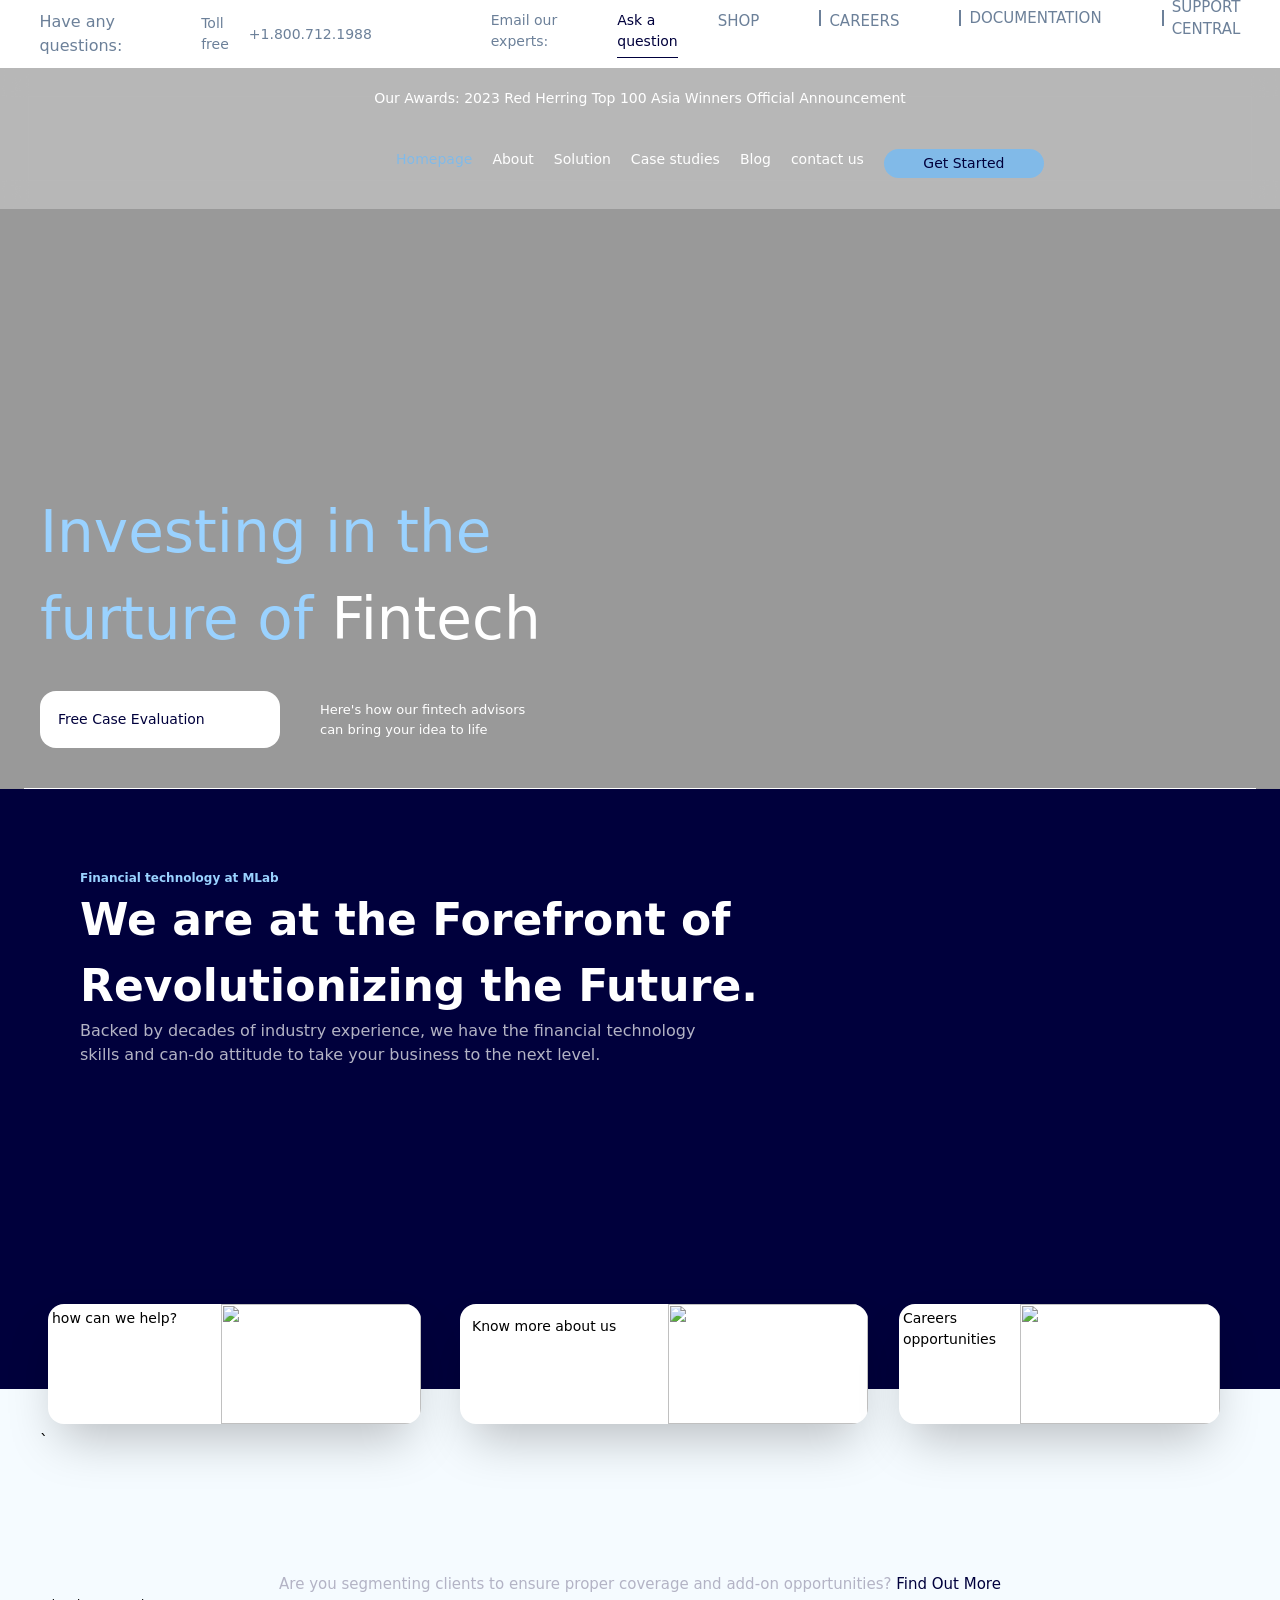
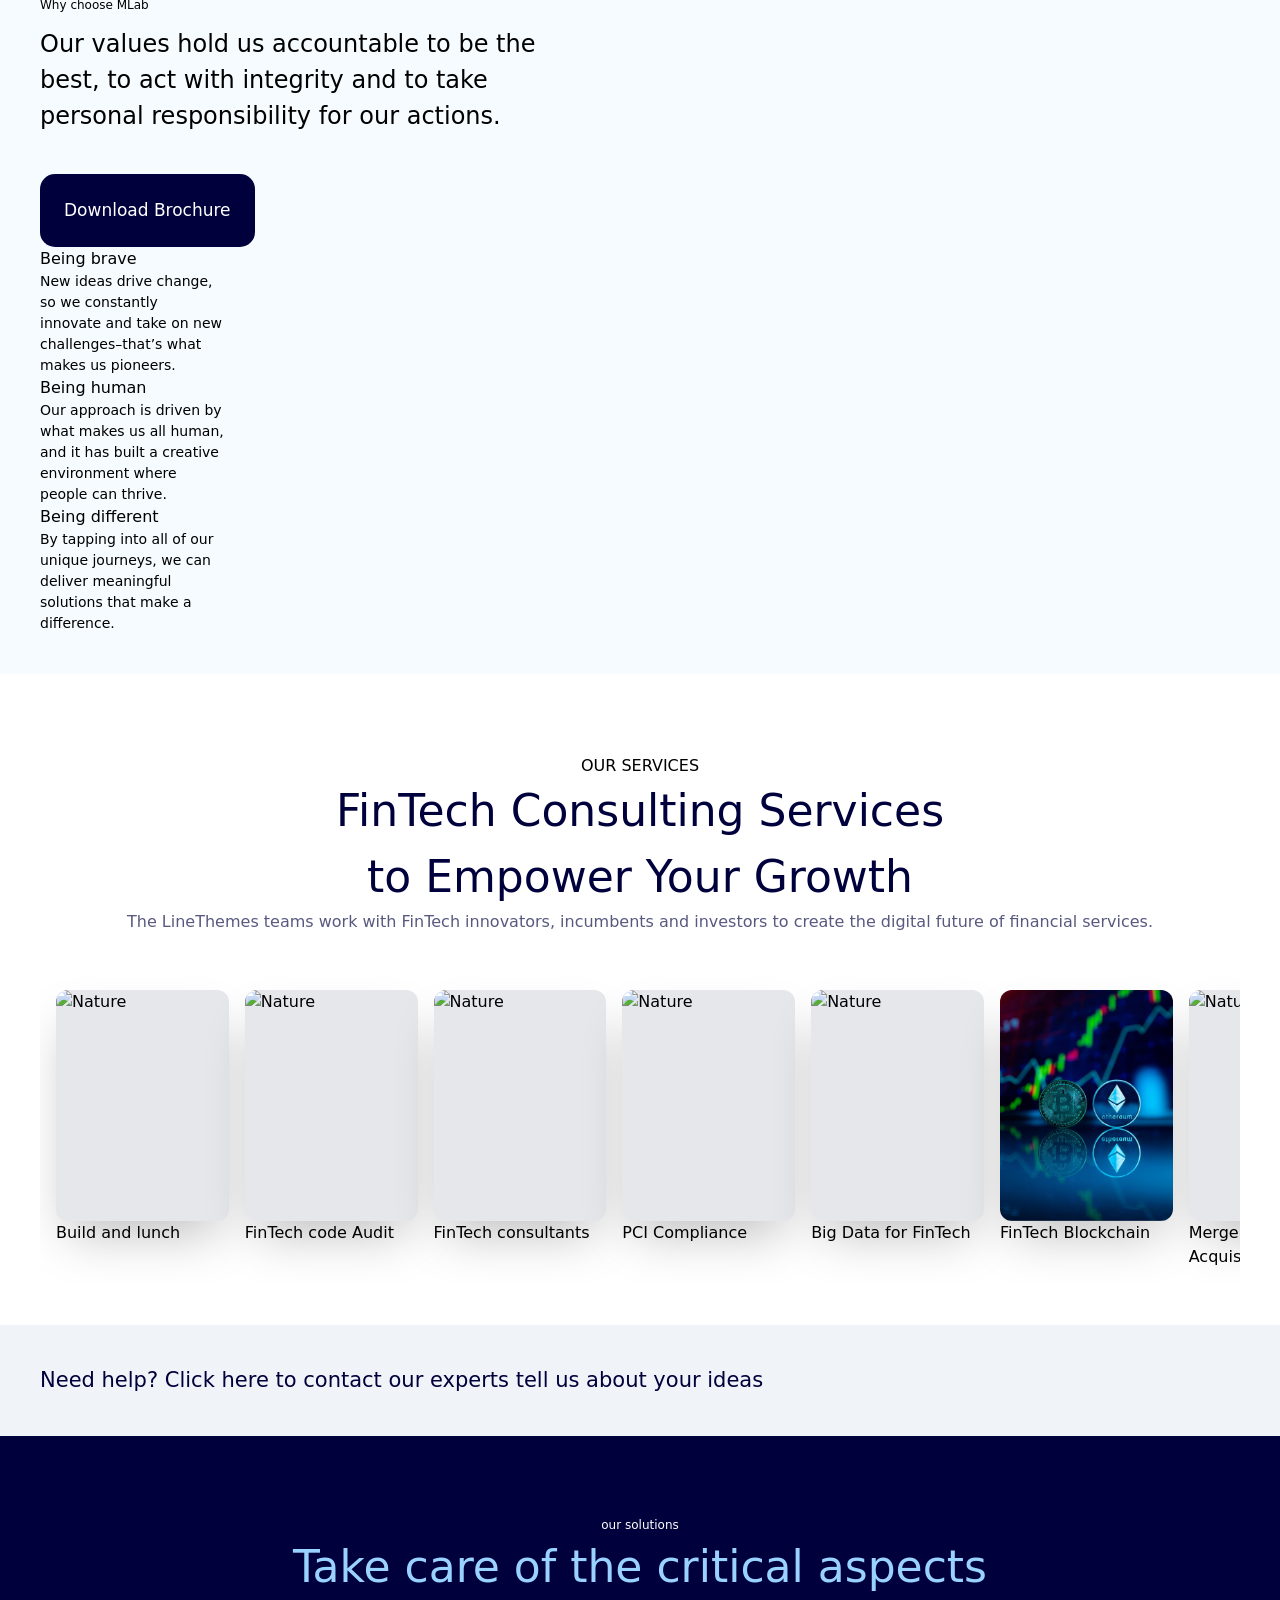
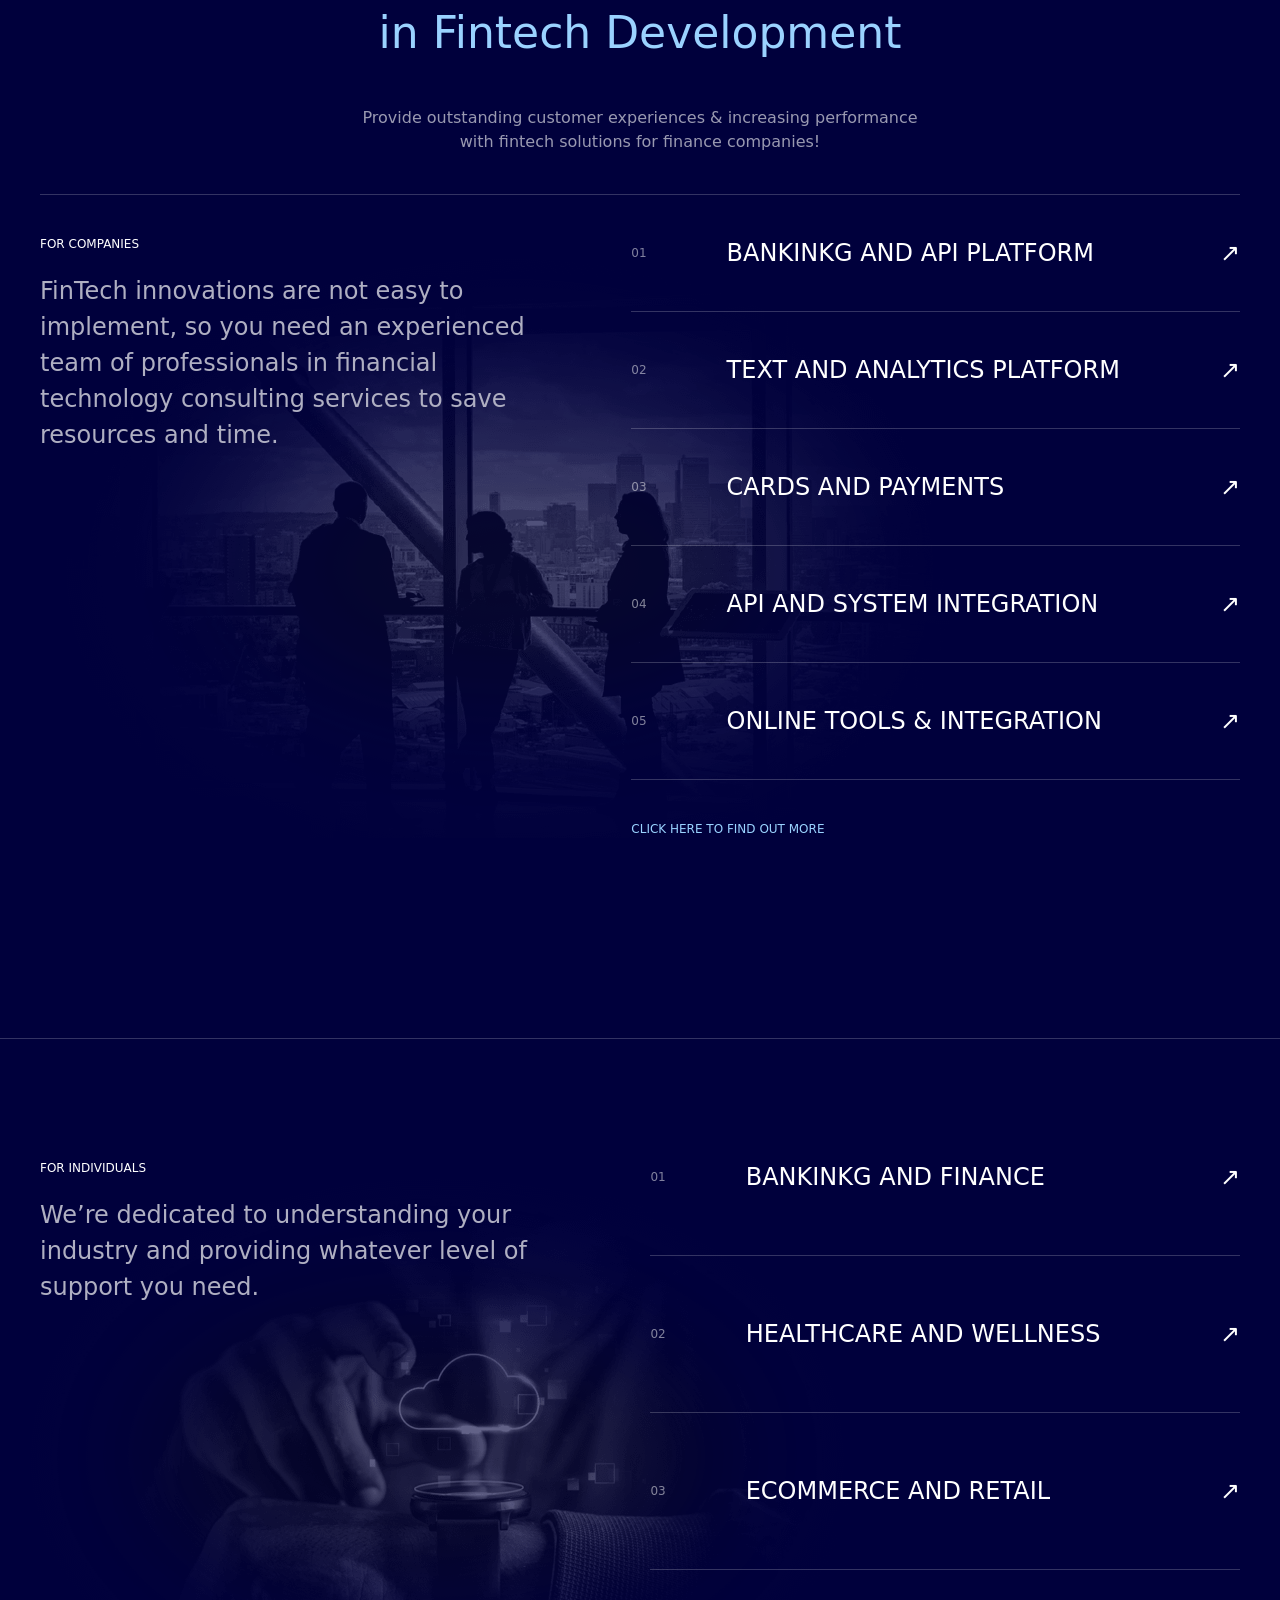
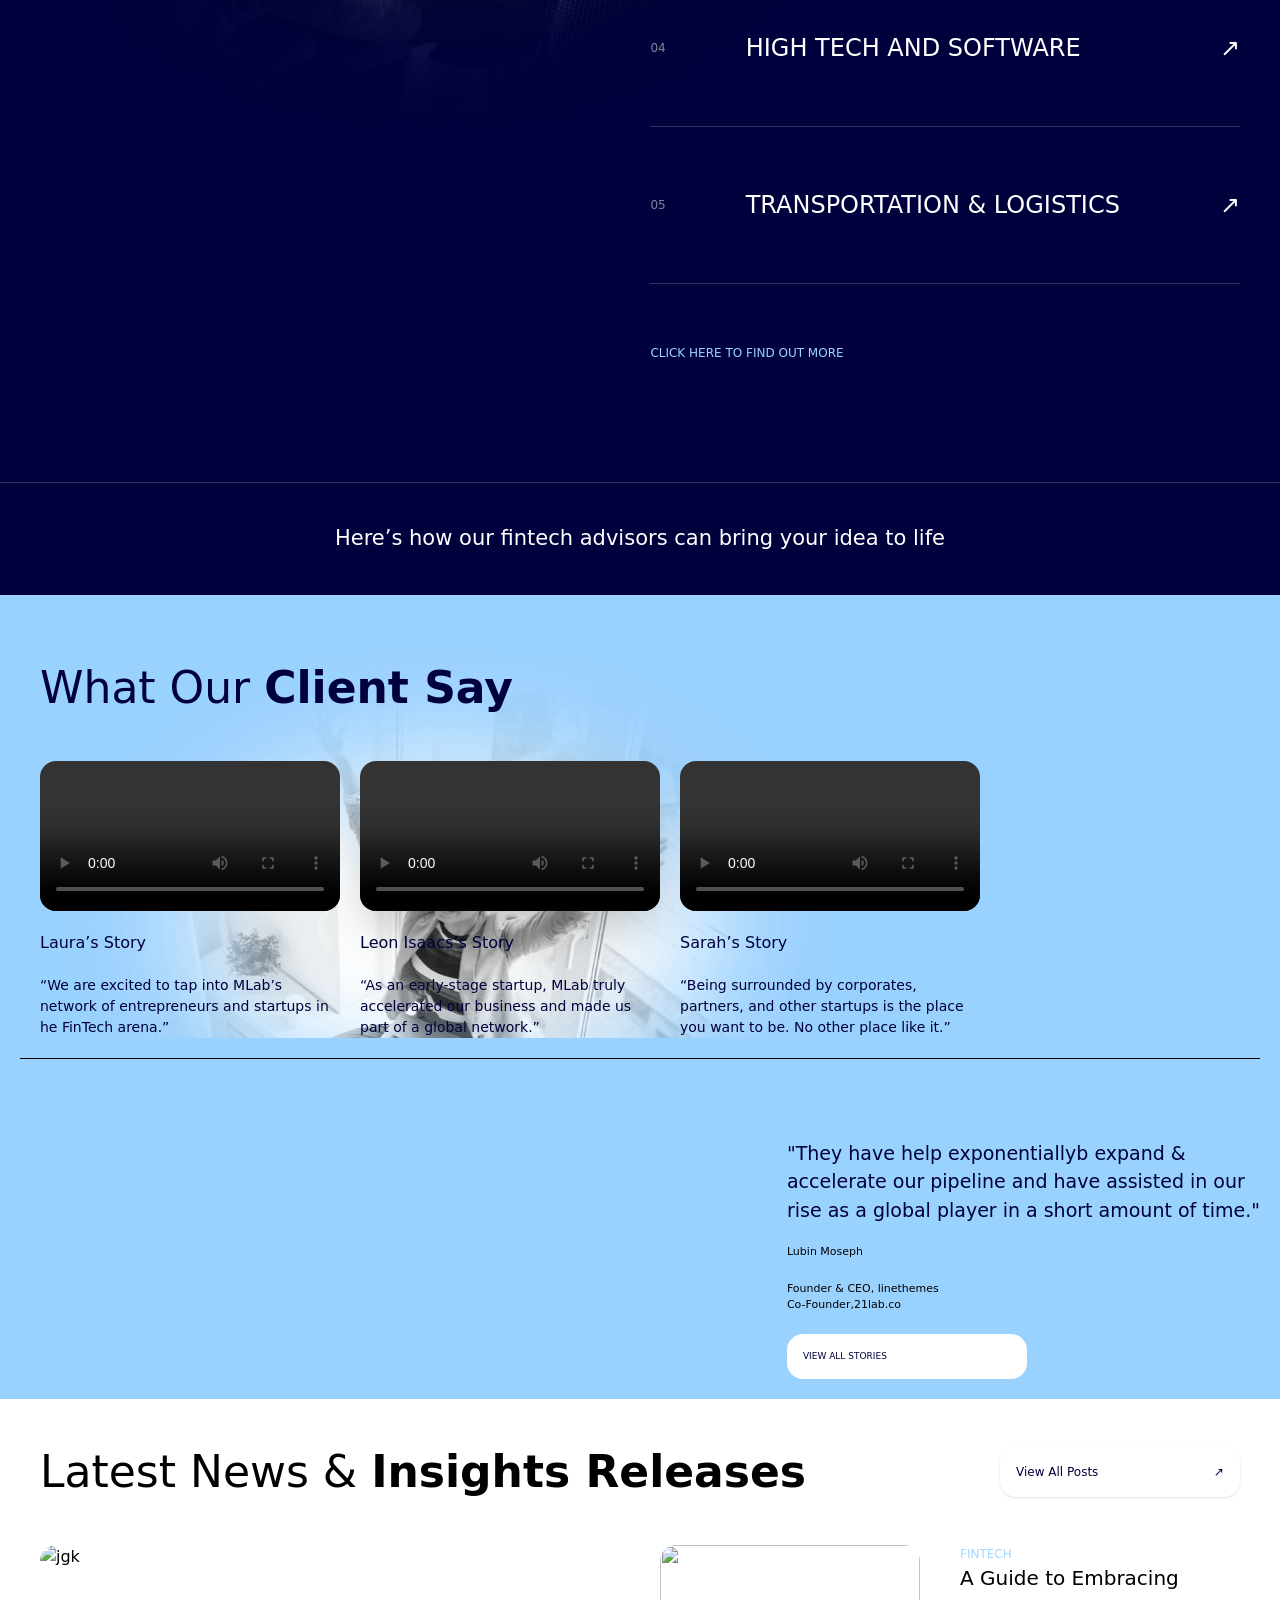
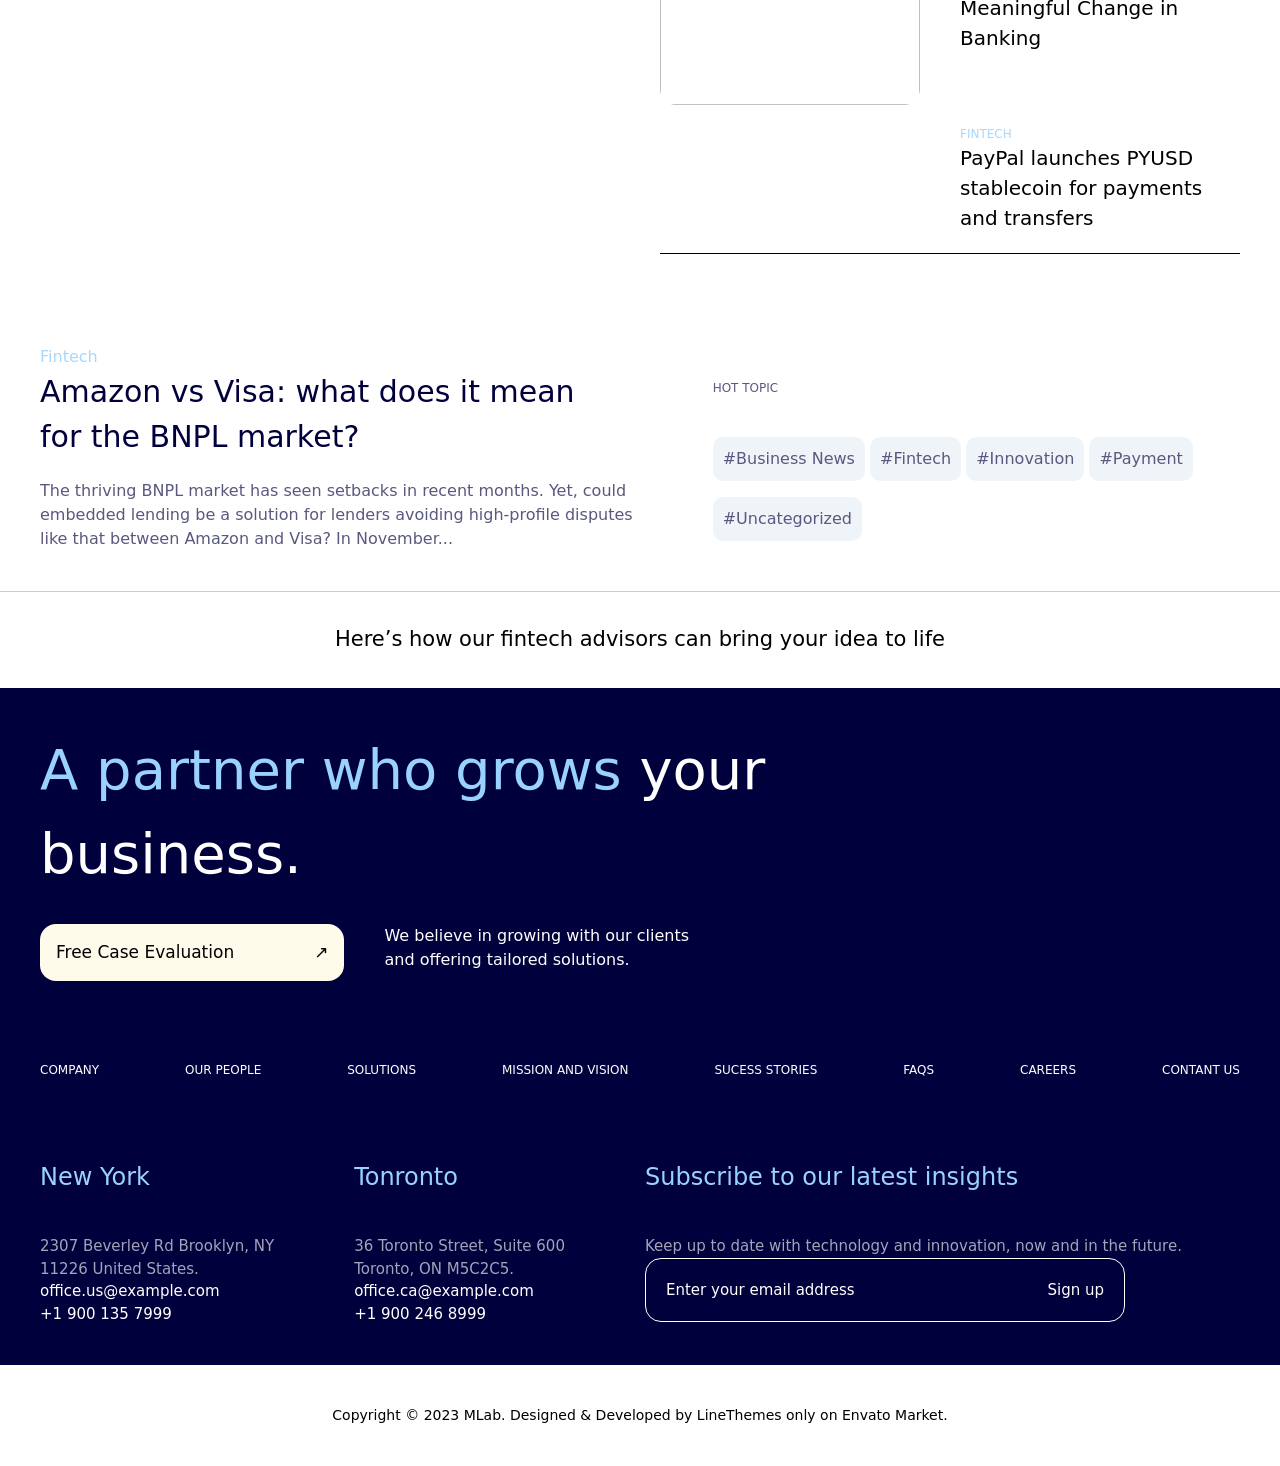
==== commit ceceeb5f: "new" ====
--- a/index.html
+++ b/index.html
@@ -8,21 +8,21 @@
     <script src="https://kit.fontawesome.com/04d567be89.js" crossorigin="anonymous"></script>
 </head>
 <body>
-    <div class="">
-        <div class="bg-white text-[#6c8099] items-center flex gap-10 p-[10px] sm:flex sm:justify-center md:flex md:justify-center lg:flex lg:justify-around">
-            <div class="md:hidden sm:hidden lg:block">Have any <br class="md:hidden sm:hidden lg:block">questions:</div>
-            <div class="flex items-center gap-5">
+    <div class="overflow-hidden">
+        <div class="bg-white text-[#6c8099] flex p-[5px] md:p-[10px] lg:p-[10px] md:flex md:justify-center lg:flex lg:justify-around">
+            <div class="md:hidden lg:block hidden">Have any <br class="md:hidden lg:block">questions:</div>
+            <div class="flex lg:flex md:flex items-center md:gap-5 lg:gap-5 gap-2">
                 <i class="fa-solid fa-phone"></i>
-                <p class="text-[14px]">Toll <br class="md:hidden sm:hidden lg:block">free</p>
-                <p class="">+1.800.712.1988</p>
+                <p class="text-[10px] md:text-[14px] lg:text-[14px]">Toll <br class="hidden md:hidden lg:block">free</p>
+                <p class="text-[10px] md:text-[14px] lg:text-[14px]">+1.800.712.1988</p>
             </div>
             <div class="flex gap-10">
                 <div class="flex gap-15 sm:gap-2 lg:gap-15">
                     <img src="" alt="">
-                    <p class="text-[14px]">Email our <br class="md:hidden lg:block">experts:</p>
-                    <p class="text-[#00003c] hover:text-[#bd20203c] border-b text-[14px]">Ask a <br class="md:hidden sm:hidden lg:block">question</p>
-                </div>
-                <div class="flex gap-20 md:hidden sm:hidden lg:block">
+                    <p class="text-[14px] hidden md:block lg:block">Email our <br class="md:hidden lg:block">experts:</p>
+                    <p class="text-[#00003c] hover:text-[#bd20203c] border-b text-[10px] md:text-[14px] lg:text-[14px]">Ask a <br class="hidden md:hidden lg:block">question</p>
+                </div>
+                <div class="flex gap-20 md:hidden sm:hidden lg:block hidden">
                     <div class="flex gap-15 text-[15px] md:hidden sm:hidden lg:block lg:flex">
                         <div>
                             <div></div>
@@ -49,16 +49,16 @@
         
         <!-- nav -->
         <div class="">
-            <div class="bg-[url('/image/modern.jpg')] bg-contain bg-no-repeat bg-cover">
+            <div class="bg-[url('/image/modern.jpg')] bg-cover bg-no-repeat md:bg-no-repeat md:bg-cover lg:bg-no-repeat lg:bg-cover">
                 <div class="inset-0 bg-black/40">
-                    <div class="bg-white/30 backdrop-blur-md p-2">
-                        <p class=" text-center text-white text-[14px] md:hidden lg:block">Our Awards: 2023 Red Herring Top 100 Asia Winners Official Announcement</p>
-                        <div class="flex justify-around items-center text-[14px]">
-                            <div class="flex items-center gap-3 text-white">
-                                <img src="/image/logo@2x.png" alt="" class="w-40">
+                    <div class="bg-white/30 backdrop-blur-md p-5 ">
+                        <p class=" text-center text-white text-[14px] hidden md:hidden lg:block">Our Awards: 2023 Red Herring Top 100 Asia Winners Official Announcement</p>
+                        <div class="flex  justify-between md:justify-around lg:justify-around items-center text-[14px]">
+                            <div class="flex text-white">
+                                <img src="/image/logo@2x.png" alt="" class="w-25 md:w-40 lg:w-40">
                                 <!-- <p class="">Financial <br>And Technolgy <br>Consulting</p> -->
                             </div>
-                            <div class="flex gap-5 text-white text-[14px] top-10 md:hidden lg:block lg:flex relative">
+                            <div class="flex gap-5 text-white text-[14px] top-10 hidden md:hidden lg:block lg:flex relative">
                                 <div class="group relative flex justify-center">
                                     <a href="/index.html" class="text-[#81bae8] h-20 flex">Homepage <i class="fa-solid fa-angle-down"></i></a>
                                     <div class="hidden group-hover:block absolute top-15">
@@ -134,24 +134,26 @@
                                 </div>
                             </div>
                             <div class="flex gap-10 items-center">
-                                <i class="fa-brands fa-facebook"></i>
-                                <i class="fa-brands fa-twitter"></i>
-                                <i class="fa-brands fa-linkedin"></i>
-                                <i class="fa-solid fa-cart-arrow-down"></i>
-                                <div class="flex gap-4 md:block lg:hidden">
+                                <div class="hidden md:block lg:block">
+                                    <i class="fa-brands fa-facebook"></i>
+                                    <i class="fa-brands fa-twitter"></i>
+                                    <i class="fa-brands fa-linkedin"></i>
+                                    <i class="fa-solid fa-cart-arrow-down"></i>
+                                </div>
+                                <div class="flex gap-1 md:block lg:hidden">
                                     <img src="kl" alt="gn">
-                                    <button type="button" class="bg-white p-2 rounded-2xl">MENU</button>
+                                    <button type="button" class="bg-white p-1 rounded-2xl text-[10px]">MENU</button>
                                 </div>
                             </div>
                         </div>
                     </div>
                     <!-- nav -->
                     <!-- Investing -->
-                    <div class="m-10 mt-70">
-                        <h2 class="text-[#9ad2ff] text-[58px]">Investing in the <br class="">furture of <span class="text-white">Fintech</span></h2>
-                        <div class="flex gap-10 items-center">
-                            <button type="button" class="bg-white hover:bg-[#81bae8] text-[#00003c] text-[14px] flex justify-between p-4.5 text-center rounded-2xl w-[15rem]">Free Case Evaluation <span><i class="fa-solid fa-upload"></i></span></button>
-                            <p class="text-white text-[13px]">Here's how our fintech advisors <br>can bring your idea to life</p>
+                    <div class="m-5 lg:m-10 md:m-10 mt-20 lg:mt-70 md:mt-70">
+                        <h2 class="text-[#9ad2ff] text-[35px] md:text-[58px] lg:text-[58px] mb-7">Investing in the <br class="">furture of <span class="text-white">Fintech</span></h2>
+                        <div class="flex gap-5 lg:gap-10 md:gap-10 items-center">
+                            <button type="button" class="bg-white hover:bg-[#81bae8] text-[#00003c] text-[14px] flex justify-between p-4.5 text-center rounded-2xl w-[13rem]  md:w-[15rem] lg:w-[15rem]">Free Case Evaluation <span><i class="fa-solid fa-upload"></i></span></button>
+                            <p class="text-white text-[9px] lg:text-[13px] md:text-[13px] hidden md:block lg:block">Here's how our fintech advisors <br class="md:block lg:block hidden">can bring your idea to life</p>
                         </div>
                     </div><hr class="ml-6 mr-6 mt-6 text-white">
                     <!-- Investing -->
@@ -159,45 +161,43 @@
             </div>
         </div>
         <!-- MLAB -->
-        <div class="bg-[#00003c] p-10 h-150">
-            <div class="m-10 text-center">
-                <P class="text-[#9ad2ff] text-[12px]">Financial technology at MLab</P>
-                <h2 class="text-[44px] font-semibold text-white">We are at the Forefront of <br>Revolutionizing the Future.</h2>
-                <p class="text-[#b3b3c5] text-[16px]">Backed by decades of industry experience, we have the financial technology <br>skills and can-do attitude to take your business to the next level.</p>
+        <div class="bg-[#00003c] p-10 h-100 md:h-150 lg:h-150">
+            <div class="m-10">
+                <P class="text-[#9ad2ff] text-[12px] font-bold">Financial technology at MLab</P>
+                <h2 class="text-[24px] md:text-[44px] lg:text-[44px] font-semibold text-white">We are at the Forefront of <br class="">Revolutionizing the Future.</h2>
+                <p class="text-[#b3b3c5] text-[10px] md:text-[16px] lg:text-[16px]">Backed by decades of industry experience, we have the financial technology <br class="lg:block md:block hidden">skills and can-do attitude to take your business to the next level.</p>
             </div>
         </div>
         <!-- MLAB -->
         <div class="bg-[#f5fbff] p-10">
             <div class="">
                 <!-- card -->
-                <div class="relative">
-                    <div class="flex justify-center mt-10 absolute items-center gap-7 bottom-30 sm:gap-4 md:gap-4 lg:gap-7 lg:bottom-0 md:bottom-30">
-                        <div class="bg-white rounded-2xl lg:h-30 flex gap-10 sm:h-80px md:h-80px lg:h-20 shadow-2xl">
+                <div class="">
+                    <div class="lg:flex md:flex lg:relative md:relative sm:gap-4 md:gap-4 lg:gap-7 lg:bottom-0 md:bottom-30">
+                        <div class="bg-white lg:left-2 lg:bottom-[5px] md:left-2 md:bottom-[5px] lg:absolute md:absolute rounded-2xl lg:h-30 lg:flex md:flex gap-10 sm:h-80px md:h-80px lg:h-20 shadow-2xl">
                             <div class="p-1 text-[14px]">how can we help?</div>
                             <img src="/image/phone.jpg" alt="" class="sm:w-[60px] sm:h-[80px] md:w-[60px] md:h-[80px] lg:h-full lg:w-50 rounded-r-2xl ">
                         </div>
-                        <div class="bg-white rounded-2xl h-30 flex justify-between gap-10 sm:h-80px md:h-80px lg:h-30 shadow-2xl">
+                        <div class="bg-white rounded-2xl lg:left-105 lg:bottom-[5px] md:left-105 md:bottom-[5px] lg:absolute md:absolute h-30 lg:flex md:flex justify-between gap-10 sm:h-80px md:h-80px lg:h-30 shadow-2xl">
                             <p class=" text-[14px] text-right p-3">Know more about us</p>
                             <img src="/image/glass.jpg" alt="" class="w-59 sm:w-[60px] sm:h-[80px] md:w-[60px] md:h-[80px] lg:h-full lg:w-50 rounded-r-2xl">
                         </div>
-                        <div class="">
-                            <div class="bg-white rounded-2xl h-30 flex justify-between gap-10 sm:h-80px md:h-80px lg:h-30 sm:gap-5 shadow-2xl">
-                                <p class="p-1 text-[14px]">Careers <br>opportunities</p>
-                                <img src="/image/workers.jpg" alt="" class="w-50 sm:w-[60px] sm:h-[80px] md:w-[60px] md:h-[80px] lg:h-full lg:w-50 rounded-r-2xl">
-                            </div>
-                        </div> 
+                        <div class="bg-white lg:right-5 lg:bottom-[5px] md:right-5 md:bottom-[5px] lg:absolute md:absolute rounded-2xl h-30 lg:flex md:flex justify-between gap-10 sm:h-80px md:h-80px lg:h-30 sm:gap-5 shadow-2xl">
+                            <p class="p-1 text-[14px]">Careers <br>opportunities</p>
+                            <img src="/image/workers.jpg" alt="" class="w-50 sm:w-[60px] sm:h-[80px] md:w-[60px] md:h-[80px] lg:h-full lg:w-50 rounded-r-2xl">
+                        </div>
                     </div>
                 </div>
                 <!-- card --> `
                 <div class="mt-30">
-                    <p class="text-[#b3b3c5] text-[15px] text-[#595980] text-center">Are you segmenting clients to ensure proper coverage and add-on opportunities? <a href="#" class="text-[#00003c]">Find Out More</a></p>
-                    <div class="flex gap-10 justify-between mt-20 md:block lg:flex">
+                    <p class="text-[#b3b3c5] text-[10px] lg:text-[15px] md:text-[15px] text-[#595980] text-center">Are you segmenting clients to ensure proper coverage and add-on opportunities? <a href="#" class="text-[#00003c]">Find Out More</a></p>
+                    <div class="flex">
                         <div class="">
                             <p class="text-[12px] mb-3">Why choose MLab</p>
-                            <div class="text-[24px]">Our values hold us accountable to be the <br class="md:hidden lg:block">best, to act with integrity and to take <br class="md:hidden lg:block">personal responsibility for our <br class="md:block lg:hidden">actions.</div>
+                            <div class="lg:text-[24px] md:text-[24px]">Our values hold us accountable to be the <br class="md:hidden lg:block">best, to act with integrity and to take <br class="md:hidden lg:block">personal responsibility for our <br class="md:block lg:hidden">actions.</div>
                             <button type="button" class="text-[17px] bg-[#00003c] hover:bg-[#9ad2ff] hover:text-[#00003c] text-white p-6 flex gap-10 rounded-[15px] mt-10 md:hidden lg:block">Download Brochure <span><i class="fa-solid fa-arrow-down"></i></span></button>
                         </div>
-                        <div class="flex gap-10 md:mt-10 lg:gap-10">
+                        </div>
                             <div class="">
                                 <p class="text-[16px]">Being brave</p>
                                 <img src="/image/sun.svg" alt="">
@@ -223,7 +223,7 @@
         <div class="m-10">
             <div class="p-10 text-center">
                 <p class="12px">OUR SERVICES</p> 
-                <p class="text-[44px] text-[#00003c] md:text-[34px] lg:text-[44px]">FinTech Consulting Services <br class="lg:block md:hidden">to  <br class="md:block lg:hidden">Empower Your Growth</p>
+                <p class="text-[22px] text-[#00003c] md:text-[34px] lg:text-[44px]">FinTech Consulting Services <br class="lg:block md:hidden hidden">to  <br class="md:block lg:hidden hidden">Empower Your Growth</p>
                 <p class="text-[16px] contain-style text-[#595980]">The LineThemes teams work with FinTech innovators, incumbents and investors to create the digital future of financial services.</p>
             </div>
             <!-- card image -->
@@ -239,14 +239,14 @@
     
                         <!-- 2. The Overlay & Text (Appears on hover) -->
                         <div class="absolute inset-0 flex items-center justify-center bg-blue-400/50 opacity-0 transition-opacity duration-500 group-hover:opacity-100">
-                            <span class="text-xl font-bold text-white text[12px]">We work with Fintech innovations to create a digital futures of financial services.</span>
+                            <span class="text-black text[8px]">We work with Fintech innovations, incumbents <br>and investors to create  <br>the digital futures of <br>financial services.</span>
                         </div>
                     </div>
                     <!-- The Text -->
                     <span>Build and lunch</span>
                 </div>
                 <div class="snap-center min-w-[172.79px]">
-                    <div class="group relative h-[230.5px]  shadow-2xl overflow-hidden rounded-xl bg-gray-200">
+                    <div class="group relative h-[230.5px] shadow-2xl overflow-hidden rounded-xl bg-gray-200">
                         <!-- 1. The Image (Zooms in but stays within the frame) -->
                         <img 
                             src="/image/Rectangle-3.jpg" 
@@ -256,7 +256,7 @@
     
                         <!-- 2. The Overlay & Text (Appears on hover) -->
                         <div class="absolute inset-0 flex items-center justify-center bg-blue-400/50 opacity-0 transition-opacity duration-500 group-hover:opacity-100">
-                            <span class="text-xl font-bold text-white">We work with FinTech innovators, incubment and investors to create the digital future of financial services.</span>
+                            <span class="text-black text[8px]">We work with Fintech innovations, incumbents <br>and investors to create  <br>the digital futures of <br>financial services.</span>
                         </div>
                     </div>
                     <!-- The Text -->
@@ -271,7 +271,7 @@
                         />
     
                         <div class="absolute inset-0 flex items-center justify-center bg-blue-400/50 opacity-0 transition-opacity duration-500 group-hover:opacity-100">
-                            <span class="text-xl font-bold text-white">We work with FinTech innovators, incubment and investors to create the digital future of financial services.</span>
+                            <span class="text-black text[8px]">We work with Fintech innovations, incumbents <br>and investors to create  <br>the digital futures of <br>financial services.</span>
                         </div>
                     </div>
                     <span>FinTech consultants</span>
@@ -287,7 +287,7 @@
     
                         <!-- 2. The Overlay & Text (Appears on hover) -->
                         <div class="absolute inset-0 flex items-center justify-center bg-blue-400/50 opacity-0 transition-opacity duration-500 group-hover:opacity-100">
-                            <span class="text-xl font-bold text-white">We work with FinTech innovators, incubment and investors to create the digital future of financial services.</span>
+                            <span class="text-black text[8px]">We work with Fintech innovations, incumbents <br>and investors to create  <br>the digital futures of <br>financial services.</span>
                         </div>
                     </div>
                     <!-- The Text -->
@@ -304,7 +304,7 @@
     
                         <!-- 2. The Overlay & Text (Appears on hover) -->
                         <div class="absolute inset-0 flex items-center justify-center bg-blue-400/50 opacity-0 transition-opacity duration-500 group-hover:opacity-100">
-                            <span class="text-xl font-bold text-white">We work with FinTech innovators, incubment and investors to create the digital future of financial services.</span>
+                            <span class="text-black text[8px]">We work with Fintech innovations, incumbents <br>and investors to create  <br>the digital futures of <br>financial services.</span>
                         </div>
                     </div>
                     <!-- The Text -->
@@ -321,7 +321,7 @@
     
                         <!-- 2. The Overlay & Text (Appears on hover) -->
                         <div class="absolute inset-0 flex items-center justify-center bg-blue-400/50 opacity-0 transition-opacity duration-500 group-hover:opacity-100">
-                            <span class="text-xl font-bold text-white">We work with FinTech innovators, incubment and investors to create the digital future of financial services.</span>
+                            <span class="text-black text[8px]">We work with Fintech innovations, incumbents <br>and investors to create  <br>the digital futures of <br>financial services.</span>
                         </div>
                     </div>
                     <!-- The Text -->
@@ -338,7 +338,7 @@
     
                         <!-- 2. The Overlay & Text (Appears on hover) -->
                         <div class="absolute inset-0 flex items-center justify-center bg-blue-400/50 opacity-0 transition-opacity duration-500 group-hover:opacity-100">
-                            <span class="text-xl font-bold text-white">We work with FinTech innovators, incubment and investors to create the digital future of financial services.</span>
+                            <span class="text-black text[8px]">We work with Fintech innovations, incumbents <br>and investors to create  <br>the digital futures of <br>financial services.</span>
                         </div>
                     </div>
                     <!-- The Text -->
--- a/src/output.css
+++ b/src/output.css
@@ -7,39 +7,22 @@
       "Segoe UI Emoji", "Segoe UI Symbol", "Noto Color Emoji";
     --font-mono: ui-monospace, SFMono-Regular, Menlo, Monaco, Consolas, "Liberation Mono",
       "Courier New", monospace;
-    --color-red-50: oklch(97.1% 0.013 17.38);
     --color-red-400: oklch(70.4% 0.191 22.216);
     --color-red-500: oklch(63.7% 0.237 25.331);
     --color-red-600: oklch(57.7% 0.245 27.325);
-    --color-red-700: oklch(50.5% 0.213 27.518);
     --color-amber-50: oklch(98.7% 0.022 95.277);
     --color-blue-400: oklch(70.7% 0.165 254.624);
-    --color-blue-600: oklch(54.6% 0.245 262.881);
-    --color-purple-500: oklch(62.7% 0.265 303.9);
-    --color-purple-600: oklch(55.8% 0.288 302.321);
-    --color-purple-900: oklch(38.1% 0.176 304.987);
-    --color-slate-100: oklch(96.8% 0.007 247.896);
     --color-gray-200: oklch(92.8% 0.006 264.531);
-    --color-gray-300: oklch(87.2% 0.01 258.338);
     --color-gray-400: oklch(70.7% 0.022 261.325);
     --color-gray-500: oklch(55.1% 0.027 264.364);
     --color-black: #000;
     --color-white: #fff;
     --spacing: 0.25rem;
-    --text-xl: 1.25rem;
-    --text-xl--line-height: calc(1.75 / 1.25);
-    --text-2xl: 1.5rem;
-    --text-2xl--line-height: calc(2 / 1.5);
-    --text-4xl: 2.25rem;
-    --text-4xl--line-height: calc(2.5 / 2.25);
-    --font-weight-medium: 500;
     --font-weight-semibold: 600;
     --font-weight-bold: 700;
     --font-weight-extrabold: 800;
-    --radius-lg: 0.5rem;
     --radius-xl: 0.75rem;
     --radius-2xl: 1rem;
-    --radius-3xl: 1.5rem;
     --blur-md: 12px;
     --default-transition-duration: 150ms;
     --default-transition-timing-function: cubic-bezier(0.4, 0, 0.2, 1);
@@ -205,9 +188,6 @@
   .inset-0 {
     inset: calc(var(--spacing) * 0);
   }
-  .top-1 {
-    top: calc(var(--spacing) * 1);
-  }
   .top-5 {
     top: calc(var(--spacing) * 5);
   }
@@ -217,42 +197,21 @@
   .top-7 {
     top: calc(var(--spacing) * 7);
   }
-  .top-9 {
-    top: calc(var(--spacing) * 9);
-  }
   .top-10 {
     top: calc(var(--spacing) * 10);
   }
   .top-15 {
     top: calc(var(--spacing) * 15);
   }
-  .bottom-0 {
-    bottom: calc(var(--spacing) * 0);
-  }
   .bottom-1 {
     bottom: calc(var(--spacing) * 1);
   }
   .bottom-2 {
     bottom: calc(var(--spacing) * 2);
   }
-  .bottom-5 {
-    bottom: calc(var(--spacing) * 5);
-  }
-  .bottom-10 {
-    bottom: calc(var(--spacing) * 10);
-  }
-  .bottom-30 {
-    bottom: calc(var(--spacing) * 30);
-  }
   .float-end {
     float: inline-end;
   }
-  .float-left {
-    float: left;
-  }
-  .float-right {
-    float: right;
-  }
   .m-5 {
     margin: calc(var(--spacing) * 5);
   }
@@ -262,12 +221,6 @@
   .m-20 {
     margin: calc(var(--spacing) * 20);
   }
-  .mt-0 {
-    margin-top: calc(var(--spacing) * 0);
-  }
-  .mt-1 {
-    margin-top: calc(var(--spacing) * 1);
-  }
   .mt-2 {
     margin-top: calc(var(--spacing) * 2);
   }
@@ -316,9 +269,6 @@
   .mt-70 {
     margin-top: calc(var(--spacing) * 70);
   }
-  .mt-100 {
-    margin-top: calc(var(--spacing) * 100);
-  }
   .mt-\[30px\] {
     margin-top: 30px;
   }
@@ -355,6 +305,9 @@
   .ml-20 {
     margin-left: calc(var(--spacing) * 20);
   }
+  .block {
+    display: block;
+  }
   .flex {
     display: flex;
   }
@@ -367,6 +320,9 @@
   .table {
     display: table;
   }
+  .h-1 {
+    height: calc(var(--spacing) * 1);
+  }
   .h-4 {
     height: calc(var(--spacing) * 4);
   }
@@ -382,9 +338,6 @@
   .h-60 {
     height: calc(var(--spacing) * 60);
   }
-  .h-64 {
-    height: calc(var(--spacing) * 64);
-  }
   .h-65 {
     height: calc(var(--spacing) * 65);
   }
@@ -400,78 +353,30 @@
   .h-90 {
     height: calc(var(--spacing) * 90);
   }
-  .h-120 {
-    height: calc(var(--spacing) * 120);
+  .h-100 {
+    height: calc(var(--spacing) * 100);
   }
   .h-150 {
     height: calc(var(--spacing) * 150);
   }
-  .h-\[1\] {
-    height: 1;
-  }
   .h-\[1px\] {
     height: 1px;
   }
-  .h-\[2\.27px\] {
-    height: 2.27px;
-  }
   .h-\[3px\] {
     height: 3px;
   }
-  .h-\[10\] {
-    height: 10;
-  }
-  .h-\[10px\] {
-    height: 10px;
-  }
   .h-\[12px\] {
     height: 12px;
   }
   .h-\[15px\] {
     height: 15px;
   }
-  .h-\[223\.5px\] {
-    height: 223.5px;
-  }
-  .h-\[229\.27px\] {
-    height: 229.27px;
-  }
   .h-\[230\.5px\] {
     height: 230.5px;
   }
-  .h-\[230px\] {
-    height: 230px;
-  }
-  .h-\[296\.27px\] {
-    height: 296.27px;
-  }
-  .h-\[396\.27px\] {
-    height: 396.27px;
-  }
-  .h-\[400px\] {
-    height: 400px;
-  }
-  .h-\[600px\] {
-    height: 600px;
-  }
-  .h-\[2230\.5px\] {
-    height: 2230.5px;
-  }
   .h-full {
     height: 100%;
   }
-  .min-h-5 {
-    min-height: calc(var(--spacing) * 5);
-  }
-  .min-h-6 {
-    min-height: calc(var(--spacing) * 6);
-  }
-  .min-h-8 {
-    min-height: calc(var(--spacing) * 8);
-  }
-  .min-h-10 {
-    min-height: calc(var(--spacing) * 10);
-  }
   .w-1 {
     width: calc(var(--spacing) * 1);
   }
@@ -490,9 +395,6 @@
   .w-25 {
     width: calc(var(--spacing) * 25);
   }
-  .w-28 {
-    width: calc(var(--spacing) * 28);
-  }
   .w-30 {
     width: calc(var(--spacing) * 30);
   }
@@ -520,21 +422,6 @@
   .w-70 {
     width: calc(var(--spacing) * 70);
   }
-  .w-80 {
-    width: calc(var(--spacing) * 80);
-  }
-  .w-84 {
-    width: calc(var(--spacing) * 84);
-  }
-  .w-85 {
-    width: calc(var(--spacing) * 85);
-  }
-  .w-86 {
-    width: calc(var(--spacing) * 86);
-  }
-  .w-90 {
-    width: calc(var(--spacing) * 90);
-  }
   .w-100 {
     width: calc(var(--spacing) * 100);
   }
@@ -565,8 +452,14 @@
   .w-\[10rem\] {
     width: 10rem;
   }
-  .w-\[13\.5px\] {
-    width: 13.5px;
+  .w-\[11rem\] {
+    width: 11rem;
+  }
+  .w-\[12rem\] {
+    width: 12rem;
+  }
+  .w-\[13rem\] {
+    width: 13rem;
   }
   .w-\[15rem\] {
     width: 15rem;
@@ -574,72 +467,12 @@
   .w-\[25rem\] {
     width: 25rem;
   }
-  .w-\[123\.5px\] {
-    width: 123.5px;
-  }
-  .w-\[183\.5px\] {
-    width: 183.5px;
-  }
-  .w-\[186\.2px\] {
-    width: 186.2px;
-  }
-  .w-\[186\.5px\] {
-    width: 186.5px;
-  }
-  .w-\[186\.27px\] {
-    width: 186.27px;
-  }
-  .w-\[223\.5\] {
-    width: 223.5;
-  }
-  .w-\[223\.5px\] {
-    width: 223.5px;
-  }
-  .w-\[223\.27px\] {
-    width: 223.27px;
-  }
-  .w-\[223\] {
-    width: 223;
-  }
-  .w-\[226\.27px\] {
-    width: 226.27px;
-  }
-  .w-\[229\.5px\] {
-    width: 229.5px;
-  }
-  .w-\[229\.27px\] {
-    width: 229.27px;
-  }
-  .w-\[286\.27px\] {
-    width: 286.27px;
-  }
-  .w-\[2236\.27px\] {
-    width: 2236.27px;
-  }
   .w-full {
     width: 100%;
   }
-  .w-min {
-    width: min-content;
-  }
-  .min-w-28 {
-    min-width: calc(var(--spacing) * 28);
-  }
-  .min-w-30 {
-    min-width: calc(var(--spacing) * 30);
-  }
   .min-w-\[172\.79px\] {
     min-width: 172.79px;
   }
-  .min-w-\[172\.px\] {
-    min-width: 172.px;
-  }
-  .min-w-\[300\] {
-    min-width: 300;
-  }
-  .min-w-\[300px\] {
-    min-width: 300px;
-  }
   .border-collapse {
     border-collapse: collapse;
   }
@@ -649,9 +482,6 @@
   .snap-x {
     scroll-snap-type: x var(--tw-scroll-snap-strictness);
   }
-  .snap-y {
-    scroll-snap-type: y var(--tw-scroll-snap-strictness);
-  }
   .snap-center {
     scroll-snap-align: center;
   }
@@ -700,15 +530,9 @@
   .gap-5 {
     gap: calc(var(--spacing) * 5);
   }
-  .gap-7 {
-    gap: calc(var(--spacing) * 7);
-  }
   .gap-10 {
     gap: calc(var(--spacing) * 10);
   }
-  .gap-14 {
-    gap: calc(var(--spacing) * 14);
-  }
   .gap-15 {
     gap: calc(var(--spacing) * 15);
   }
@@ -736,11 +560,8 @@
   .overflow-x-hidden {
     overflow-x: hidden;
   }
-  .overflow-x-scroll {
-    overflow-x: scroll;
-  }
-  .overflow-y-auto {
-    overflow-y: auto;
+  .overflow-y-scroll {
+    overflow-y: scroll;
   }
   .scroll-smooth {
     scroll-behavior: smooth;
@@ -756,9 +577,6 @@
   }
   .rounded-\[15px\] {
     border-radius: 15px;
-  }
-  .rounded-lg {
-    border-radius: var(--radius-lg);
   }
   .rounded-xl {
     border-radius: var(--radius-xl);
@@ -783,33 +601,15 @@
     border-left-style: var(--tw-border-style);
     border-left-width: 2px;
   }
-  .bg-\[\"\"\] {
-    background-color: "";
-  }
   .bg-\[\#00003c\] {
     background-color: #00003c;
   }
-  .bg-\[\#00003c\]\/50 {
-    background-color: color-mix(in oklab, #00003c 50%, transparent);
-  }
   .bg-\[\#00003c\]\/60 {
     background-color: color-mix(in oklab, #00003c 60%, transparent);
   }
-  .bg-\[\#00003c\]\/70 {
-    background-color: color-mix(in oklab, #00003c 70%, transparent);
-  }
-  .bg-\[\#3c3c78\] {
-    background-color: #3c3c78;
-  }
-  .bg-\[\#3c3c78\]\/30 {
-    background-color: color-mix(in oklab, #3c3c78 30%, transparent);
-  }
   .bg-\[\#3c3c78\]\/50 {
     background-color: color-mix(in oklab, #3c3c78 50%, transparent);
   }
-  .bg-\[\#5c5c98\] {
-    background-color: #5c5c98;
-  }
   .bg-\[\#9ad2ff\] {
     background-color: #9ad2ff;
   }
@@ -819,18 +619,9 @@
   .bg-\[\#81bae8\] {
     background-color: #81bae8;
   }
-  .bg-\[\#99d2ff\] {
-    background-color: #99d2ff;
-  }
-  .bg-\[\#14154b\] {
-    background-color: #14154b;
-  }
   .bg-\[\#14154b\]\/50 {
     background-color: color-mix(in oklab, #14154b 50%, transparent);
   }
-  .bg-\[\#14154b\]\/80 {
-    background-color: color-mix(in oklab, #14154b 80%, transparent);
-  }
   .bg-\[\#14154b\]\/90 {
     background-color: color-mix(in oklab, #14154b 90%, transparent);
   }
@@ -840,9 +631,6 @@
   .bg-\[\#EFF4FE\] {
     background-color: #EFF4FE;
   }
-  .bg-\[\#\] {
-    background-color: #;
-  }
   .bg-\[\#e0e0e7\] {
     background-color: #e0e0e7;
   }
@@ -861,131 +649,11 @@
   .bg-\[\#fdfeff\] {
     background-color: #fdfeff;
   }
-  .bg-\[\'\'\] {
-    background-color: '';
-  }
-  .bg-\[\'u\'\] {
-    background-color: 'u';
-  }
-  .bg-\[\'ur\'\] {
-    background-color: 'ur';
-  }
-  .bg-\[\'url\'\] {
-    background-color: 'url';
-  }
-  .bg-\[\'url\(\"\"\)\'\] {
-    background-color: 'url("")';
-  }
-  .bg-\[\'url\(\'\'\)\'\] {
-    background-color: 'url('')';
-  }
-  .bg-\[\'url\(\)\'\] {
-    background-color: 'url()';
-  }
-  .bg-\[bg-\[\(\'\'\)\]\] {
-    background-color: bg-[('')];
-  }
-  .bg-\[bg-\[\(\)\]\] {
-    background-color: bg-[()];
-  }
-  .bg-\[bg-\[\(url\)\]\] {
-    background-color: bg-[(url)];
-  }
-  .bg-\[bg-\[\]\] {
-    background-color: bg-[];
-  }
-  .bg-\[bg-\[url\(\"\"\)\]\] {
-    background-color: bg-[url("")];
-  }
-  .bg-\[bg-\[url\(\'\'\)\]\] {
-    background-color: bg-[url('')];
-  }
-  .bg-\[bg-\[url\(\'\/image\/bg-12\.jpg\'\)\]\] {
-    background-color: bg-[url('/image/bg-12.jpg')];
-  }
-  .bg-\[bg-\[url\(\'\/imagebg-12\.jpg\'\)\]\] {
-    background-color: bg-[url('/imagebg-12.jpg')];
-  }
-  .bg-\[bg-\[url\(\'bg\'\)\]\] {
-    background-color: bg-[url('bg')];
-  }
-  .bg-\[bg-\[url\(\'bg-12\'\)\]\] {
-    background-color: bg-[url('bg-12')];
-  }
-  .bg-\[bg-\[url\(\'bg-12\.jpg\'\)\]\] {
-    background-color: bg-[url('bg-12.jpg')];
-  }
-  .bg-\[bg-\[url\(\)\]\] {
-    background-color: bg-[url()];
-  }
-  .bg-\[bg-\[url\]\] {
-    background-color: bg-[url];
-  }
-  .bg-\[bg-\] {
-    background-color: bg-;
-  }
-  .bg-\[black\]\/30 {
-    background-color: color-mix(in oklab, black 30%, transparent);
-  }
-  .bg-\[url-\(\'\'\)\] {
-    background-color: url-('');
-  }
-  .bg-\[url-\(\'\/image\/modern\.jpg\'\)\] {
-    background-color: url-('/image/modern.jpg');
-  }
-  .bg-\[url-\(\)\] {
-    background-color: url-();
-  }
-  .bg-\[url-\] {
-    background-color: url-;
-  }
-  .bg-\[url\[\'\'\]\] {
-    background-color: url[''];
-  }
-  .bg-\[url\[\'\/image\'\]\] {
-    background-color: url['/image'];
-  }
-  .bg-\[url\[\'\/image\/\'\]\] {
-    background-color: url['/image/'];
-  }
-  .bg-\[url\[\'\/image\/mad\'\]\] {
-    background-color: url['/image/mad'];
-  }
-  .bg-\[url\[\'\/image\/moder\'\]\] {
-    background-color: url['/image/moder'];
-  }
-  .bg-\[url\[\'\/image\/modern\'\]\] {
-    background-color: url['/image/modern'];
-  }
-  .bg-\[url\[\'\/image\/modern\.\'\]\] {
-    background-color: url['/image/modern.'];
-  }
-  .bg-\[url\[\'\/image\/modern\.jpg\'\]\] {
-    background-color: url['/image/modern.jpg'];
-  }
-  .bg-\[url\[\'\/image\/modern\.l\'\]\] {
-    background-color: url['/image/modern.l'];
-  }
-  .bg-\[url\] {
-    background-color: url;
-  }
   .bg-amber-50 {
     background-color: var(--color-amber-50);
   }
   .bg-black {
     background-color: var(--color-black);
-  }
-  .bg-black\/4 {
-    background-color: color-mix(in srgb, #000 4%, transparent);
-    @supports (color: color-mix(in lab, red, red)) {
-      background-color: color-mix(in oklab, var(--color-black) 4%, transparent);
-    }
-  }
-  .bg-black\/30 {
-    background-color: color-mix(in srgb, #000 30%, transparent);
-    @supports (color: color-mix(in lab, red, red)) {
-      background-color: color-mix(in oklab, var(--color-black) 30%, transparent);
-    }
   }
   .bg-black\/40 {
     background-color: color-mix(in srgb, #000 40%, transparent);
@@ -993,12 +661,6 @@
       background-color: color-mix(in oklab, var(--color-black) 40%, transparent);
     }
   }
-  .bg-black\/50 {
-    background-color: color-mix(in srgb, #000 50%, transparent);
-    @supports (color: color-mix(in lab, red, red)) {
-      background-color: color-mix(in oklab, var(--color-black) 50%, transparent);
-    }
-  }
   .bg-blue-400 {
     background-color: var(--color-blue-400);
   }
@@ -1014,9 +676,6 @@
   .bg-gray-500 {
     background-color: var(--color-gray-500);
   }
-  .bg-red-400 {
-    background-color: var(--color-red-400);
-  }
   .bg-white {
     background-color: var(--color-white);
   }
@@ -1026,108 +685,21 @@
       background-color: color-mix(in oklab, var(--color-white) 30%, transparent);
     }
   }
-  .bg-\[url\(\"\"\)\] {
-    background-image: url("");
-  }
-  .bg-\[url\(\'\'\)\] {
-    background-image: url('');
-  }
-  .bg-\[url\(\'\/\'\)\] {
-    background-image: url('/');
-  }
-  .bg-\[url\(\'\/image\'\)\] {
-    background-image: url('/image');
-  }
-  .bg-\[url\(\'\/image\/\'\)\] {
-    background-image: url('/image/');
-  }
-  .bg-\[url\(\'\/image\/\.jpg\'\)\] {
-    background-image: url('/image/.jpg');
-  }
-  .bg-\[url\(\'\/image\/b\.12\.jpg\'\)\] {
-    background-image: url('/image/b.12.jpg');
-  }
-  .bg-\[url\(\'\/image\/b\.jpg\'\)\] {
-    background-image: url('/image/b.jpg');
-  }
-  .bg-\[url\(\'\/image\/b12\.jpg\'\)\] {
-    background-image: url('/image/b12.jpg');
-  }
-  .bg-\[url\(\'\/image\/bg\'\)\] {
-    background-image: url('/image/bg');
-  }
-  .bg-\[url\(\'\/image\/bg-1\'\)\] {
-    background-image: url('/image/bg-1');
-  }
   .bg-\[url\(\'\/image\/bg-1\.png\'\)\] {
     background-image: url('/image/bg-1.png');
   }
   .bg-\[url\(\'\/image\/bg-2\.png\'\)\] {
     background-image: url('/image/bg-2.png');
   }
-  .bg-\[url\(\'\/image\/bg-3\'\)\] {
-    background-image: url('/image/bg-3');
-  }
   .bg-\[url\(\'\/image\/bg-3\.png\'\)\] {
     background-image: url('/image/bg-3.png');
   }
-  .bg-\[url\(\'\/image\/bg\.jpg\'\)\] {
-    background-image: url('/image/bg.jpg');
-  }
-  .bg-\[url\(\'\/image\/bg1\.png\'\)\] {
-    background-image: url('/image/bg1.png');
-  }
   .bg-\[url\(\'\/image\/bg12\.jpg\'\)\] {
     background-image: url('/image/bg12.jpg');
   }
-  .bg-\[url\(\'\/image\/bg21\.png\'\)\] {
-    background-image: url('/image/bg21.png');
-  }
-  .bg-\[url\(\'\/image\/coding\.png\'\)\] {
-    background-image: url('/image/coding.png');
-  }
-  .bg-\[url\(\'\/image\/mo\'\)\] {
-    background-image: url('/image/mo');
-  }
-  .bg-\[url\(\'\/image\/modern\'\)\] {
-    background-image: url('/image/modern');
-  }
-  .bg-\[url\(\'\/image\/modern\.\'\)\] {
-    background-image: url('/image/modern.');
-  }
-  .bg-\[url\(\'\/image\/modern\.j\'\)\] {
-    background-image: url('/image/modern.j');
-  }
   .bg-\[url\(\'\/image\/modern\.jpg\'\)\] {
     background-image: url('/image/modern.jpg');
   }
-  .bg-\[url\(\'\/image\\bg12\.jpg\'\)\] {
-    background-image: url('/image\bg12.jpg');
-  }
-  .bg-\[url\(\'C\:\\Users\\Homepc\\Desktop\\taill\\image\\bg12\.jpg\'\)\] {
-    background-image: url('C:\Users\Homepc\Desktop\taill\image\bg12.jpg');
-  }
-  .bg-\[url\(\'\\image\\bg12\.jpg\'\)\] {
-    background-image: url('\image\bg12.jpg');
-  }
-  .bg-\[url\(\'bg\'\)\] {
-    background-image: url('bg');
-  }
-  .bg-\[url\(\'bg-\'\)\] {
-    background-image: url('bg-');
-  }
-  .bg-\[url\(\'bg-12\'\)\] {
-    background-image: url('bg-12');
-  }
-  .bg-\[url\(\'bg-12\.j\'\)\] {
-    background-image: url('bg-12.j');
-  }
-  .bg-\[url\(\'bg-12\.jpg\'\)\] {
-    background-image: url('bg-12.jpg');
-  }
-  .bg-\[url\(\)\] {
-    background-image: url();
-  }
   .bg-contain {
     background-size: contain;
   }
@@ -1137,9 +709,6 @@
   .bg-no-repeat {
     background-repeat: no-repeat;
   }
-  .object-contain {
-    object-fit: contain;
-  }
   .object-cover {
     object-fit: cover;
   }
@@ -1149,6 +718,9 @@
   .p-2 {
     padding: calc(var(--spacing) * 2);
   }
+  .p-2\.5 {
+    padding: calc(var(--spacing) * 2.5);
+  }
   .p-3 {
     padding: calc(var(--spacing) * 3);
   }
@@ -1170,6 +742,9 @@
   .p-10 {
     padding: calc(var(--spacing) * 10);
   }
+  .p-\[5px\] {
+    padding: 5px;
+  }
   .p-\[10px\] {
     padding: 10px;
   }
@@ -1179,44 +754,30 @@
   .pr-10 {
     padding-right: calc(var(--spacing) * 10);
   }
-  .pr-20 {
-    padding-right: calc(var(--spacing) * 20);
-  }
   .pl-2 {
     padding-left: calc(var(--spacing) * 2);
   }
   .pl-10 {
     padding-left: calc(var(--spacing) * 10);
   }
-  .pl-20 {
-    padding-left: calc(var(--spacing) * 20);
-  }
   .text-center {
     text-align: center;
   }
   .text-right {
     text-align: right;
   }
-  .text-2xl {
-    font-size: var(--text-2xl);
-    line-height: var(--tw-leading, var(--text-2xl--line-height));
-  }
-  .text-xl {
-    font-size: var(--text-xl);
-    line-height: var(--tw-leading, var(--text-xl--line-height));
-  }
   .text-\[9px\] {
     font-size: 9px;
   }
+  .text-\[10px\] {
+    font-size: 10px;
+  }
   .text-\[11px\] {
     font-size: 11px;
   }
   .text-\[12px\] {
     font-size: 12px;
   }
-  .text-\[13\.6px\] {
-    font-size: 13.6px;
-  }
   .text-\[13px\] {
     font-size: 13px;
   }
@@ -1250,8 +811,14 @@
   .text-\[24px\] {
     font-size: 24px;
   }
+  .text-\[29px\] {
+    font-size: 29px;
+  }
   .text-\[30px\] {
     font-size: 30px;
+  }
+  .text-\[35px\] {
+    font-size: 35px;
   }
   .text-\[40px\] {
     font-size: 40px;
@@ -1306,6 +873,10 @@
     --tw-leading: 20px;
     line-height: 20px;
   }
+  .font-\[700px\] {
+    --tw-font-weight: 700px;
+    font-weight: 700px;
+  }
   .font-bold {
     --tw-font-weight: var(--font-weight-bold);
     font-weight: var(--font-weight-bold);
@@ -1314,10 +885,6 @@
     --tw-font-weight: var(--font-weight-extrabold);
     font-weight: var(--font-weight-extrabold);
   }
-  .font-medium {
-    --tw-font-weight: var(--font-weight-medium);
-    font-weight: var(--font-weight-medium);
-  }
   .font-semibold {
     --tw-font-weight: var(--font-weight-semibold);
     font-weight: var(--font-weight-semibold);
@@ -1409,29 +976,23 @@
   .text-\[\#ffffff80\] {
     color: #ffffff80;
   }
-  .text-\[\#ffffffa8\] {
-    color: #ffffffa8;
-  }
   .text-\[white\] {
     color: white;
   }
-  .text-gray-300 {
-    color: var(--color-gray-300);
+  .text-black {
+    color: var(--color-black);
   }
   .text-gray-400 {
     color: var(--color-gray-400);
   }
-  .text-red-50 {
-    color: var(--color-red-50);
+  .text-red-400 {
+    color: var(--color-red-400);
   }
   .text-red-500 {
     color: var(--color-red-500);
   }
   .text-red-600 {
     color: var(--color-red-600);
-  }
-  .text-red-700 {
-    color: var(--color-red-700);
   }
   .text-white {
     color: var(--color-white);
@@ -1567,44 +1128,10 @@
       }
     }
   }
-  .hover\:bg-\[\#080838\] {
-    &:hover {
-      @media (hover: hover) {
-        background-color: #080838;
-      }
-    }
-  }
-  .hover\:bg-\[\#080838\]\/50 {
-    &:hover {
-      @media (hover: hover) {
-        background-color: color-mix(in oklab, #080838 50%, transparent);
-      }
-    }
-  }
   .hover\:bg-\[\#080838\]\/70 {
     &:hover {
       @media (hover: hover) {
         background-color: color-mix(in oklab, #080838 70%, transparent);
-      }
-    }
-  }
-  .hover\:bg-blue-400\/40 {
-    &:hover {
-      @media (hover: hover) {
-        background-color: color-mix(in srgb, oklch(70.7% 0.165 254.624) 40%, transparent);
-        @supports (color: color-mix(in lab, red, red)) {
-          background-color: color-mix(in oklab, var(--color-blue-400) 40%, transparent);
-        }
-      }
-    }
-  }
-  .hover\:bg-blue-400\/50 {
-    &:hover {
-      @media (hover: hover) {
-        background-color: color-mix(in srgb, oklch(70.7% 0.165 254.624) 50%, transparent);
-        @supports (color: color-mix(in lab, red, red)) {
-          background-color: color-mix(in oklab, var(--color-blue-400) 50%, transparent);
-        }
       }
     }
   }
@@ -1719,11 +1246,46 @@
       gap: calc(var(--spacing) * 5);
     }
   }
+  .md\:absolute {
+    @media (width >= 48rem) {
+      position: absolute;
+    }
+  }
+  .md\:relative {
+    @media (width >= 48rem) {
+      position: relative;
+    }
+  }
+  .md\:right-5 {
+    @media (width >= 48rem) {
+      right: calc(var(--spacing) * 5);
+    }
+  }
   .md\:bottom-30 {
     @media (width >= 48rem) {
       bottom: calc(var(--spacing) * 30);
     }
   }
+  .md\:bottom-\[5px\] {
+    @media (width >= 48rem) {
+      bottom: 5px;
+    }
+  }
+  .md\:left-2 {
+    @media (width >= 48rem) {
+      left: calc(var(--spacing) * 2);
+    }
+  }
+  .md\:left-105 {
+    @media (width >= 48rem) {
+      left: calc(var(--spacing) * 105);
+    }
+  }
+  .md\:m-10 {
+    @media (width >= 48rem) {
+      margin: calc(var(--spacing) * 10);
+    }
+  }
   .md\:mt-10 {
     @media (width >= 48rem) {
       margin-top: calc(var(--spacing) * 10);
@@ -1739,6 +1301,11 @@
       margin-top: calc(var(--spacing) * 30);
     }
   }
+  .md\:mt-70 {
+    @media (width >= 48rem) {
+      margin-top: calc(var(--spacing) * 70);
+    }
+  }
   .md\:block {
     @media (width >= 48rem) {
       display: block;
@@ -1749,261 +1316,431 @@
       display: flex;
     }
   }
-  .md\:grid {
-    @media (width >= 48rem) {
+  .md\:hidden {
+    @media (width >= 48rem) {
+      display: none;
+    }
+  }
+  .md\:h-0 {
+    @media (width >= 48rem) {
+      height: calc(var(--spacing) * 0);
+    }
+  }
+  .md\:h-40 {
+    @media (width >= 48rem) {
+      height: calc(var(--spacing) * 40);
+    }
+  }
+  .md\:h-42 {
+    @media (width >= 48rem) {
+      height: calc(var(--spacing) * 42);
+    }
+  }
+  .md\:h-80 {
+    @media (width >= 48rem) {
+      height: calc(var(--spacing) * 80);
+    }
+  }
+  .md\:h-150 {
+    @media (width >= 48rem) {
+      height: calc(var(--spacing) * 150);
+    }
+  }
+  .md\:h-\[80px\] {
+    @media (width >= 48rem) {
+      height: 80px;
+    }
+  }
+  .md\:w-40 {
+    @media (width >= 48rem) {
+      width: calc(var(--spacing) * 40);
+    }
+  }
+  .md\:w-80 {
+    @media (width >= 48rem) {
+      width: calc(var(--spacing) * 80);
+    }
+  }
+  .md\:w-90 {
+    @media (width >= 48rem) {
+      width: calc(var(--spacing) * 90);
+    }
+  }
+  .md\:w-\[15rem\] {
+    @media (width >= 48rem) {
+      width: 15rem;
+    }
+  }
+  .md\:w-\[60px\] {
+    @media (width >= 48rem) {
+      width: 60px;
+    }
+  }
+  .md\:grid-cols-2 {
+    @media (width >= 48rem) {
+      grid-template-columns: repeat(2, minmax(0, 1fr));
+    }
+  }
+  .md\:grid-cols-3 {
+    @media (width >= 48rem) {
+      grid-template-columns: repeat(3, minmax(0, 1fr));
+    }
+  }
+  .md\:justify-around {
+    @media (width >= 48rem) {
+      justify-content: space-around;
+    }
+  }
+  .md\:justify-center {
+    @media (width >= 48rem) {
+      justify-content: center;
+    }
+  }
+  .md\:gap-4 {
+    @media (width >= 48rem) {
+      gap: calc(var(--spacing) * 4);
+    }
+  }
+  .md\:gap-5 {
+    @media (width >= 48rem) {
+      gap: calc(var(--spacing) * 5);
+    }
+  }
+  .md\:gap-10 {
+    @media (width >= 48rem) {
+      gap: calc(var(--spacing) * 10);
+    }
+  }
+  .md\:bg-cover {
+    @media (width >= 48rem) {
+      background-size: cover;
+    }
+  }
+  .md\:bg-no-repeat {
+    @media (width >= 48rem) {
+      background-repeat: no-repeat;
+    }
+  }
+  .md\:p-5 {
+    @media (width >= 48rem) {
+      padding: calc(var(--spacing) * 5);
+    }
+  }
+  .md\:p-\[10px\] {
+    @media (width >= 48rem) {
+      padding: 10px;
+    }
+  }
+  .md\:text-\[12px\] {
+    @media (width >= 48rem) {
+      font-size: 12px;
+    }
+  }
+  .md\:text-\[13px\] {
+    @media (width >= 48rem) {
+      font-size: 13px;
+    }
+  }
+  .md\:text-\[14px\] {
+    @media (width >= 48rem) {
+      font-size: 14px;
+    }
+  }
+  .md\:text-\[15px\] {
+    @media (width >= 48rem) {
+      font-size: 15px;
+    }
+  }
+  .md\:text-\[16px\] {
+    @media (width >= 48rem) {
+      font-size: 16px;
+    }
+  }
+  .md\:text-\[18px\] {
+    @media (width >= 48rem) {
+      font-size: 18px;
+    }
+  }
+  .md\:text-\[24px\] {
+    @media (width >= 48rem) {
+      font-size: 24px;
+    }
+  }
+  .md\:text-\[30px\] {
+    @media (width >= 48rem) {
+      font-size: 30px;
+    }
+  }
+  .md\:text-\[34px\] {
+    @media (width >= 48rem) {
+      font-size: 34px;
+    }
+  }
+  .md\:text-\[36px\] {
+    @media (width >= 48rem) {
+      font-size: 36px;
+    }
+  }
+  .md\:text-\[44px\] {
+    @media (width >= 48rem) {
+      font-size: 44px;
+    }
+  }
+  .md\:text-\[50px\] {
+    @media (width >= 48rem) {
+      font-size: 50px;
+    }
+  }
+  .md\:text-\[58px\] {
+    @media (width >= 48rem) {
+      font-size: 58px;
+    }
+  }
+  .md\:text-\[60px\] {
+    @media (width >= 48rem) {
+      font-size: 60px;
+    }
+  }
+  .lg\:absolute {
+    @media (width >= 64rem) {
+      position: absolute;
+    }
+  }
+  .lg\:relative {
+    @media (width >= 64rem) {
+      position: relative;
+    }
+  }
+  .lg\:right-5 {
+    @media (width >= 64rem) {
+      right: calc(var(--spacing) * 5);
+    }
+  }
+  .lg\:bottom-0 {
+    @media (width >= 64rem) {
+      bottom: calc(var(--spacing) * 0);
+    }
+  }
+  .lg\:bottom-\[5px\] {
+    @media (width >= 64rem) {
+      bottom: 5px;
+    }
+  }
+  .lg\:left-2 {
+    @media (width >= 64rem) {
+      left: calc(var(--spacing) * 2);
+    }
+  }
+  .lg\:left-105 {
+    @media (width >= 64rem) {
+      left: calc(var(--spacing) * 105);
+    }
+  }
+  .lg\:m-10 {
+    @media (width >= 64rem) {
+      margin: calc(var(--spacing) * 10);
+    }
+  }
+  .lg\:mt-0 {
+    @media (width >= 64rem) {
+      margin-top: calc(var(--spacing) * 0);
+    }
+  }
+  .lg\:mt-70 {
+    @media (width >= 64rem) {
+      margin-top: calc(var(--spacing) * 70);
+    }
+  }
+  .lg\:block {
+    @media (width >= 64rem) {
+      display: block;
+    }
+  }
+  .lg\:flex {
+    @media (width >= 64rem) {
+      display: flex;
+    }
+  }
+  .lg\:grid {
+    @media (width >= 64rem) {
       display: grid;
     }
   }
-  .md\:hidden {
-    @media (width >= 48rem) {
+  .lg\:hidden {
+    @media (width >= 64rem) {
       display: none;
     }
   }
-  .md\:h-0 {
-    @media (width >= 48rem) {
-      height: calc(var(--spacing) * 0);
-    }
-  }
-  .md\:h-40 {
-    @media (width >= 48rem) {
-      height: calc(var(--spacing) * 40);
-    }
-  }
-  .md\:h-42 {
-    @media (width >= 48rem) {
-      height: calc(var(--spacing) * 42);
-    }
-  }
-  .md\:h-80 {
-    @media (width >= 48rem) {
+  .lg\:h-20 {
+    @media (width >= 64rem) {
+      height: calc(var(--spacing) * 20);
+    }
+  }
+  .lg\:h-30 {
+    @media (width >= 64rem) {
+      height: calc(var(--spacing) * 30);
+    }
+  }
+  .lg\:h-80 {
+    @media (width >= 64rem) {
       height: calc(var(--spacing) * 80);
     }
   }
-  .md\:h-90 {
-    @media (width >= 48rem) {
-      height: calc(var(--spacing) * 90);
-    }
-  }
-  .md\:h-\[80px\] {
-    @media (width >= 48rem) {
-      height: 80px;
-    }
-  }
-  .md\:w-80 {
-    @media (width >= 48rem) {
-      width: calc(var(--spacing) * 80);
-    }
-  }
-  .md\:w-90 {
-    @media (width >= 48rem) {
-      width: calc(var(--spacing) * 90);
-    }
-  }
-  .md\:w-\[60px\] {
-    @media (width >= 48rem) {
-      width: 60px;
-    }
-  }
-  .md\:min-w-\[500px\] {
-    @media (width >= 48rem) {
-      min-width: 500px;
-    }
-  }
-  .md\:grid-cols-2 {
-    @media (width >= 48rem) {
-      grid-template-columns: repeat(2, minmax(0, 1fr));
-    }
-  }
-  .md\:grid-cols-3 {
-    @media (width >= 48rem) {
+  .lg\:h-150 {
+    @media (width >= 64rem) {
+      height: calc(var(--spacing) * 150);
+    }
+  }
+  .lg\:h-full {
+    @media (width >= 64rem) {
+      height: 100%;
+    }
+  }
+  .lg\:w-40 {
+    @media (width >= 64rem) {
+      width: calc(var(--spacing) * 40);
+    }
+  }
+  .lg\:w-50 {
+    @media (width >= 64rem) {
+      width: calc(var(--spacing) * 50);
+    }
+  }
+  .lg\:w-65 {
+    @media (width >= 64rem) {
+      width: calc(var(--spacing) * 65);
+    }
+  }
+  .lg\:w-300 {
+    @media (width >= 64rem) {
+      width: calc(var(--spacing) * 300);
+    }
+  }
+  .lg\:w-\[15rem\] {
+    @media (width >= 64rem) {
+      width: 15rem;
+    }
+  }
+  .lg\:grid-cols-3 {
+    @media (width >= 64rem) {
       grid-template-columns: repeat(3, minmax(0, 1fr));
     }
   }
-  .md\:justify-center {
-    @media (width >= 48rem) {
-      justify-content: center;
-    }
-  }
-  .md\:gap-4 {
-    @media (width >= 48rem) {
-      gap: calc(var(--spacing) * 4);
-    }
-  }
-  .md\:text-\[12px\] {
-    @media (width >= 48rem) {
-      font-size: 12px;
-    }
-  }
-  .md\:text-\[18px\] {
-    @media (width >= 48rem) {
-      font-size: 18px;
-    }
-  }
-  .md\:text-\[30px\] {
-    @media (width >= 48rem) {
-      font-size: 30px;
-    }
-  }
-  .md\:text-\[34px\] {
-    @media (width >= 48rem) {
-      font-size: 34px;
-    }
-  }
-  .md\:text-\[36px\] {
-    @media (width >= 48rem) {
-      font-size: 36px;
-    }
-  }
-  .md\:text-\[44px\] {
-    @media (width >= 48rem) {
+  .lg\:grid-cols-6 {
+    @media (width >= 64rem) {
+      grid-template-columns: repeat(6, minmax(0, 1fr));
+    }
+  }
+  .lg\:justify-around {
+    @media (width >= 64rem) {
+      justify-content: space-around;
+    }
+  }
+  .lg\:justify-between {
+    @media (width >= 64rem) {
+      justify-content: space-between;
+    }
+  }
+  .lg\:gap-5 {
+    @media (width >= 64rem) {
+      gap: calc(var(--spacing) * 5);
+    }
+  }
+  .lg\:gap-7 {
+    @media (width >= 64rem) {
+      gap: calc(var(--spacing) * 7);
+    }
+  }
+  .lg\:gap-10 {
+    @media (width >= 64rem) {
+      gap: calc(var(--spacing) * 10);
+    }
+  }
+  .lg\:gap-15 {
+    @media (width >= 64rem) {
+      gap: calc(var(--spacing) * 15);
+    }
+  }
+  .lg\:bg-cover {
+    @media (width >= 64rem) {
+      background-size: cover;
+    }
+  }
+  .lg\:bg-no-repeat {
+    @media (width >= 64rem) {
+      background-repeat: no-repeat;
+    }
+  }
+  .lg\:p-\[10px\] {
+    @media (width >= 64rem) {
+      padding: 10px;
+    }
+  }
+  .lg\:text-\[13px\] {
+    @media (width >= 64rem) {
+      font-size: 13px;
+    }
+  }
+  .lg\:text-\[14px\] {
+    @media (width >= 64rem) {
+      font-size: 14px;
+    }
+  }
+  .lg\:text-\[15px\] {
+    @media (width >= 64rem) {
+      font-size: 15px;
+    }
+  }
+  .lg\:text-\[16px\] {
+    @media (width >= 64rem) {
+      font-size: 16px;
+    }
+  }
+  .lg\:text-\[21px\] {
+    @media (width >= 64rem) {
+      font-size: 21px;
+    }
+  }
+  .lg\:text-\[24px\] {
+    @media (width >= 64rem) {
+      font-size: 24px;
+    }
+  }
+  .lg\:text-\[42px\] {
+    @media (width >= 64rem) {
+      font-size: 42px;
+    }
+  }
+  .lg\:text-\[44px\] {
+    @media (width >= 64rem) {
       font-size: 44px;
     }
   }
-  .md\:text-\[50px\] {
-    @media (width >= 48rem) {
-      font-size: 50px;
-    }
-  }
-  .md\:text-\[60px\] {
-    @media (width >= 48rem) {
-      font-size: 60px;
-    }
-  }
-  .lg\:bottom-0 {
-    @media (width >= 64rem) {
-      bottom: calc(var(--spacing) * 0);
-    }
-  }
-  .lg\:mt-0 {
-    @media (width >= 64rem) {
-      margin-top: calc(var(--spacing) * 0);
-    }
-  }
-  .lg\:block {
-    @media (width >= 64rem) {
-      display: block;
-    }
-  }
-  .lg\:flex {
-    @media (width >= 64rem) {
-      display: flex;
-    }
-  }
-  .lg\:grid {
-    @media (width >= 64rem) {
-      display: grid;
-    }
-  }
-  .lg\:hidden {
-    @media (width >= 64rem) {
-      display: none;
-    }
-  }
-  .lg\:h-20 {
-    @media (width >= 64rem) {
-      height: calc(var(--spacing) * 20);
-    }
-  }
-  .lg\:h-30 {
-    @media (width >= 64rem) {
-      height: calc(var(--spacing) * 30);
-    }
-  }
-  .lg\:h-80 {
-    @media (width >= 64rem) {
-      height: calc(var(--spacing) * 80);
-    }
-  }
-  .lg\:h-150 {
-    @media (width >= 64rem) {
-      height: calc(var(--spacing) * 150);
-    }
-  }
-  .lg\:h-full {
-    @media (width >= 64rem) {
-      height: 100%;
-    }
-  }
-  .lg\:w-50 {
-    @media (width >= 64rem) {
-      width: calc(var(--spacing) * 50);
-    }
-  }
-  .lg\:w-65 {
-    @media (width >= 64rem) {
-      width: calc(var(--spacing) * 65);
-    }
-  }
-  .lg\:w-300 {
-    @media (width >= 64rem) {
-      width: calc(var(--spacing) * 300);
-    }
-  }
-  .lg\:grid-cols-3 {
-    @media (width >= 64rem) {
-      grid-template-columns: repeat(3, minmax(0, 1fr));
-    }
-  }
-  .lg\:grid-cols-6 {
-    @media (width >= 64rem) {
-      grid-template-columns: repeat(6, minmax(0, 1fr));
-    }
-  }
-  .lg\:justify-around {
-    @media (width >= 64rem) {
-      justify-content: space-around;
-    }
-  }
-  .lg\:justify-between {
-    @media (width >= 64rem) {
-      justify-content: space-between;
-    }
-  }
-  .lg\:gap-7 {
-    @media (width >= 64rem) {
-      gap: calc(var(--spacing) * 7);
-    }
-  }
-  .lg\:gap-10 {
-    @media (width >= 64rem) {
-      gap: calc(var(--spacing) * 10);
-    }
-  }
-  .lg\:gap-15 {
-    @media (width >= 64rem) {
-      gap: calc(var(--spacing) * 15);
-    }
-  }
-  .lg\:text-\[16px\] {
-    @media (width >= 64rem) {
-      font-size: 16px;
-    }
-  }
-  .lg\:text-\[21px\] {
-    @media (width >= 64rem) {
-      font-size: 21px;
-    }
-  }
-  .lg\:text-\[42px\] {
-    @media (width >= 64rem) {
-      font-size: 42px;
-    }
-  }
-  .lg\:text-\[44px\] {
-    @media (width >= 64rem) {
-      font-size: 44px;
-    }
-  }
   .lg\:text-\[56px\] {
     @media (width >= 64rem) {
       font-size: 56px;
     }
   }
+  .lg\:text-\[58px\] {
+    @media (width >= 64rem) {
+      font-size: 58px;
+    }
+  }
   .lg\:text-\[70px\] {
     @media (width >= 64rem) {
       font-size: 70px;
     }
   }
+  .md\:lg\:gap-10 {
+    @media (width >= 48rem) {
+      @media (width >= 64rem) {
+        gap: calc(var(--spacing) * 10);
+      }
+    }
+  }
+}
+.hide-scrollbar::-webkit-scrollbar {
+  display: none;
 }
 @property --tw-scroll-snap-strictness {
   syntax: "*";
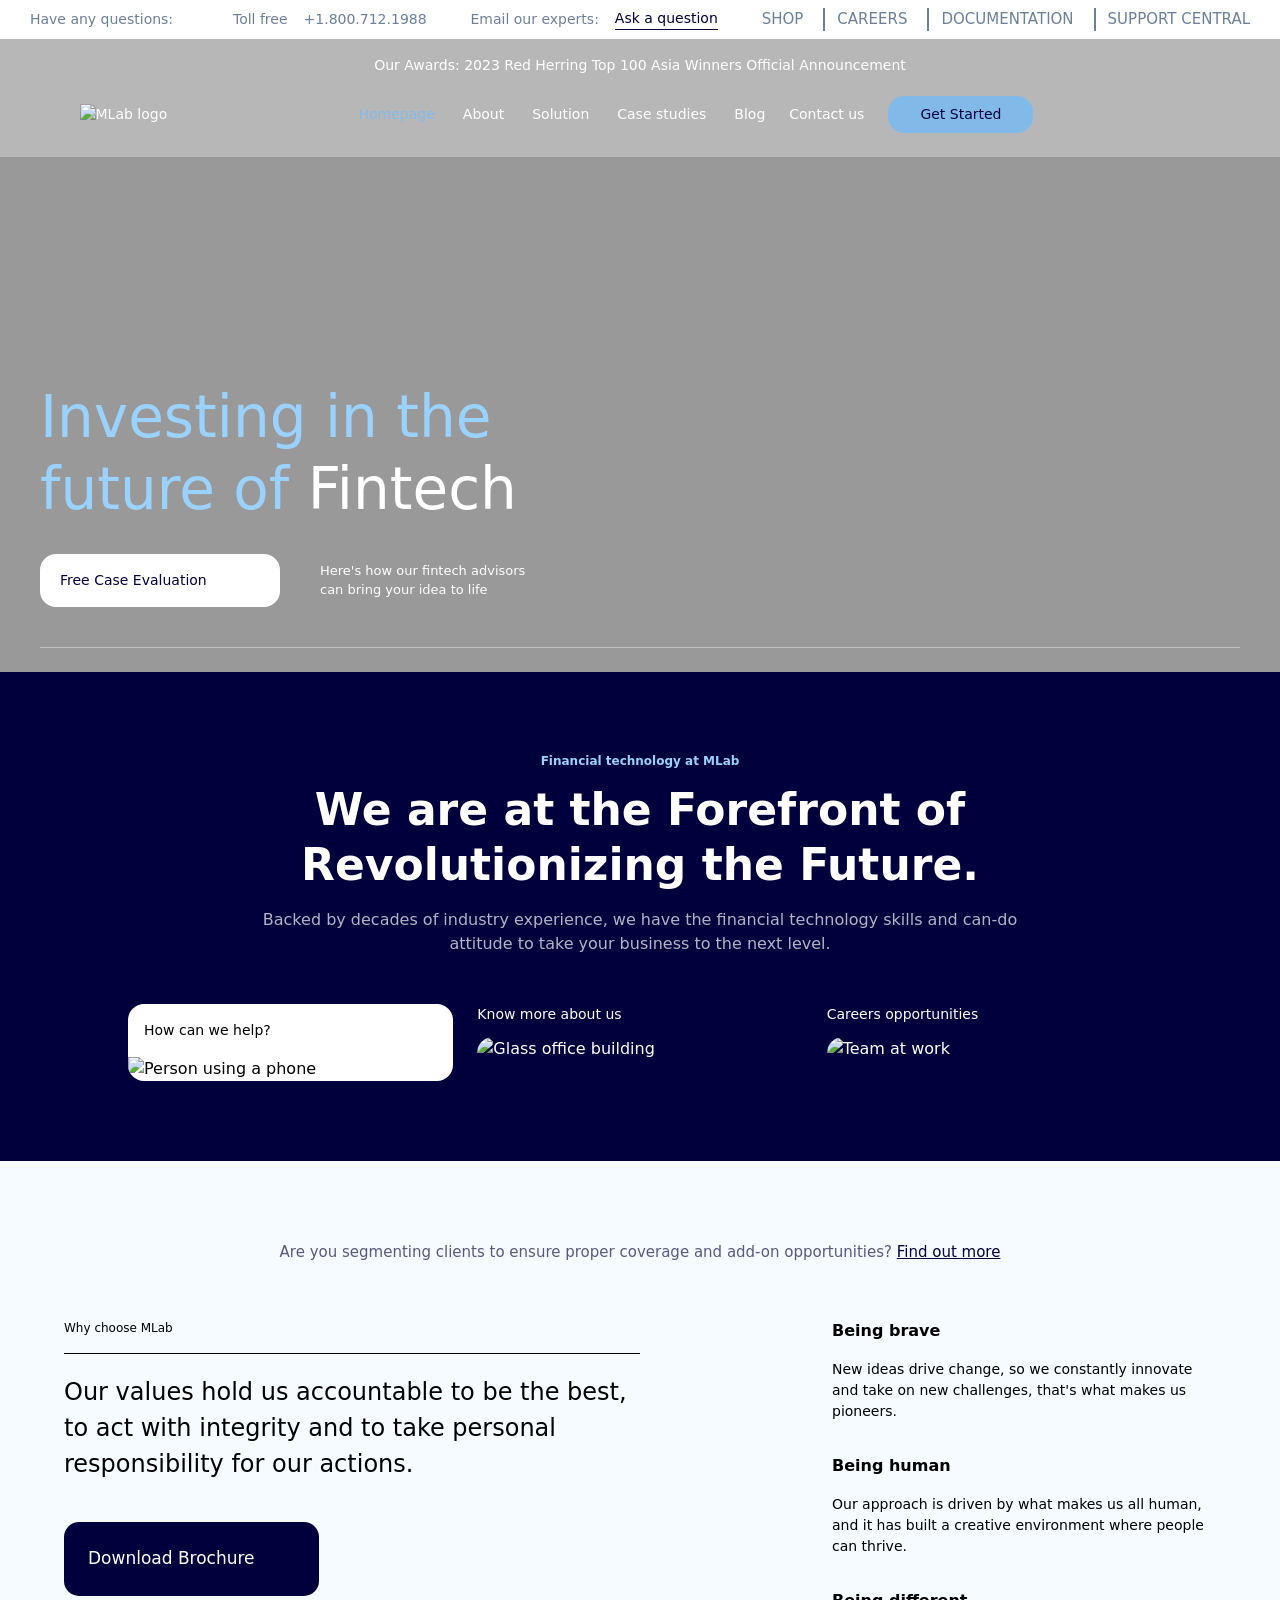
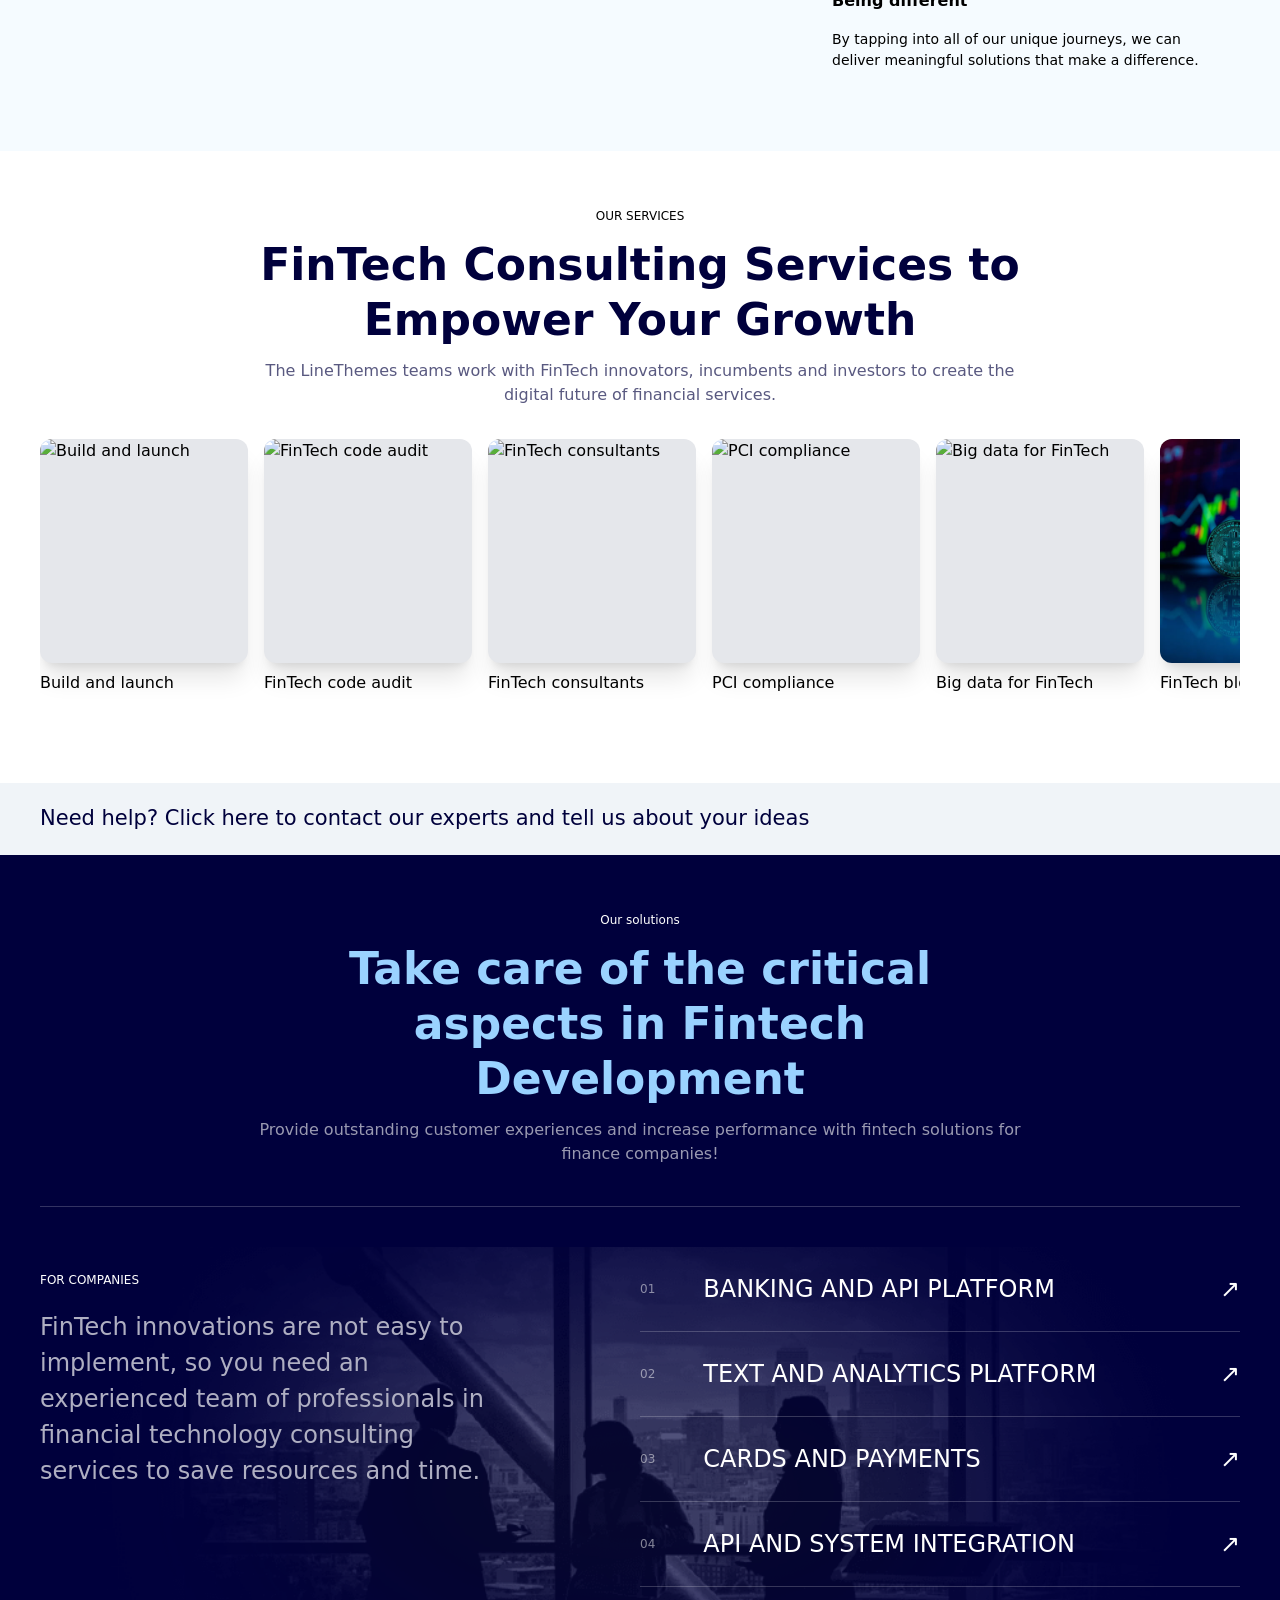
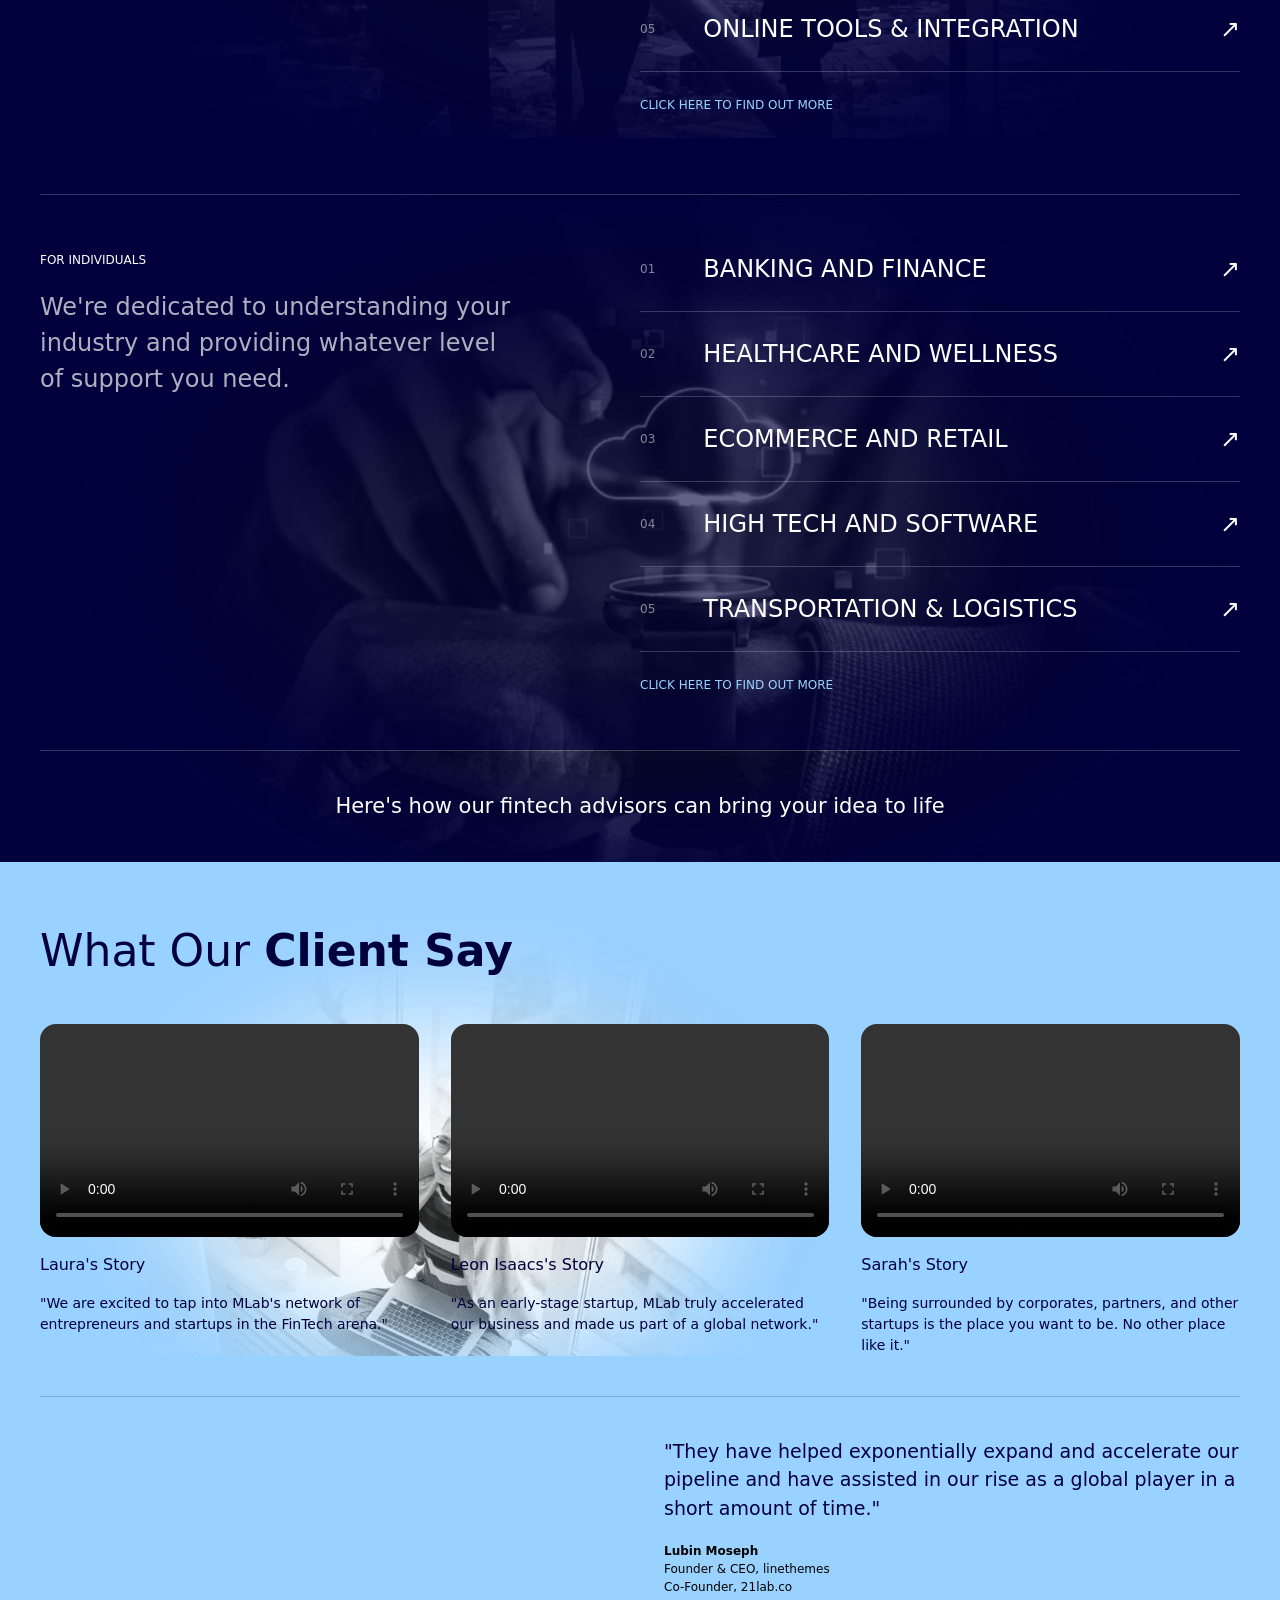
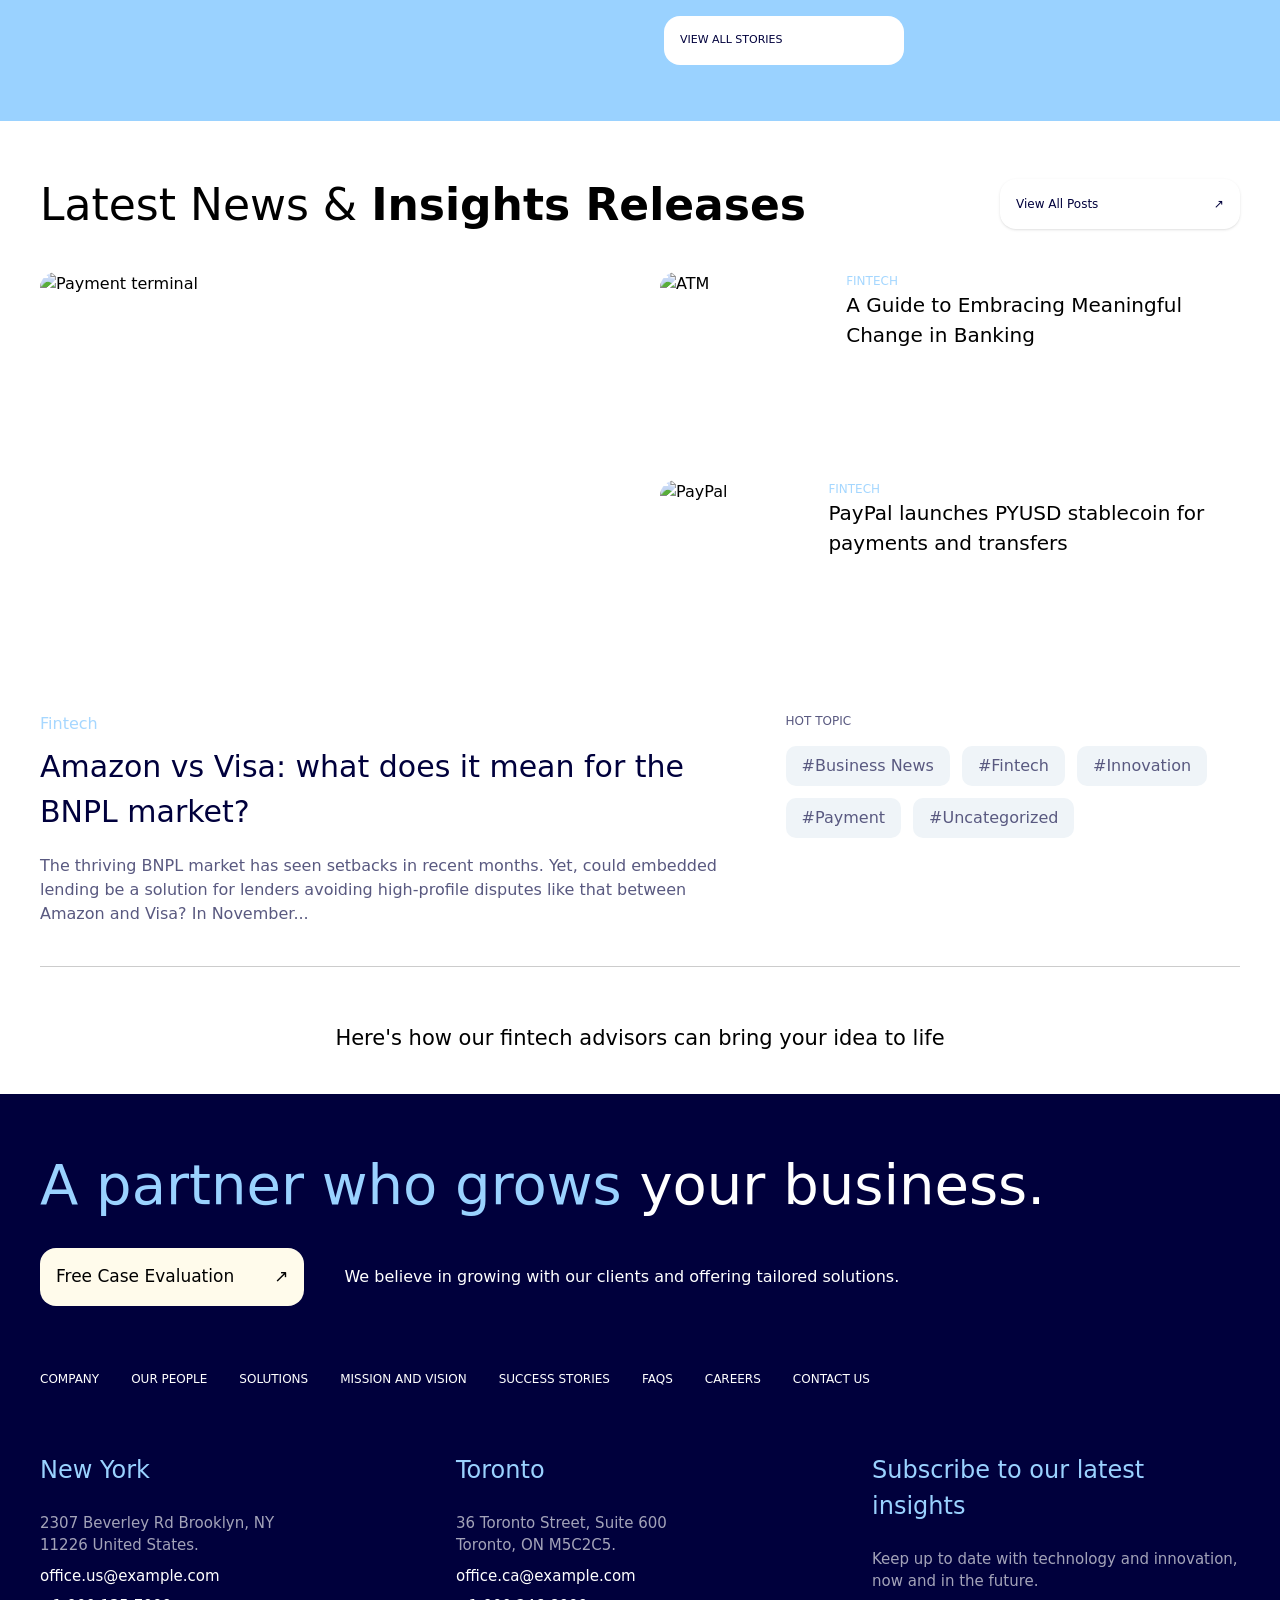
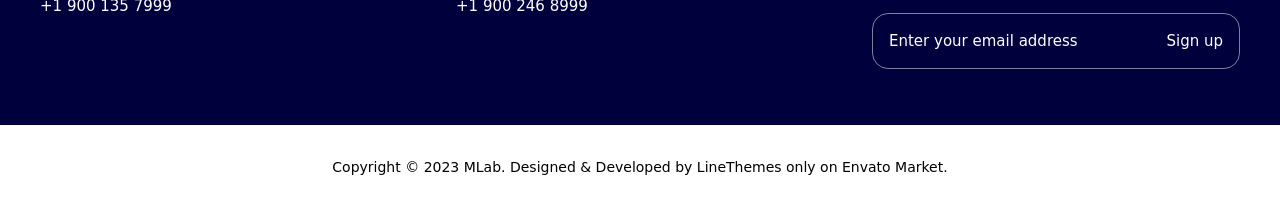
==== commit d8c7e5ad: "Updated project with recent features and bug fixes" ====
--- a/index.html
+++ b/index.html
@@ -3,646 +3,571 @@
 <head>
     <meta charset="UTF-8">
     <meta name="viewport" content="width=device-width, initial-scale=1.0">
-    <title>Document</title>
+    <title>MLab | Fintech Consulting</title>
     <link href="./src/output.css" rel="stylesheet">
     <script src="https://kit.fontawesome.com/04d567be89.js" crossorigin="anonymous"></script>
 </head>
-<body>
-    <div class="overflow-hidden">
-        <div class="bg-white text-[#6c8099] flex p-[5px] md:p-[10px] lg:p-[10px] md:flex md:justify-center lg:flex lg:justify-around">
-            <div class="md:hidden lg:block hidden">Have any <br class="md:hidden lg:block">questions:</div>
-            <div class="flex lg:flex md:flex items-center md:gap-5 lg:gap-5 gap-2">
-                <i class="fa-solid fa-phone"></i>
-                <p class="text-[10px] md:text-[14px] lg:text-[14px]">Toll <br class="hidden md:hidden lg:block">free</p>
-                <p class="text-[10px] md:text-[14px] lg:text-[14px]">+1.800.712.1988</p>
-            </div>
-            <div class="flex gap-10">
-                <div class="flex gap-15 sm:gap-2 lg:gap-15">
-                    <img src="" alt="">
-                    <p class="text-[14px] hidden md:block lg:block">Email our <br class="md:hidden lg:block">experts:</p>
-                    <p class="text-[#00003c] hover:text-[#bd20203c] border-b text-[10px] md:text-[14px] lg:text-[14px]">Ask a <br class="hidden md:hidden lg:block">question</p>
-                </div>
-                <div class="flex gap-20 md:hidden sm:hidden lg:block hidden">
-                    <div class="flex gap-15 text-[15px] md:hidden sm:hidden lg:block lg:flex">
-                        <div>
-                            <div></div>
-                            <a href="#">SHOP</a>
-                        </div>
-                        <div class="flex gap-5">
-                            <!-- <div class="bg-gray-500 w-1 h-[15px] rounded"></div> -->
-                            <a href="#" class="border-l-2 pl-2 h-4">CAREERS</a>
-                        </div>
-                        <div class="flex gap-5">
-                            <!-- <div class="bg-gray-500 w-1 h-[15px] rounded"></div> -->
-                            <a href="#" class="border-l-2 items-center pl-2 h-4 flex items-center">DOCUMENTATION</a>
-                        </div>
-                        <div class="flex gap-5">
-                            <!-- <div class="bg-gray-500 w-1 h-[15px] rounded"></div> -->
-                            <a href="#" class="border-l-2 items-center bottom-2 flex pl-2 h-4">SUPPORT <br>CENTRAL</a>
-                        </div>
-                        
-                    </div>
-                </div>
-            </div>
-        </div>
-        <!--top-->
-        
-        <!-- nav -->
-        <div class="">
-            <div class="bg-[url('/image/modern.jpg')] bg-cover bg-no-repeat md:bg-no-repeat md:bg-cover lg:bg-no-repeat lg:bg-cover">
-                <div class="inset-0 bg-black/40">
-                    <div class="bg-white/30 backdrop-blur-md p-5 ">
-                        <p class=" text-center text-white text-[14px] hidden md:hidden lg:block">Our Awards: 2023 Red Herring Top 100 Asia Winners Official Announcement</p>
-                        <div class="flex  justify-between md:justify-around lg:justify-around items-center text-[14px]">
-                            <div class="flex text-white">
-                                <img src="/image/logo@2x.png" alt="" class="w-25 md:w-40 lg:w-40">
-                                <!-- <p class="">Financial <br>And Technolgy <br>Consulting</p> -->
-                            </div>
-                            <div class="flex gap-5 text-white text-[14px] top-10 hidden md:hidden lg:block lg:flex relative">
-                                <div class="group relative flex justify-center">
-                                    <a href="/index.html" class="text-[#81bae8] h-20 flex">Homepage <i class="fa-solid fa-angle-down"></i></a>
-                                    <div class="hidden group-hover:block absolute top-15">
-                                        <div class="flex flex-col gap-5 bg-white text-center p-2 rounded-2xl text-[#00003c] w-40">
-                                            <div class="hover:bg-red-600 hover:w-full p-2"><a href="#">Homepage 1</a></div>
-                                            <div><a href="#">Homepage 2</a></div>
-                                            <div><a href="#">Homepage 3</a></div>
+<body class="overflow-x-hidden">
+
+    <!-- top bar -->
+    <div class="bg-white text-[#6c8099] flex items-center justify-between lg:justify-around gap-4 px-4 py-2 text-[12px] lg:text-[14px]">
+        <div class="hidden lg:block">Have any questions:</div>
+        <div class="flex items-center gap-2 lg:gap-4">
+            <i class="fa-solid fa-phone"></i>
+            <p>Toll free</p>
+            <p>+1.800.712.1988</p>
+        </div>
+        <div class="flex items-center gap-2 lg:gap-4">
+            <p class="hidden md:block">Email our experts:</p>
+            <a href="#" class="text-[#00003c] hover:text-[#bd2020] border-b">Ask a question</a>
+        </div>
+        <div class="hidden lg:flex items-center gap-5 text-[15px]">
+            <a href="#">SHOP</a>
+            <a href="#" class="border-l-2 pl-3">CAREERS</a>
+            <a href="#" class="border-l-2 pl-3">DOCUMENTATION</a>
+            <a href="#" class="border-l-2 pl-3">SUPPORT CENTRAL</a>
+        </div>
+    </div>
+
+    <!-- hero -->
+    <div class="bg-[url('/image/modern.jpg')] bg-cover bg-center bg-no-repeat">
+        <div class="bg-black/40">
+
+            <!-- nav -->
+            <header class="relative bg-white/30 backdrop-blur-md px-5 py-4 text-white text-[14px]">
+                <p class="hidden lg:block text-center mb-3">Our Awards: 2023 Red Herring Top 100 Asia Winners Official Announcement</p>
+                <div class="flex items-center justify-between lg:justify-around">
+                    <a href="/index.html"><img src="/image/logo@2x.png" alt="MLab logo" class="w-28 md:w-40"></a>
+
+                    <nav class="hidden lg:flex items-center gap-6">
+                        <div class="group relative">
+                            <a href="/index.html" class="text-[#81bae8] flex items-center gap-1 py-4">Homepage <i class="fa-solid fa-angle-down"></i></a>
+                            <div class="hidden group-hover:block absolute left-0 top-full z-50">
+                                <div class="flex flex-col bg-white text-center p-2 rounded-2xl text-[#00003c] w-40">
+                                    <a href="#" class="p-2 rounded-lg hover:bg-[#9ad2ff]">Homepage 1</a>
+                                    <a href="#" class="p-2 rounded-lg hover:bg-[#9ad2ff]">Homepage 2</a>
+                                    <a href="#" class="p-2 rounded-lg hover:bg-[#9ad2ff]">Homepage 3</a>
+                                </div>
+                            </div>
+                        </div>
+
+                        <div class="group relative">
+                            <a href="/about.html" class="hover:text-[#81bae8] flex items-center gap-1 py-4">About <i class="fa-solid fa-angle-down"></i></a>
+                            <div class="hidden group-hover:block absolute left-0 top-full z-50">
+                                <div class="flex flex-col gap-3 bg-white p-5 rounded-2xl text-[#00003c] w-52">
+                                    <a href="/about.html" class="hover:text-[#4a90d9]">Company</a>
+                                    <a href="#" class="hover:text-[#4a90d9]">Our people</a>
+                                    <a href="#" class="hover:text-[#4a90d9]">Mission and vision</a>
+                                    <a href="#" class="hover:text-[#4a90d9]">Solutions</a>
+                                    <a href="#" class="hover:text-[#4a90d9]">News and Events</a>
+                                    <a href="#" class="hover:text-[#4a90d9]">FAQs</a>
+                                    <a href="#" class="hover:text-[#4a90d9]">Career</a>
+                                </div>
+                            </div>
+                        </div>
+
+                        <div class="group relative">
+                            <a href="#" class="hover:text-[#81bae8] flex items-center gap-1 py-4">Solution <i class="fa-solid fa-angle-down"></i></a>
+                            <div class="hidden group-hover:block absolute left-1/2 -translate-x-1/2 top-full z-50">
+                                <div class="flex gap-6 bg-white p-6 rounded-2xl text-[#00003c] w-[32rem]">
+                                    <div class="flex-1">
+                                        <p class="text-[10px] mb-4">USE CASES</p>
+                                        <div class="flex flex-col gap-3">
+                                            <a href="#">Bank Credit Collection</a>
+                                            <a href="#">Invoicing &amp; Billing Platform</a>
+                                            <a href="#">Online Platform for SME</a>
+                                            <a href="#">Stock Trading Signals</a>
+                                            <a href="#">Team Extension for eWallet</a>
+                                            <a href="#">Wealth Management</a>
+                                        </div>
+                                    </div>
+                                    <div class="bg-gray-300 w-px"></div>
+                                    <div class="flex-1">
+                                        <p class="text-[10px] mb-4">FOR INDUSTRIES</p>
+                                        <div class="flex flex-col gap-3">
+                                            <a href="#">Banking and Finance</a>
+                                            <a href="#">Healthcare &amp; Life Sciences</a>
+                                            <a href="#">Technology &amp; Software</a>
+                                            <a href="#">Transportation &amp; Logistics</a>
+                                            <a href="#">Ecommerce and Retail</a>
+                                            <a href="#">Education and Training</a>
                                         </div>
                                     </div>
                                 </div>
-                                <div class=" group relative flex justify-center">
-                                    <a href="/about.html" class="hover:text-[#81bae8]">About <i class="fa-solid fa-angle-down"></i></a>
-                                    <div class="hidden group-hover:block absolute top-15">
-                                        <div class="flex flex-col gap-5 bg-white p-5 rounded-2xl text-[#00003c] w-50">
-                                            <div><a href="/about.html">Company</a></div>
-                                            <div><a href="#">Our people</a></div>
-                                            <div><a href="#">Mission and vision</a></div>
-                                            <div><a href="#">Solutions</a></div>
-                                            <div><a href="#">News and Events</a></div>
-                                            <div><a href="#">FAQs</a></div>
-                                            <div><a href="#">Career</a></div>
-                                        </div>
-                                    </div>
+                            </div>
+                        </div>
+
+                        <div class="group relative">
+                            <a href="/case.html" class="hover:text-[#81bae8] flex items-center gap-1 py-4">Case studies <i class="fa-solid fa-angle-down"></i></a>
+                            <div class="hidden group-hover:block absolute left-0 top-full z-50">
+                                <div class="flex flex-col gap-3 bg-white p-5 rounded-2xl text-[#00003c] w-52">
+                                    <a href="/case.html" class="hover:text-[#4a90d9]">Case Studies Style 1</a>
+                                    <a href="#" class="hover:text-[#4a90d9]">Case Studies Style 2</a>
+                                    <a href="#" class="hover:text-[#4a90d9]">Case Studies Style 3</a>
                                 </div>
-                                <div class="group relative flex justify-center">
-                                    <a href="#" class="hover:text-[#81bae8]">Solution<span><i class="fa-solid fa-angle-down"></i></span></a>
-                                    <div class="hidden group-hover:block absolute top-15">
-                                        <div class="flex justify-around bg-white p-5 rounded-2xl text-[#00003c] w-120">
-                                            <div>
-                                                <p class="text-[9px] mb-5">USE CASES</p>
-                                                <div class="flex flex-col gap-3">
-                                                    <div><a href="#"><img src=""alt=""> <span>Bank Credit Collection</span></a></div>
-                                                    <div><a href="#">Invoicing & Billing Platform</a></div>
-                                                    <div><a href="#">Online Platform for SME</a></div>
-                                                    <div><a href="#">Stock Trading Signals</a></div>
-                                                    <div><a href="#">Team Extension for eWallet</a></div>
-                                                    <div><a href="#">Wealth Management</a></div>
-                                                </div>
-                                            </div>
-                                            <div class="bg-gray-500 h-60 w-[1px]"></div>
-                                            <div>
-                                                <p class="text-[9px] mb-5">FOR INDUSTRIES</p>
-                                                <div class="flex flex-col gap-3"">
-                                                    <div><a href="#"><img src="" alt=""> <span>Banking and Finance</span></a></div>
-                                                    <div><a href="#">Healthcare & Life Sciences</a></div>
-                                                    <div><a href="#">Technology & Software</a></div>
-                                                    <div><a href="#">Transportation & Logistics</a></div>
-                                                    <div><a href="#">Ecommerce and Retail</a></div>
-                                                    <div><a href="#">Education and Training</a></div>
-                                                </div>
-                                            </div>
-                                        </div>
-                                    </div>
-                                </div>
-                                <div class="group relative flex justify-center">
-                                    <a href="/case.html" class="hover:text-[#81bae8]">Case studies<span><i class="fa-solid fa-angle-down"></i></span></a>
-                                    <div class="hidden group-hover:block absolute top-15">
-                                        <div class="flex flex-col gap-5 bg-white p-5 rounded-2xl text-[#00003c] w-50">
-                                            <div><a href="/case.html">Case Studies Style 1</a></div>
-                                            <div><a href="#">Case Studies Style 2</a></div>
-                                            <div><a href="#">Case Studies Style 3</a></div>
-                                        </div>
-                                    </div>
-                                </div>
-                                <div class="hover:text-[#81bae8]">
-                                    <a href="/blog.html">Blog<span></span></a>
-                                </div>
-                                <div class="hover:text-[#81bae8]">
-                                    <a href="/contact.html">contact us<span></span></a>
-                                </div>
-                                <div>
-                                    <button type="button" class="bg-[#81bae8] text-[14px] text-[#00003c] rounded-2xl p-1 w-[10rem] hover:bg-red-600 hover:text-white">Get Started</button>
-                                </div>
-                            </div>
-                            <div class="flex gap-10 items-center">
-                                <div class="hidden md:block lg:block">
-                                    <i class="fa-brands fa-facebook"></i>
-                                    <i class="fa-brands fa-twitter"></i>
-                                    <i class="fa-brands fa-linkedin"></i>
-                                    <i class="fa-solid fa-cart-arrow-down"></i>
-                                </div>
-                                <div class="flex gap-1 md:block lg:hidden">
-                                    <img src="kl" alt="gn">
-                                    <button type="button" class="bg-white p-1 rounded-2xl text-[10px]">MENU</button>
-                                </div>
-                            </div>
-                        </div>
-                    </div>
-                    <!-- nav -->
-                    <!-- Investing -->
-                    <div class="m-5 lg:m-10 md:m-10 mt-20 lg:mt-70 md:mt-70">
-                        <h2 class="text-[#9ad2ff] text-[35px] md:text-[58px] lg:text-[58px] mb-7">Investing in the <br class="">furture of <span class="text-white">Fintech</span></h2>
-                        <div class="flex gap-5 lg:gap-10 md:gap-10 items-center">
-                            <button type="button" class="bg-white hover:bg-[#81bae8] text-[#00003c] text-[14px] flex justify-between p-4.5 text-center rounded-2xl w-[13rem]  md:w-[15rem] lg:w-[15rem]">Free Case Evaluation <span><i class="fa-solid fa-upload"></i></span></button>
-                            <p class="text-white text-[9px] lg:text-[13px] md:text-[13px] hidden md:block lg:block">Here's how our fintech advisors <br class="md:block lg:block hidden">can bring your idea to life</p>
-                        </div>
-                    </div><hr class="ml-6 mr-6 mt-6 text-white">
-                    <!-- Investing -->
-                </div>
-            </div>
-        </div>
-        <!-- MLAB -->
-        <div class="bg-[#00003c] p-10 h-100 md:h-150 lg:h-150">
-            <div class="m-10">
-                <P class="text-[#9ad2ff] text-[12px] font-bold">Financial technology at MLab</P>
-                <h2 class="text-[24px] md:text-[44px] lg:text-[44px] font-semibold text-white">We are at the Forefront of <br class="">Revolutionizing the Future.</h2>
-                <p class="text-[#b3b3c5] text-[10px] md:text-[16px] lg:text-[16px]">Backed by decades of industry experience, we have the financial technology <br class="lg:block md:block hidden">skills and can-do attitude to take your business to the next level.</p>
-            </div>
-        </div>
-        <!-- MLAB -->
-        <div class="bg-[#f5fbff] p-10">
-            <div class="">
-                <!-- card -->
-                <div class="">
-                    <div class="lg:flex md:flex lg:relative md:relative sm:gap-4 md:gap-4 lg:gap-7 lg:bottom-0 md:bottom-30">
-                        <div class="bg-white lg:left-2 lg:bottom-[5px] md:left-2 md:bottom-[5px] lg:absolute md:absolute rounded-2xl lg:h-30 lg:flex md:flex gap-10 sm:h-80px md:h-80px lg:h-20 shadow-2xl">
-                            <div class="p-1 text-[14px]">how can we help?</div>
-                            <img src="/image/phone.jpg" alt="" class="sm:w-[60px] sm:h-[80px] md:w-[60px] md:h-[80px] lg:h-full lg:w-50 rounded-r-2xl ">
-                        </div>
-                        <div class="bg-white rounded-2xl lg:left-105 lg:bottom-[5px] md:left-105 md:bottom-[5px] lg:absolute md:absolute h-30 lg:flex md:flex justify-between gap-10 sm:h-80px md:h-80px lg:h-30 shadow-2xl">
-                            <p class=" text-[14px] text-right p-3">Know more about us</p>
-                            <img src="/image/glass.jpg" alt="" class="w-59 sm:w-[60px] sm:h-[80px] md:w-[60px] md:h-[80px] lg:h-full lg:w-50 rounded-r-2xl">
-                        </div>
-                        <div class="bg-white lg:right-5 lg:bottom-[5px] md:right-5 md:bottom-[5px] lg:absolute md:absolute rounded-2xl h-30 lg:flex md:flex justify-between gap-10 sm:h-80px md:h-80px lg:h-30 sm:gap-5 shadow-2xl">
-                            <p class="p-1 text-[14px]">Careers <br>opportunities</p>
-                            <img src="/image/workers.jpg" alt="" class="w-50 sm:w-[60px] sm:h-[80px] md:w-[60px] md:h-[80px] lg:h-full lg:w-50 rounded-r-2xl">
-                        </div>
-                    </div>
-                </div>
-                <!-- card --> `
-                <div class="mt-30">
-                    <p class="text-[#b3b3c5] text-[10px] lg:text-[15px] md:text-[15px] text-[#595980] text-center">Are you segmenting clients to ensure proper coverage and add-on opportunities? <a href="#" class="text-[#00003c]">Find Out More</a></p>
-                    <div class="flex">
-                        <div class="">
-                            <p class="text-[12px] mb-3">Why choose MLab</p>
-                            <div class="lg:text-[24px] md:text-[24px]">Our values hold us accountable to be the <br class="md:hidden lg:block">best, to act with integrity and to take <br class="md:hidden lg:block">personal responsibility for our <br class="md:block lg:hidden">actions.</div>
-                            <button type="button" class="text-[17px] bg-[#00003c] hover:bg-[#9ad2ff] hover:text-[#00003c] text-white p-6 flex gap-10 rounded-[15px] mt-10 md:hidden lg:block">Download Brochure <span><i class="fa-solid fa-arrow-down"></i></span></button>
-                        </div>
-                        </div>
-                            <div class="">
-                                <p class="text-[16px]">Being brave</p>
-                                <img src="/image/sun.svg" alt="">
-                                <p class="text-[14px]">New ideas drive change, <br>so we constantly <br>innovate and take on new <br>challenges–that’s what <br>makes us pioneers.</p>
-                            </div>
-                            <div class="">
-                                <p class="text-[16px]">Being human</p>
-                                <img src="/image/heart.svg" alt="">
-                                <p class="text-[14px]">Our approach is driven by <br>what makes us all human, <br>and it has built a creative <br>environment where <br>people can thrive.</p>
-                            </div>
-                            <div class="">
-                                <p class="text-[16px]">Being different</p>
-                                <img src="/image/bar.svg" alt="">
-                                <p class="text-[14px]">By tapping into all of our <br>unique journeys, we can <br>deliver meaningful <br>solutions that make a <br>difference.</p>
-                            </div>
-                        </div>
-                    </div>
-                </div>
-            </div>
-        </div>
-        <!-- are you  -->
-        <!-- our service -->
-        <div class="m-10">
-            <div class="p-10 text-center">
-                <p class="12px">OUR SERVICES</p> 
-                <p class="text-[22px] text-[#00003c] md:text-[34px] lg:text-[44px]">FinTech Consulting Services <br class="lg:block md:hidden hidden">to  <br class="md:block lg:hidden hidden">Empower Your Growth</p>
-                <p class="text-[16px] contain-style text-[#595980]">The LineThemes teams work with FinTech innovators, incumbents and investors to create the digital future of financial services.</p>
-            </div>
-            <!-- card image -->
-            <div class="flex  snap-x overflow-x-auto scroll-smooth gap-4 p-4">
-                <div class="snap-center min-w-[172.79px]">
-                    <div class="group relative h-[230.5px]  shadow-2xl overflow-hidden rounded-xl bg-gray-200">
-                        <!-- 1. The Image (Zooms in but stays within the frame) -->
-                        <img 
-                            src="/image/start.jpg" 
-                            alt="Nature" 
-                            class="h-full w-full object-cover transition-transform duration-500 group-hover:scale-110" 
-                        />
-    
-                        <!-- 2. The Overlay & Text (Appears on hover) -->
-                        <div class="absolute inset-0 flex items-center justify-center bg-blue-400/50 opacity-0 transition-opacity duration-500 group-hover:opacity-100">
-                            <span class="text-black text[8px]">We work with Fintech innovations, incumbents <br>and investors to create  <br>the digital futures of <br>financial services.</span>
-                        </div>
-                    </div>
-                    <!-- The Text -->
-                    <span>Build and lunch</span>
-                </div>
-                <div class="snap-center min-w-[172.79px]">
-                    <div class="group relative h-[230.5px] shadow-2xl overflow-hidden rounded-xl bg-gray-200">
-                        <!-- 1. The Image (Zooms in but stays within the frame) -->
-                        <img 
-                            src="/image/Rectangle-3.jpg" 
-                            alt="Nature" 
-                            class="h-full object-cover transition-transform duration-500 group-hover:scale-110" 
-                        />
-    
-                        <!-- 2. The Overlay & Text (Appears on hover) -->
-                        <div class="absolute inset-0 flex items-center justify-center bg-blue-400/50 opacity-0 transition-opacity duration-500 group-hover:opacity-100">
-                            <span class="text-black text[8px]">We work with Fintech innovations, incumbents <br>and investors to create  <br>the digital futures of <br>financial services.</span>
-                        </div>
-                    </div>
-                    <!-- The Text -->
-                    <span>FinTech code Audit</span>
-                </div>
-                <div class="snap-center min-w-[172.79px]">
-                    <div class="group relative h-[230.5px]  shadow-2xl overflow-hidden rounded-xl bg-gray-200">
-                        <img 
-                            src="/image/Rectangle-5.jpg" 
-                            alt="Nature" 
-                            class="h-full object-cover transition-transform duration-500 group-hover:scale-110" 
-                        />
-    
-                        <div class="absolute inset-0 flex items-center justify-center bg-blue-400/50 opacity-0 transition-opacity duration-500 group-hover:opacity-100">
-                            <span class="text-black text[8px]">We work with Fintech innovations, incumbents <br>and investors to create  <br>the digital futures of <br>financial services.</span>
-                        </div>
-                    </div>
-                    <span>FinTech consultants</span>
-                </div>
-                <div class="snap-center min-w-[172.79px]">
-                    <div class="group relative h-[230.5px]  shadow-2xl overflow-hidden rounded-xl bg-gray-200">
-                        <!-- 1. The Image (Zooms in but stays within the frame) -->
-                        <img 
-                            src="/image/Rectangle-6.jpg" 
-                            alt="Nature" 
-                            class="h-full object-cover transition-transform duration-500 group-hover:scale-110" 
-                        />
-    
-                        <!-- 2. The Overlay & Text (Appears on hover) -->
-                        <div class="absolute inset-0 flex items-center justify-center bg-blue-400/50 opacity-0 transition-opacity duration-500 group-hover:opacity-100">
-                            <span class="text-black text[8px]">We work with Fintech innovations, incumbents <br>and investors to create  <br>the digital futures of <br>financial services.</span>
-                        </div>
-                    </div>
-                    <!-- The Text -->
-                    <span>PCI Compliance</span>
-                </div>
-                <div class="snap-center min-w-[172.79px]">
-                    <div class="group relative h-[230.5px]  shadow-2xl overflow-hidden rounded-xl bg-gray-200">
-                        <!-- 1. The Image (Zooms in but stays within the frame) -->
-                        <img 
-                            src="/image/Bitmap.jpg" 
-                            alt="Nature" 
-                            class="h-full object-cover transition-transform duration-500 group-hover:scale-110" 
-                        />
-    
-                        <!-- 2. The Overlay & Text (Appears on hover) -->
-                        <div class="absolute inset-0 flex items-center justify-center bg-blue-400/50 opacity-0 transition-opacity duration-500 group-hover:opacity-100">
-                            <span class="text-black text[8px]">We work with Fintech innovations, incumbents <br>and investors to create  <br>the digital futures of <br>financial services.</span>
-                        </div>
-                    </div>
-                    <!-- The Text -->
-                    <span>Big Data for FinTech</span>
-                </div>
-                <div class="snap-center min-w-[172.79px]">
-                    <div class="group relative h-[230.5px]  shadow-2xl overflow-hidden rounded-xl bg-gray-200">
-                        <!-- 1. The Image (Zooms in but stays within the frame) -->
-                        <img 
-                            src="/image/Rectangle-2-2.jpg" 
-                            alt="Nature" 
-                            class="h-full object-cover transition-transform duration-500 group-hover:scale-110" 
-                        />
-    
-                        <!-- 2. The Overlay & Text (Appears on hover) -->
-                        <div class="absolute inset-0 flex items-center justify-center bg-blue-400/50 opacity-0 transition-opacity duration-500 group-hover:opacity-100">
-                            <span class="text-black text[8px]">We work with Fintech innovations, incumbents <br>and investors to create  <br>the digital futures of <br>financial services.</span>
-                        </div>
-                    </div>
-                    <!-- The Text -->
-                    <span>FinTech Blockchain</span>
-                </div>
-                <div class="snap-center min-w-[172.79px]">
-                    <div class="group relative h-[230.5px]  shadow-2xl overflow-hidden rounded-xl bg-gray-200">
-                        <!-- 1. The Image (Zooms in but stays within the frame) -->
-                        <img 
-                            src="/image/Bitmap.jpg" 
-                            alt="Nature" 
-                            class="h-full object-cover transition-transform duration-500 group-hover:scale-110" 
-                        />
-    
-                        <!-- 2. The Overlay & Text (Appears on hover) -->
-                        <div class="absolute inset-0 flex items-center justify-center bg-blue-400/50 opacity-0 transition-opacity duration-500 group-hover:opacity-100">
-                            <span class="text-black text[8px]">We work with Fintech innovations, incumbents <br>and investors to create  <br>the digital futures of <br>financial services.</span>
-                        </div>
-                    </div>
-                    <!-- The Text -->
-                    <span>Mergers & Acquisitions</span>
-                </div>
-            </div>
-            <!-- card image -->
-        </div>
-        <!-- our service -->
-        <div class="bg-[#f0f4f8] p-10">
-            <p class="flex justify-between text-[#00003c] text-[21px] md:text-[18px] lg:text-[21px]">Need help? Click here to contact our experts tell us about your ideas <span><i class="fa-solid fa-plus"></i></span></p>
-        </div>
-        <!-- our solution  -->
-        <div class="bg-[#00003c]">
-            <div class="p-10">
-                <div class="text-center mt-10">   
-                    <p class="text-white text-[12px]">our solutions</p>
-                    <p class="text-[#9ad2ff] text-[44px] md:text-[44px] lg:text-[44px]">Take care of the critical aspects <br class="md:hidden lg:block">in Fintech Development</p>
-                    <p class="text-[#9999b1] text-[16px] mt-10">Provide outstanding customer experiences & increasing performance <br>with fintech solutions for finance companies!</p>
-                </div> <hr class="mt-10 text-white opacity-20">
-                <!-- for companies  -->
-                <div class="mt-10 bg-[url('/image/bg-1.png')] bg-no-repeat">
-                    <div class="bg-[#00003c]/60">
-                        <div class="flex justify-between md:block lg:flex">
-                            <div>
-                                <p class="text-white text-[12px] mb-5">FOR COMPANIES</p>
-                                <p class="text-[#afafc2] text-[24px] md:hidden lg:block">FinTech innovations are not easy to <br>implement, so you need an experienced <br>team of professionals in financial <br>technology consulting services to save <br>resources and time.</p>
-                            </div>
-                            <div class="flex flex-col gap-10">
-                                <div class="flex justify-between items-center">
-                                    <div class="flex items-center gap-20 ">
-                                        <div class="text-[12px] text-[#ffffff80]">01</div>
-                                        <h3 class="text-white text-[24px] hover:text-[#9ad2ff]">BANKINKG AND API PLATFORM </h3>
-                                    </div>
-                                    <span class="text-white text-[24px]">&nearr;</span>
-                                </div><hr class="text-white opacity-20">
-                                <div class="flex justify-between items-center gap-25">
-                                    <div class="flex items-center gap-20">
-                                        <div class="text-[12px] text-[#ffffff80]">02</div>
-                                        <h3 class="text-white text-[24px] hover:text-[#9ad2ff]">TEXT AND ANALYTICS PLATFORM</h3>
-                                    </div>
-                                    <span class="text-white text-[24px]">&nearr;</span>
-                                </div><hr class="text-white opacity-20">
-                                <div class="flex justify-between items-center">
-                                    <div class="flex items-center gap-20">
-                                        <div class="text-[12px] text-[#ffffff80]">03</div>
-                                        <h3 class="text-white text-[24px] hover:text-[#9ad2ff]">CARDS AND PAYMENTS</h3>
-                                    </div>
-                                    <span class="text-white text-[24px]">&nearr;</span>
-                                </div><hr class="text-white opacity-20">
-                                <div class="flex justify-between items-center">
-                                    <div class="flex items-center gap-20">
-                                        <div class="text-[12px] text-[#ffffff80]">04</div>
-                                        <h3 class="text-white text-[24px] hover:text-[#9ad2ff]">API AND SYSTEM INTEGRATION</h3>
-                                    </div>
-                                    <span class="text-white text-[24px]">&nearr;</span>
-                                </div><hr class="text-white opacity-20">
-                                <div class="flex justify-between items-center">
-                                    <div class="flex items-center gap-20">
-                                        <div class="text-[12px] text-[#ffffff80]">05</div>
-                                        <h3 class="text-white text-[24px] hover:text-[#9ad2ff]">ONLINE TOOLS & INTEGRATION</h3>
-                                    </div>
-                                    <span class="text-white text-[24px]">&nearr;</span>
-                                </div><hr class="text-white opacity-20">
-                                <a href="#" class="text-[#9AD3FF] text-[12px]">CLICK HERE TO FIND OUT MORE</a>
-                            </div>
-                        </div>
-                    </div>
-                </div>
-            </div><hr class="text-white mt-40 opacity-20">
-            <!-- second -->
-            <!-- for companies  -->
+                            </div>
+                        </div>
+
+                        <a href="/blog.html" class="hover:text-[#81bae8]">Blog</a>
+                        <a href="/contact.html" class="hover:text-[#81bae8]">Contact us</a>
+                        <button type="button" class="bg-[#81bae8] text-[#00003c] rounded-2xl py-2 px-8 hover:bg-red-600 hover:text-white">Get Started</button>
+                    </nav>
+
+                    <div class="flex items-center gap-6">
+                        <div class="hidden md:flex gap-4 text-[16px]">
+                            <i class="fa-brands fa-facebook"></i>
+                            <i class="fa-brands fa-twitter"></i>
+                            <i class="fa-brands fa-linkedin"></i>
+                            <i class="fa-solid fa-cart-arrow-down"></i>
+                        </div>
+                        <button type="button" id="menu-btn" class="lg:hidden bg-white text-[#00003c] px-4 py-1 rounded-2xl text-[12px]" aria-expanded="false" aria-controls="mobile-menu">MENU</button>
+                    </div>
+                </div>
+
+                <!-- mobile menu -->
+                <div id="mobile-menu" class="hidden lg:hidden absolute left-0 right-0 top-full z-50 bg-white text-[#00003c] p-5 shadow-lg">
+                    <div class="flex flex-col gap-4">
+                        <a href="/index.html" class="text-[#4a90d9]">Homepage</a>
+                        <a href="/about.html">About</a>
+                        <a href="#">Solution</a>
+                        <a href="/case.html">Case studies</a>
+                        <a href="/blog.html">Blog</a>
+                        <a href="/contact.html">Contact us</a>
+                        <button type="button" class="bg-[#81bae8] rounded-2xl py-2 hover:bg-red-600 hover:text-white">Get Started</button>
+                    </div>
+                </div>
+            </header>
+
+            <!-- investing -->
+            <div class="px-5 md:px-10 pt-16 md:pt-32 lg:pt-56">
+                <h1 class="text-[#9ad2ff] text-[36px] md:text-[58px] leading-tight mb-7">Investing in the <br>future of <span class="text-white">Fintech</span></h1>
+                <div class="flex flex-wrap items-center gap-5 lg:gap-10">
+                    <button type="button" class="bg-white hover:bg-[#81bae8] text-[#00003c] text-[14px] flex justify-between items-center gap-4 py-4 px-5 rounded-2xl w-52 md:w-60">Free Case Evaluation <i class="fa-solid fa-upload"></i></button>
+                    <p class="text-white text-[13px] hidden md:block">Here's how our fintech advisors <br>can bring your idea to life</p>
+                </div>
+                <hr class="mt-10 border-white/40">
+            </div>
+            <div class="h-6"></div>
+        </div>
+    </div>
+
+    <!-- MLab -->
+    <section class="bg-[#00003c] px-5 md:px-10 py-14 md:py-20">
+        <div class="text-center max-w-3xl mx-auto">
+            <p class="text-[#9ad2ff] text-[12px] font-bold mb-3">Financial technology at MLab</p>
+            <h2 class="text-[26px] md:text-[44px] leading-tight font-semibold text-white">We are at the Forefront of Revolutionizing the Future.</h2>
+            <p class="text-[#b3b3c5] text-[14px] md:text-[16px] mt-4">Backed by decades of industry experience, we have the financial technology skills and can-do attitude to take your business to the next level.</p>
+        </div>
+
+        <div class="grid grid-cols-1 sm:grid-cols-3 gap-6 mt-12 max-w-5xl mx-auto">
+            <div class="bg-white rounded-2xl overflow-hidden flex flex-col">
+                <div class="text-[14px] p-4">How can we help?</div>
+                <img src="/image/phone.jpg" alt="Person using a phone" class="w-full h-48 sm:h-full object-cover mt-auto">
+            </div>
+            <div class="text-white flex flex-col gap-3">
+                <p class="text-[14px]">Know more about us</p>
+                <img src="/image/glass.jpg" alt="Glass office building" class="w-full h-48 sm:h-full object-cover rounded-2xl">
+            </div>
+            <div class="text-white flex flex-col gap-3">
+                <p class="text-[14px]">Careers opportunities</p>
+                <img src="/image/workers.jpg" alt="Team at work" class="w-full h-48 sm:h-full object-cover rounded-2xl">
+            </div>
+        </div>
+    </section>
+
+    <!-- why MLab -->
+    <section class="bg-[#f5fbff] px-5 md:px-10 py-14 md:py-20">
+        <div class="max-w-6xl mx-auto">
+            <p class="text-[#595980] text-[14px] md:text-[15px] text-center mb-14">Are you segmenting clients to ensure proper coverage and add-on opportunities? <a href="#" class="text-[#00003c] underline">Find out more</a></p>
+
+            <div class="lg:flex lg:justify-between lg:gap-16">
+                <div class="mb-10 lg:w-1/2">
+                    <p class="text-[12px] mb-4">Why choose MLab</p>
+                    <hr class="mb-5">
+                    <p class="text-[18px] md:text-[24px]">Our values hold us accountable to be the best, to act with integrity and to take personal responsibility for our actions.</p>
+                    <button type="button" class="hidden lg:flex items-center gap-10 text-[17px] bg-[#00003c] hover:bg-[#9ad2ff] hover:text-[#00003c] text-white p-6 rounded-[15px] mt-10">Download Brochure <i class="fa-solid fa-arrow-down"></i></button>
+                </div>
+
+                <div class="grid grid-cols-1 sm:grid-cols-3 lg:grid-cols-1 gap-8 lg:w-1/3">
+                    <div>
+                        <p class="text-[16px] font-bold mb-2">Being brave</p>
+                        <img src="/image/sun.svg" alt="" class="mb-2">
+                        <p class="text-[14px]">New ideas drive change, so we constantly innovate and take on new challenges, that's what makes us pioneers.</p>
+                    </div>
+                    <div>
+                        <p class="text-[16px] font-bold mb-2">Being human</p>
+                        <img src="/image/heart.svg" alt="" class="mb-2">
+                        <p class="text-[14px]">Our approach is driven by what makes us all human, and it has built a creative environment where people can thrive.</p>
+                    </div>
+                    <div>
+                        <p class="text-[16px] font-bold mb-2">Being different</p>
+                        <img src="/image/bar.svg" alt="" class="mb-2">
+                        <p class="text-[14px]">By tapping into all of our unique journeys, we can deliver meaningful solutions that make a difference.</p>
+                    </div>
+                </div>
+            </div>
+        </div>
+    </section>
+
+    <!-- our services -->
+    <section class="px-5 md:px-10 py-14">
+        <div class="text-center max-w-3xl mx-auto">
+            <p class="text-[12px]">OUR SERVICES</p>
+            <h2 class="text-[26px] md:text-[34px] lg:text-[44px] leading-tight font-bold text-[#00003c] my-3">FinTech Consulting Services to Empower Your Growth</h2>
+            <p class="text-[16px] text-[#595980]">The LineThemes teams work with FinTech innovators, incumbents and investors to create the digital future of financial services.</p>
+        </div>
+
+        <div class="flex snap-x snap-mandatory overflow-x-auto scroll-smooth gap-4 py-8">
+            <div class="snap-center shrink-0 w-44 md:w-52">
+                <div class="group relative h-56 shadow-xl overflow-hidden rounded-xl bg-gray-200">
+                    <img src="/image/start.jpg" alt="Build and launch" class="h-full w-full object-cover transition-transform duration-500 group-hover:scale-110">
+                    <div class="absolute inset-0 flex items-center justify-center p-3 text-center bg-blue-400/50 opacity-0 transition-opacity duration-500 group-hover:opacity-100">
+                        <span class="text-black text-[12px]">We work with fintech innovators, incumbents and investors to create the digital future of financial services.</span>
+                    </div>
+                </div>
+                <span class="block mt-2">Build and launch</span>
+            </div>
+            <div class="snap-center shrink-0 w-44 md:w-52">
+                <div class="group relative h-56 shadow-xl overflow-hidden rounded-xl bg-gray-200">
+                    <img src="/image/Rectangle-3.jpg" alt="FinTech code audit" class="h-full w-full object-cover transition-transform duration-500 group-hover:scale-110">
+                    <div class="absolute inset-0 flex items-center justify-center p-3 text-center bg-blue-400/50 opacity-0 transition-opacity duration-500 group-hover:opacity-100">
+                        <span class="text-black text-[12px]">We work with fintech innovators, incumbents and investors to create the digital future of financial services.</span>
+                    </div>
+                </div>
+                <span class="block mt-2">FinTech code audit</span>
+            </div>
+            <div class="snap-center shrink-0 w-44 md:w-52">
+                <div class="group relative h-56 shadow-xl overflow-hidden rounded-xl bg-gray-200">
+                    <img src="/image/Rectangle-5.jpg" alt="FinTech consultants" class="h-full w-full object-cover transition-transform duration-500 group-hover:scale-110">
+                    <div class="absolute inset-0 flex items-center justify-center p-3 text-center bg-blue-400/50 opacity-0 transition-opacity duration-500 group-hover:opacity-100">
+                        <span class="text-black text-[12px]">We work with fintech innovators, incumbents and investors to create the digital future of financial services.</span>
+                    </div>
+                </div>
+                <span class="block mt-2">FinTech consultants</span>
+            </div>
+            <div class="snap-center shrink-0 w-44 md:w-52">
+                <div class="group relative h-56 shadow-xl overflow-hidden rounded-xl bg-gray-200">
+                    <img src="/image/Rectangle-6.jpg" alt="PCI compliance" class="h-full w-full object-cover transition-transform duration-500 group-hover:scale-110">
+                    <div class="absolute inset-0 flex items-center justify-center p-3 text-center bg-blue-400/50 opacity-0 transition-opacity duration-500 group-hover:opacity-100">
+                        <span class="text-black text-[12px]">We work with fintech innovators, incumbents and investors to create the digital future of financial services.</span>
+                    </div>
+                </div>
+                <span class="block mt-2">PCI compliance</span>
+            </div>
+            <div class="snap-center shrink-0 w-44 md:w-52">
+                <div class="group relative h-56 shadow-xl overflow-hidden rounded-xl bg-gray-200">
+                    <img src="/image/Bitmap.jpg" alt="Big data for FinTech" class="h-full w-full object-cover transition-transform duration-500 group-hover:scale-110">
+                    <div class="absolute inset-0 flex items-center justify-center p-3 text-center bg-blue-400/50 opacity-0 transition-opacity duration-500 group-hover:opacity-100">
+                        <span class="text-black text-[12px]">We work with fintech innovators, incumbents and investors to create the digital future of financial services.</span>
+                    </div>
+                </div>
+                <span class="block mt-2">Big data for FinTech</span>
+            </div>
+            <div class="snap-center shrink-0 w-44 md:w-52">
+                <div class="group relative h-56 shadow-xl overflow-hidden rounded-xl bg-gray-200">
+                    <img src="/image/Rectangle-2-2.jpg" alt="FinTech blockchain" class="h-full w-full object-cover transition-transform duration-500 group-hover:scale-110">
+                    <div class="absolute inset-0 flex items-center justify-center p-3 text-center bg-blue-400/50 opacity-0 transition-opacity duration-500 group-hover:opacity-100">
+                        <span class="text-black text-[12px]">We work with fintech innovators, incumbents and investors to create the digital future of financial services.</span>
+                    </div>
+                </div>
+                <span class="block mt-2">FinTech blockchain</span>
+            </div>
+            <div class="snap-center shrink-0 w-44 md:w-52">
+                <div class="group relative h-56 shadow-xl overflow-hidden rounded-xl bg-gray-200">
+                    <img src="/image/Bitmap.jpg" alt="Mergers and acquisitions" class="h-full w-full object-cover transition-transform duration-500 group-hover:scale-110">
+                    <div class="absolute inset-0 flex items-center justify-center p-3 text-center bg-blue-400/50 opacity-0 transition-opacity duration-500 group-hover:opacity-100">
+                        <span class="text-black text-[12px]">We work with fintech innovators, incumbents and investors to create the digital future of financial services.</span>
+                    </div>
+                </div>
+                <span class="block mt-2">Mergers &amp; acquisitions</span>
+            </div>
+        </div>
+    </section>
+
+    <!-- help bar -->
+    <div class="bg-[#f0f4f8] px-5 md:px-10 py-5">
+        <p class="flex justify-between items-center gap-4 text-[#00003c] text-[16px] md:text-[18px] lg:text-[21px]">
+            Need help? Click here to contact our experts and tell us about your ideas
+            <i class="fa-solid fa-plus"></i>
+        </p>
+    </div>
+
+    <!-- our solutions -->
+    <section class="bg-[#00003c]">
+        <div class="px-5 md:px-10 py-14">
+            <div class="text-center max-w-3xl mx-auto">
+                <p class="text-white text-[12px]">Our solutions</p>
+                <h2 class="text-[#9ad2ff] text-[26px] md:text-[44px] leading-tight font-bold my-3">Take care of the critical aspects in Fintech Development</h2>
+                <p class="text-[#9999b1] text-[16px]">Provide outstanding customer experiences and increase performance with fintech solutions for finance companies!</p>
+            </div>
+            <hr class="mt-10 border-white/20">
+
+            <!-- for companies -->
+            <div class="mt-10 bg-[url('/image/bg-1.png')] bg-no-repeat bg-center bg-cover">
+                <div class="bg-[#00003c]/60 py-6 lg:flex lg:justify-between lg:gap-12">
+                    <div class="mb-8 lg:w-2/5">
+                        <p class="text-white text-[12px] mb-5">FOR COMPANIES</p>
+                        <p class="text-[#afafc2] text-[18px] md:text-[24px]">FinTech innovations are not easy to implement, so you need an experienced team of professionals in financial technology consulting services to save resources and time.</p>
+                    </div>
+                    <div class="flex flex-col gap-6 lg:w-1/2">
+                        <div class="flex justify-between items-center gap-4">
+                            <div class="flex items-center gap-6 md:gap-12">
+                                <span class="text-[12px] text-[#ffffff80]">01</span>
+                                <h3 class="text-white text-[16px] md:text-[24px] hover:text-[#9ad2ff]">BANKING AND API PLATFORM</h3>
+                            </div>
+                            <span class="text-white text-[24px]">&nearr;</span>
+                        </div>
+                        <hr class="border-white/20">
+                        <div class="flex justify-between items-center gap-4">
+                            <div class="flex items-center gap-6 md:gap-12">
+                                <span class="text-[12px] text-[#ffffff80]">02</span>
+                                <h3 class="text-white text-[16px] md:text-[24px] hover:text-[#9ad2ff]">TEXT AND ANALYTICS PLATFORM</h3>
+                            </div>
+                            <span class="text-white text-[24px]">&nearr;</span>
+                        </div>
+                        <hr class="border-white/20">
+                        <div class="flex justify-between items-center gap-4">
+                            <div class="flex items-center gap-6 md:gap-12">
+                                <span class="text-[12px] text-[#ffffff80]">03</span>
+                                <h3 class="text-white text-[16px] md:text-[24px] hover:text-[#9ad2ff]">CARDS AND PAYMENTS</h3>
+                            </div>
+                            <span class="text-white text-[24px]">&nearr;</span>
+                        </div>
+                        <hr class="border-white/20">
+                        <div class="flex justify-between items-center gap-4">
+                            <div class="flex items-center gap-6 md:gap-12">
+                                <span class="text-[12px] text-[#ffffff80]">04</span>
+                                <h3 class="text-white text-[16px] md:text-[24px] hover:text-[#9ad2ff]">API AND SYSTEM INTEGRATION</h3>
+                            </div>
+                            <span class="text-white text-[24px]">&nearr;</span>
+                        </div>
+                        <hr class="border-white/20">
+                        <div class="flex justify-between items-center gap-4">
+                            <div class="flex items-center gap-6 md:gap-12">
+                                <span class="text-[12px] text-[#ffffff80]">05</span>
+                                <h3 class="text-white text-[16px] md:text-[24px] hover:text-[#9ad2ff]">ONLINE TOOLS &amp; INTEGRATION</h3>
+                            </div>
+                            <span class="text-white text-[24px]">&nearr;</span>
+                        </div>
+                        <hr class="border-white/20">
+                        <a href="#" class="text-[#9AD3FF] text-[12px]">CLICK HERE TO FIND OUT MORE</a>
+                    </div>
+                </div>
+            </div>
+        </div>
+
+        <hr class="border-white/20 mx-5 md:mx-10">
+
+        <!-- for individuals -->
+        <div class="bg-[url('/image/bg-2.png')] bg-no-repeat bg-center bg-cover">
+            <div class="bg-[#00003c]/60 px-5 md:px-10 py-14 lg:flex lg:justify-between lg:gap-12">
+                <div class="mb-8 lg:w-2/5">
+                    <p class="text-white text-[12px] mb-5">FOR INDIVIDUALS</p>
+                    <p class="text-[#afafc2] text-[18px] md:text-[24px]">We're dedicated to understanding your industry and providing whatever level of support you need.</p>
+                </div>
+                <div class="flex flex-col gap-6 lg:w-1/2">
+                    <div class="flex justify-between items-center gap-4">
+                        <div class="flex items-center gap-6 md:gap-12">
+                            <span class="text-[12px] text-[#ffffff80]">01</span>
+                            <h3 class="text-white text-[16px] md:text-[24px] hover:text-[#9ad2ff]">BANKING AND FINANCE</h3>
+                        </div>
+                        <span class="text-white text-[24px]">&nearr;</span>
+                    </div>
+                    <hr class="border-white/20">
+                    <div class="flex justify-between items-center gap-4">
+                        <div class="flex items-center gap-6 md:gap-12">
+                            <span class="text-[12px] text-[#ffffff80]">02</span>
+                            <h3 class="text-white text-[16px] md:text-[24px] hover:text-[#9ad2ff]">HEALTHCARE AND WELLNESS</h3>
+                        </div>
+                        <span class="text-white text-[24px]">&nearr;</span>
+                    </div>
+                    <hr class="border-white/20">
+                    <div class="flex justify-between items-center gap-4">
+                        <div class="flex items-center gap-6 md:gap-12">
+                            <span class="text-[12px] text-[#ffffff80]">03</span>
+                            <h3 class="text-white text-[16px] md:text-[24px] hover:text-[#9ad2ff]">ECOMMERCE AND RETAIL</h3>
+                        </div>
+                        <span class="text-white text-[24px]">&nearr;</span>
+                    </div>
+                    <hr class="border-white/20">
+                    <div class="flex justify-between items-center gap-4">
+                        <div class="flex items-center gap-6 md:gap-12">
+                            <span class="text-[12px] text-[#ffffff80]">04</span>
+                            <h3 class="text-white text-[16px] md:text-[24px] hover:text-[#9ad2ff]">HIGH TECH AND SOFTWARE</h3>
+                        </div>
+                        <span class="text-white text-[24px]">&nearr;</span>
+                    </div>
+                    <hr class="border-white/20">
+                    <div class="flex justify-between items-center gap-4">
+                        <div class="flex items-center gap-6 md:gap-12">
+                            <span class="text-[12px] text-[#ffffff80]">05</span>
+                            <h3 class="text-white text-[16px] md:text-[24px] hover:text-[#9ad2ff]">TRANSPORTATION &amp; LOGISTICS</h3>
+                        </div>
+                        <span class="text-white text-[24px]">&nearr;</span>
+                    </div>
+                    <hr class="border-white/20">
+                    <a href="#" class="text-[#9AD3FF] text-[12px]">CLICK HERE TO FIND OUT MORE</a>
+                </div>
+            </div>
+            <hr class="border-white/20 mx-5 md:mx-10">
+            <p class="text-center px-5 py-10 text-white text-[18px] md:text-[21px]">Here's how our fintech advisors can bring your idea to life</p>
+        </div>
+    </section>
+
+    <!-- client stories -->
+    <section class="bg-[#9ad2ff] px-5 md:px-10 py-14">
+        <div class="bg-[url('/image/bg-3.png')] bg-no-repeat">
+            <h2 class="text-[30px] md:text-[44px] text-[#00003C] mb-10">What Our <span class="font-bold">Client Say</span></h2>
+            <div class="grid grid-cols-1 md:grid-cols-3 gap-8">
+                <div class="flex flex-col gap-4">
+                    <video src="" controls class="rounded-2xl w-full bg-black/10 aspect-video"></video>
+                    <h3 class="text-[16px] text-[#00003c]">Laura's Story</h3>
+                    <p class="text-[14px] text-[#00003c]">"We are excited to tap into MLab's network of entrepreneurs and startups in the FinTech arena."</p>
+                </div>
+                <div class="flex flex-col gap-4">
+                    <video src="" controls class="rounded-2xl w-full bg-black/10 aspect-video"></video>
+                    <h3 class="text-[16px] text-[#00003c]">Leon Isaacs's Story</h3>
+                    <p class="text-[14px] text-[#00003c]">"As an early-stage startup, MLab truly accelerated our business and made us part of a global network."</p>
+                </div>
+                <div class="flex flex-col gap-4">
+                    <video src="" controls class="rounded-2xl w-full bg-black/10 aspect-video"></video>
+                    <h3 class="text-[16px] text-[#00003c]">Sarah's Story</h3>
+                    <p class="text-[14px] text-[#00003c]">"Being surrounded by corporates, partners, and other startups is the place you want to be. No other place like it."</p>
+                </div>
+            </div>
+        </div>
+
+        <hr class="my-10 border-[#00003c]/20">
+
+        <div class="md:flex md:justify-end">
+            <div class="flex flex-col gap-5 md:max-w-xl">
+                <p class="text-[17px] md:text-[19px] text-[#00003c]">"They have helped exponentially expand and accelerate our pipeline and have assisted in our rise as a global player in a short amount of time."</p>
+                <div>
+                    <p class="text-[12px] font-bold">Lubin Moseph</p>
+                    <p class="text-[12px]">Founder &amp; CEO, linethemes <br>Co-Founder, 21lab.co</p>
+                </div>
+                <button type="button" class="flex items-center justify-between gap-6 w-60 rounded-2xl text-[11px] hover:bg-[#00003c] hover:text-[#9ad2ff] bg-white p-4 text-[#00003c]">VIEW ALL STORIES <i class="fa-solid fa-upload"></i></button>
+            </div>
+        </div>
+    </section>
+
+    <!-- news -->
+    <section class="px-5 md:px-10 py-14">
+        <div class="flex items-center justify-between gap-4 mb-10">
+            <h2 class="text-[28px] md:text-[44px] leading-tight">Latest News &amp; <span class="font-semibold">Insights Releases</span></h2>
+            <button type="button" class="hidden md:flex items-center justify-between gap-6 p-4 w-60 shrink-0 hover:bg-red-600 hover:text-white rounded-2xl text-[#00003c] shadow text-[12px]">View All Posts <span>&nearr;</span></button>
+        </div>
+
+        <div class="grid grid-cols-1 lg:grid-cols-2 gap-10">
+            <img src="/image/pos.jpg" alt="Payment terminal" class="rounded-2xl w-full h-64 md:h-80 object-cover">
+            <div class="flex flex-col gap-8">
+                <div class="flex flex-col sm:flex-row gap-5">
+                    <img src="/image/atm.jpg" alt="ATM" class="rounded-2xl w-full sm:w-56 h-44 object-cover">
+                    <div>
+                        <p class="text-[12px] text-[#a5d7ff] hover:text-[#00003c]">FINTECH</p>
+                        <p class="text-[20px]">A Guide to Embracing Meaningful Change in Banking</p>
+                    </div>
+                </div>
+                <div class="flex flex-col sm:flex-row gap-5">
+                    <img src="/image/paypal.jpg" alt="PayPal" class="rounded-2xl w-full sm:w-56 h-44 object-cover">
+                    <div>
+                        <p class="text-[12px] text-[#a5d7ff]">FINTECH</p>
+                        <p class="text-[20px]">PayPal launches PYUSD stablecoin for payments and transfers</p>
+                    </div>
+                </div>
+            </div>
+        </div>
+
+        <button type="button" class="md:hidden mt-8 flex items-center justify-between gap-6 p-4 w-full hover:bg-red-600 hover:text-white rounded-2xl text-[#00003c] shadow text-[12px]">View All Posts <span>&nearr;</span></button>
+    </section>
+
+    <!-- featured article -->
+    <section class="px-5 md:px-10 pb-14">
+        <div class="lg:flex lg:justify-between lg:gap-16">
+            <div class="lg:w-3/5">
+                <p class="text-[#a6d7ff]">Fintech</p>
+                <h2 class="text-[#00003c] text-[26px] md:text-[30px] mt-2">Amazon vs Visa: what does it mean for the BNPL market?</h2>
+                <p class="text-[#595980] text-[16px] mt-5">The thriving BNPL market has seen setbacks in recent months. Yet, could embedded lending be a solution for lenders avoiding high-profile disputes like that between Amazon and Visa? In November...</p>
+            </div>
+            <div class="mt-10 lg:mt-0 lg:w-2/5">
+                <p class="text-[#595980] text-[12px] mb-4">HOT TOPIC</p>
+                <div class="flex flex-wrap gap-3">
+                    <button type="button" class="bg-[#eff4f8] text-[#595980] py-2 px-4 rounded-[10px]"><span>#</span>Business News</button>
+                    <button type="button" class="bg-[#eff4f8] text-[#595980] py-2 px-4 rounded-[10px]"><span>#</span>Fintech</button>
+                    <button type="button" class="bg-[#eff4f8] text-[#595980] py-2 px-4 rounded-[10px]"><span>#</span>Innovation</button>
+                    <button type="button" class="bg-[#eff4f8] text-[#595980] py-2 px-4 rounded-[10px]"><span>#</span>Payment</button>
+                    <button type="button" class="bg-[#eff4f8] text-[#595980] py-2 px-4 rounded-[10px]"><span>#</span>Uncategorized</button>
+                </div>
+            </div>
+        </div>
+        <hr class="mt-10 opacity-20">
+    </section>
+
+    <div class="bg-white px-5 pb-10 text-center text-[18px] md:text-[21px]">
+        <p>Here's how our fintech advisors can bring your idea to life</p>
+    </div>
+
+    <!-- footer -->
+    <footer class="bg-[#00003c] px-5 md:px-10 py-14">
+        <div>
+            <p class="text-[#9ad2ff] mb-7 text-[36px] md:text-[48px] lg:text-[56px] leading-tight">A partner who grows <span class="text-white">your business.</span></p>
+            <div class="flex flex-col md:flex-row md:items-center gap-6 md:gap-10">
+                <button type="button" class="text-[17px] hover:bg-red-600 hover:text-white bg-amber-50 p-4 rounded-2xl flex justify-between items-center gap-10 w-fit">Free Case Evaluation <span>&nearr;</span></button>
+                <p class="text-white text-[16px]">We believe in growing with our clients and offering tailored solutions.</p>
+            </div>
+        </div>
+
+        <ul class="flex flex-wrap gap-x-8 gap-y-4 mt-16 text-white text-[12px]">
+            <li><a href="#" class="hover:text-[#9ad2ff]">COMPANY</a></li>
+            <li><a href="#" class="hover:text-[#9ad2ff]">OUR PEOPLE</a></li>
+            <li><a href="#" class="hover:text-[#9ad2ff]">SOLUTIONS</a></li>
+            <li><a href="#" class="hover:text-[#9ad2ff]">MISSION AND VISION</a></li>
+            <li><a href="#" class="hover:text-[#9ad2ff]">SUCCESS STORIES</a></li>
+            <li><a href="#" class="hover:text-[#9ad2ff]">FAQS</a></li>
+            <li><a href="#" class="hover:text-[#9ad2ff]">CAREERS</a></li>
+            <li><a href="#" class="hover:text-[#9ad2ff]">CONTACT US</a></li>
+        </ul>
+
+        <div class="grid grid-cols-1 md:grid-cols-2 lg:grid-cols-3 gap-12 mt-16">
             <div>
-                <div class="bg-[url('/image/bg-2.png')] bg-no-repeat">
-                    <div class="bg-[#00003c]/60">
-                        <div class="m-10 mt-30">
-                            <div class="flex justify-between md:block lg:flex">
-                                <div>
-                                    <p class="text-white text-[12px] mb-5">FOR INDIVIDUALS</p>
-                                    <p class="text-[#afafc2] text-[24px] md:hidden lg:block">We’re dedicated to understanding your <br>industry and providing whatever level of <br>support you need.</p>
-                                </div>
-                                <div class="flex flex-col gap-15">
-                                    <div class="flex justify-between items-center">
-                                        <div class="flex items-center gap-20">
-                                            <div class="text-[12px] text-[#ffffff80]">01</div>
-                                            <h3 class="text-white text-[24px] hover:text-[#9ad2ff]">BANKINKG AND FINANCE</h3>
-                                        </div>
-                                        <span class="text-white text-[24px]">&nearr;</span>
-                                    </div><hr class="text-white opacity-20">
-                                    <div class="flex justify-between items-center">
-                                        <div class="flex items-center gap-20">
-                                            <div class="text-[12px] text-[#ffffff80]">02</div>
-                                            <h3 class="text-white text-[24px] hover:text-[#9ad2ff]">HEALTHCARE AND WELLNESS</h3>
-                                        </div>
-                                        <span class="text-white text-[24px]">&nearr;</span>
-                                    </div><hr class="text-white opacity-20">
-                                    <div class="flex justify-between items-center">
-                                        <div class="flex items-center gap-20">
-                                            <div class="text-[12px] text-[#ffffff80]">03</div>
-                                            <h3 class="text-white text-[24px] hover:text-[#9ad2ff]">ECOMMERCE AND RETAIL</h3>
-                                        </div>
-                                        <span class="text-white text-[24px]">&nearr;</span>
-                                    </div><hr class="text-white opacity-20">
-                                    <div class="flex justify-between items-center">
-                                        <div class="flex items-center gap-20">
-                                            <div class="text-[12px] text-[#ffffff80]">04</div>
-                                            <h3 class="text-white text-[24px] hover:text-[#9ad2ff]">HIGH TECH AND SOFTWARE</h3>
-                                        </div>
-                                        <span class="text-white text-[24px]">&nearr;</span>
-                                    </div><hr class="text-white opacity-20">
-                                    <div class="flex justify-between items-center gap-25">
-                                        <div class="flex items-center gap-20">
-                                            <div class="text-[12px] text-[#ffffff80]">05</div>
-                                            <h3 class="text-white text-[24px] hover:text-[#9ad2ff]">TRANSPORTATION & LOGISTICS</h3>
-                                        </div>
-                                        <span class="text-white text-[24px]">&nearr;</span>
-                                    </div><hr class="text-white opacity-20">
-                                    <a href="#" class="text-[#9AD3FF] text-[12px]">CLICK HERE TO FIND OUT MORE</a>
-                                </div>
-                            </div>
-                        </div><hr class="mt-30 text-white opacity-20 w-full">
-                    </div>
-                    <div class="text-center p-10 text-white text-[21px]">Here’s how our fintech advisors can bring your idea to life</div>
-                </div>
-            </div>
-            <!-- for companies  -->
-        </div>
-        <!-- our solution  -->
-
-        <!-- WHAT OUR CLIENT SAY -->
-        <div class="bg-[#9ad2ff] p-5">
-            <div class="mt-10 m-5 bg-[url('/image/bg-3.png')] bg-no-repeat">
-                <p class="text-[44px] text-[#00003C] mb-10">What Our <span class="font-bold">Client Say</span></p>
-                <div class="flex gap-5">
-                    <div class="flex flex-col gap-5">
-                        <video src="" controls class="rounded-2xl"></video>
-                        <h3 class="text-[16px] text-[#00003c]">Laura’s Story</h3>
-                        <p class="text-[14px] text-[#00003c]">“We are excited to tap into <br class="md:block lg:hidden">MLab’s <br class="md:hidden lg:block">network of entrepreneurs <br class="md:block lg:hidden">and startups in <br class="md:hidden lg:block">he FinTech <br class="md:block lg:hidden">arena.”</p>
-                    </div>
-                    <div class="flex flex-col gap-5">
-                        <video src="" controls class="rounded-2xl shadow-2xl"></video>
-                        <h3 class="text-[16px] text-[#00003c]">Leon Isaacs’s Story</h3>
-                        <p class="text-[14px] text-[#00003c]">“As an early-stage startup, MLab <br class="md:block lg:hidden">truly <br class="md:hidden lg:block">accelerated our business <br class="md:block lg:hidden">and made us <br class="md:hidden lg:block">part of a global network.”</p>
-                    </div>
-                    <div class="flex flex-col gap-5">
-                        <video src="" controls class="rounded-2xl"></video>
-                        <h3 class="text-[16px] text-[#00003c]">Sarah’s Story</h3>
-                        <p class="text-[14px] text-[#00003c]">“Being surrounded by <br class="md:block lg:hidden">corporates, <br class="md:hidden lg:block">partners, and other <br class="md:block lg:hidden">startups is the place <br class="md:hidden lg:block">you want to <br class="md:block lg:hidden">be. No other place like it.”</p>
-                    </div>
-                </div>
-            </div><hr>
-            <div class="flex flex-col items-end mt-20">
-                <div class="flex flex-col gap-5">
-                    <p class="text-[19px] text-[#00003c]">"They have help exponentiallyb expand & <br>accelerate our pipeline and have assisted in our <br>rise as a global player in a short amount of time."</p>
-                    <p class="text-[11px]">Lubin Moseph</p>
-                    <p class="text-[11px]">Founder & CEO, linethemes <br>Co-Founder,21lab.co</p>
-                    <div class="flex justify-between">
-                        <button type="button" class="flex rounded-2xl w-[15rem] justify-between text-[9px] hover:bg-[#00003c] hover:text-[#9ad2ff] bg-white p-4 text-[#00003c]">VIEW ALL STORIES <span><i class="fa-solid fa-upload"></i></span></button>
-                        <div>
-                            <img src="" alt="">
-                            <img src="" alt="">
-                            <img src="" alt="">
-                        </div>
-                    </div>
-                </div>
-            </div>
-        </div>
-        <!-- WHAT OUR CLIENT SAY -->
-        <div class="bg-white m-10">
-            <div class="flex items-center justify-between">
-                <p class="text-[44px]">Latest News & <span class="font-semibold">Insights Releases</span></p>
-                <button type="button" class="p-4 w-60 hover:bg-red-600 hover:text-white rounded-2xl text-[#00003c] shadow flex justify-between text-[12px] md:hidden lg:block lg:flex lg:justify-between">View All Posts <span>&nearr;</span></button>
-            </div>
-            <div class="grid grid-cols-2 gap-10 mt-10 md:block lg:block md:flex lg:grid">
-                <div class="">
-                    <img src="/image/pos.jpg" alt="jgk" class="rounded-2xl w-300 h-80 md:w-90 md:h-42 lg:w-300 lg:h-80">
-                </div>
-                <div class="flex flex-col gap-5">
-                    <div class="flex gap-10">
-                        <img src="/image/atm.jpg" alt="" class="rounded-2xl md:w-90 md:h-40 md:h-0 lg:w-65">
-                        <div class="md:hidden lg:block">
-                            <p class="text-[12px] text-[#a5d7ff] hover:text-[#00003c]">FINTECH</p>
-                            <p class="text-[20px]">A Guide to Embracing <br class="">Meaningful Change in <br class="md:hidden lg:block">Banking</p>
-                        </div>
-                    </div>
-                    <div class="gap-10 md:hidden lg:block lg:flex">
-                        <img src="/image/paypal.jpg" alt="" class="rounded-2xl w-65">
-                        <div>
-                            <p class="text-[12px] text-[#a5d7ff]">FINTECH</p>
-                            <p class="text-[20px]">PayPal launches PYUSD <br>stablecoin for payments <br>and transfers</p>
-                        </div>
-                    </div><hr class="h-[1px]">
-                </div>
-            </div>
-            <!-- fintech  -->
-        </div>
-        <!-- fintech  -->
-        <div class=" flex justify-between m-10">
-            <div class="md:mt-10 lg:mt-o">
-                <p class="text-[#a6d7ff]">Fintech</p>
-                <div class="flex gap-20 items-center ">
-                    <div>
-                        <div>
-                            <h2 class="text-[#00003c] text-[30px] text-[#00003C]">Amazon vs Visa: what <br class="md:block lg:hidden">does it mean <br class="md:hidden lg:block">for the <br class="md:block lg:hidden">BNPL market?</h2>
-                            <p class="text-[#595980] text-[16px] text-[#595980] mt-5">The thriving BNPL market has seen setbacks <br class="md:block lg:hidden">in recent months. Yet, could <br class="md:hidden lg:block">embedded <br class="md:block lg:hidden">lending be a solution for lenders avoiding <br class="md:block lg:hidden">high-profile disputes <br class="md:hidden lg:block">like that between <br class="md:block lg:hidden">Amazon and Visa? In November...</p>
-                        </div>
-                    </div>
-                    <div class="md:hidden lg:block">
-                        <p class="text-[#595980] text-[12px] mb-10 md:mt-30 lg:mt-0">HOT TOPIC</p>
-                        <div class="w-130">
-                            <button type="button" class="bg-[#eff4f8] text-[#595980] p-[10px] rounded-[10px]"><span>#</span>Business News</button>
-                            <button type="button" class="bg-[#eff4f8] text-[#595980] p-[10px] rounded-[10px]"><span>#</span>Fintech</button>
-                            <button type="button" class="bg-[#eff4f8] text-[#595980] p-[10px] rounded-[10px]"><span>#</span>Innovation</button>
-                            <button type="button" class="bg-[#eff4f8] text-[#595980] p-[10px] rounded-[10px]"><span>#</span>Payment</button>
-                            <button type="button" class="bg-[#eff4f8] text-[#595980] p-[10px] rounded-[10px] mt-4"><span>#</span>Uncategorized</button>
-                        </div>
-                    </div>
-                </div>
-            </div>
-            <div class="md:block lg:hidden">
-                <div class="">
-                    <div class=" md:mt-10 lg:mt-0">
-                        <p class="text-[12px] text-[#a5d7ff] hover:text-[#00003c]">FINTECH</p>
-                        <p class="text-[20px]">A Guide to Embracing <br class="">Meaningful Change in <br class="md:hidden lg:block">Banking</p>
-                    </div>
-                    <div>
-                        <img src="/image/paypal.jpg" alt="" class="w-70 rounded-2xl mt-8 mb-8">
-                        <div>
-                            <p class="text-[12px] text-[#a5d7ff] mt-8">FINTECH</p>
-                            <p class="text-[20px] mt-4">PayPal launches PYUSD <br>stablecoin for payments <br>and transfers</p>
-                        </div><hr class="mt-9">
-                        <div class="mt-5">
-                            <p class="text-[#595980] text-[12px] mb-5">HOT TOPIC</p>
-                            <div class="grid gap-5">
-                                <div class="flex gap-1">
-                                    <div class="bg-[#eff4f8] p-3 w-40 text-center rounded-2xl"><button type="button"><span>#</span>Business News</button></div>
-                                    <div class="bg-[#eff4f8] p-3 w-30 text-center rounded-2xl"><button type="button"><span>#</span>Fintech</button></div>
-                                </div>
-                                <div class="flex gap-1">
-                                    <div class="bg-[#eff4f8] p-3 w-30 text-center rounded-2xl"><button type="button"><span>#</span>Innovation</button></div>
-                                    <div class="bg-[#eff4f8] p-3 w-30 text-center rounded-2xl"><button type="button"><span>#</span>Payment</button></div>
-                                </div>
-                                <div class="bg-[#eff4f8] p-3 w-45 text-center rounded-2xl"><button type="button"><span>#</span>Uncategorized</button></div>
-                            </div>
-                        </div>
-                    </div>
-                </div>
-            </div>
-        </div><hr class="opacity-20 md:hidden lg:block">
-        <!-- here is how  -->
-        <div class="bg-white p-8 text-center text-[21px]">
-            <p>Here’s how our fintech advisors can bring your idea to life</p>
-        </div>
-        <!-- Here’s how -->
-        <div class="bg-[#00003c] p-10">
+                <p class="text-[24px] text-[#9ad2ff]">New York</p>
+                <div class="text-[15px] text-white mt-6 flex flex-col gap-2">
+                    <p class="text-[#a3a3b9]">2307 Beverley Rd Brooklyn, NY <br>11226 United States.</p>
+                    <p>office.us@example.com</p>
+                    <p>+1 900 135 7999</p>
+                </div>
+            </div>
             <div>
-                <p class="text-[#9ad2ff] mb-7 text-[56px] md:text-[36px] lg:text-[56px]">A partner who grows <span class="text-white">your <br class="md:hidden lg:block">business.</span></p>
-                <div class="flex gap-10">
-                    <button type="button" class="text-[17px] hover:bg-red-600 hover:text-white bg-amber-50 p-4 rounded-2xl flex justify-between gap-20">Free Case Evaluation <span>&nearr;</span></button>
-                    <p class="text-white text-[16px] md:text-[12px] lg:text-[16px]">We believe in growing with our clients <br class="md:hidden lg:block">and offering tailored <br class="md:block lg:hidden">solutions.</p>
-                </div>
-            </div>
-            <div class="mt-20">
-                <ul class="flex text-white justify-between  text-[12px]">
-                    <li><a href="#" class="hover:text-[#9ad2ff]">COMPANY</a></li>
-                    <li><a href="#" class="hover:text-[#9ad2ff]">OUR PEOPLE</a></li>
-                    <li><a href="#" class="hover:text-[#9ad2ff]">SOLUTIONS</a></li>
-                    <li><a href="#" class="hover:text-[#9ad2ff]">MISSION AND VISION</a></li>
-                    <li><a href="#" class="hover:text-[#9ad2ff]">SUCESS STORIES</a></li>
-                    <li><a href="#" class="hover:text-[#9ad2ff]">FAQS</a></li>
-                    <li><a href="#" class="hover:text-[#9ad2ff]">CAREERS</a></li>
-                    <li><a href="#" class="hover:text-[#9ad2ff]">CONTANT US</a></li>
-                </ul>
-            </div>
-            <div class="flex gap-20 mt-20 md:block lg:flex">
-                <div>
-                    <p class="text-[24px] text-[#9ad2ff]">New York</p>
-                    <div class="text-[15px] text-white mt-10">
-                        <p class="text-[#a3a3b9]">2307 Beverley Rd Brooklyn, NY <br>11226 United States.</p>
-                        <p>office.us@example.com</p>
-                        <p>+1 900 135 7999</p>
-                    </div>
-                </div>
-                <div>
-                    <p class="text-[24px] text-[#9ad2ff]">Tonronto</p>
-                    <div class="text-[15px] text-white">
-                        <p class="text-[#a3a3b9] mt-10">36 Toronto Street, Suite 600 <br>Toronto, ON M5C2C5.</p>
-                        <div>office.ca@example.com</div>
-                        <p>+1 900 246 8999</p>
-                    </div>
-                </div>
-                <div>
-                    <p class="text-[24px] text-[#9ad2ff]">Subscribe to our latest insights</p>
-                    <div class="text-[15px] text-white mt-10">
-                        <p class="text-[#a3a3b9]">Keep up to date with technology and innovation, now and in the future.</p>
-                        <div class="border w-120 flex justify-between p-5 rounded-2xl">
-                            <input type="text" name="" id="" placeholder="Enter your email address">
-                            <button type="button">Sign up</button>
-                        </div>
-                    </div>
-                </div>
-            </div>
-        </div>
-        <div class="p-10 text-center bg-white text-[14px]">Copyright © 2023 MLab. Designed & Developed by <span>LineThemes</span> only on <span>Envato Market.</span></div>
-    </div>
+                <p class="text-[24px] text-[#9ad2ff]">Toronto</p>
+                <div class="text-[15px] text-white mt-6 flex flex-col gap-2">
+                    <p class="text-[#a3a3b9]">36 Toronto Street, Suite 600 <br>Toronto, ON M5C2C5.</p>
+                    <p>office.ca@example.com</p>
+                    <p>+1 900 246 8999</p>
+                </div>
+            </div>
+            <div class="md:col-span-2 lg:col-span-1">
+                <p class="text-[24px] text-[#9ad2ff]">Subscribe to our latest insights</p>
+                <div class="text-[15px] text-white mt-6">
+                    <p class="text-[#a3a3b9] mb-5">Keep up to date with technology and innovation, now and in the future.</p>
+                    <form class="border border-white/50 flex items-center justify-between gap-3 p-4 rounded-2xl w-full max-w-md">
+                        <input type="email" name="email" placeholder="Enter your email address" class="bg-transparent outline-none flex-1 min-w-0" required>
+                        <button type="submit">Sign up</button>
+                    </form>
+                </div>
+            </div>
+        </div>
+    </footer>
+
+    <div class="px-5 py-8 text-center bg-white text-[14px]">Copyright © 2023 MLab. Designed &amp; Developed by <span>LineThemes</span> only on <span>Envato Market.</span></div>
+
+    <script>
+        const menuBtn = document.getElementById('menu-btn');
+        const mobileMenu = document.getElementById('mobile-menu');
+
+        menuBtn.addEventListener('click', () => {
+            const open = mobileMenu.classList.toggle('hidden') === false;
+            menuBtn.setAttribute('aria-expanded', open);
+        });
+    </script>
 </body>
 </html>
